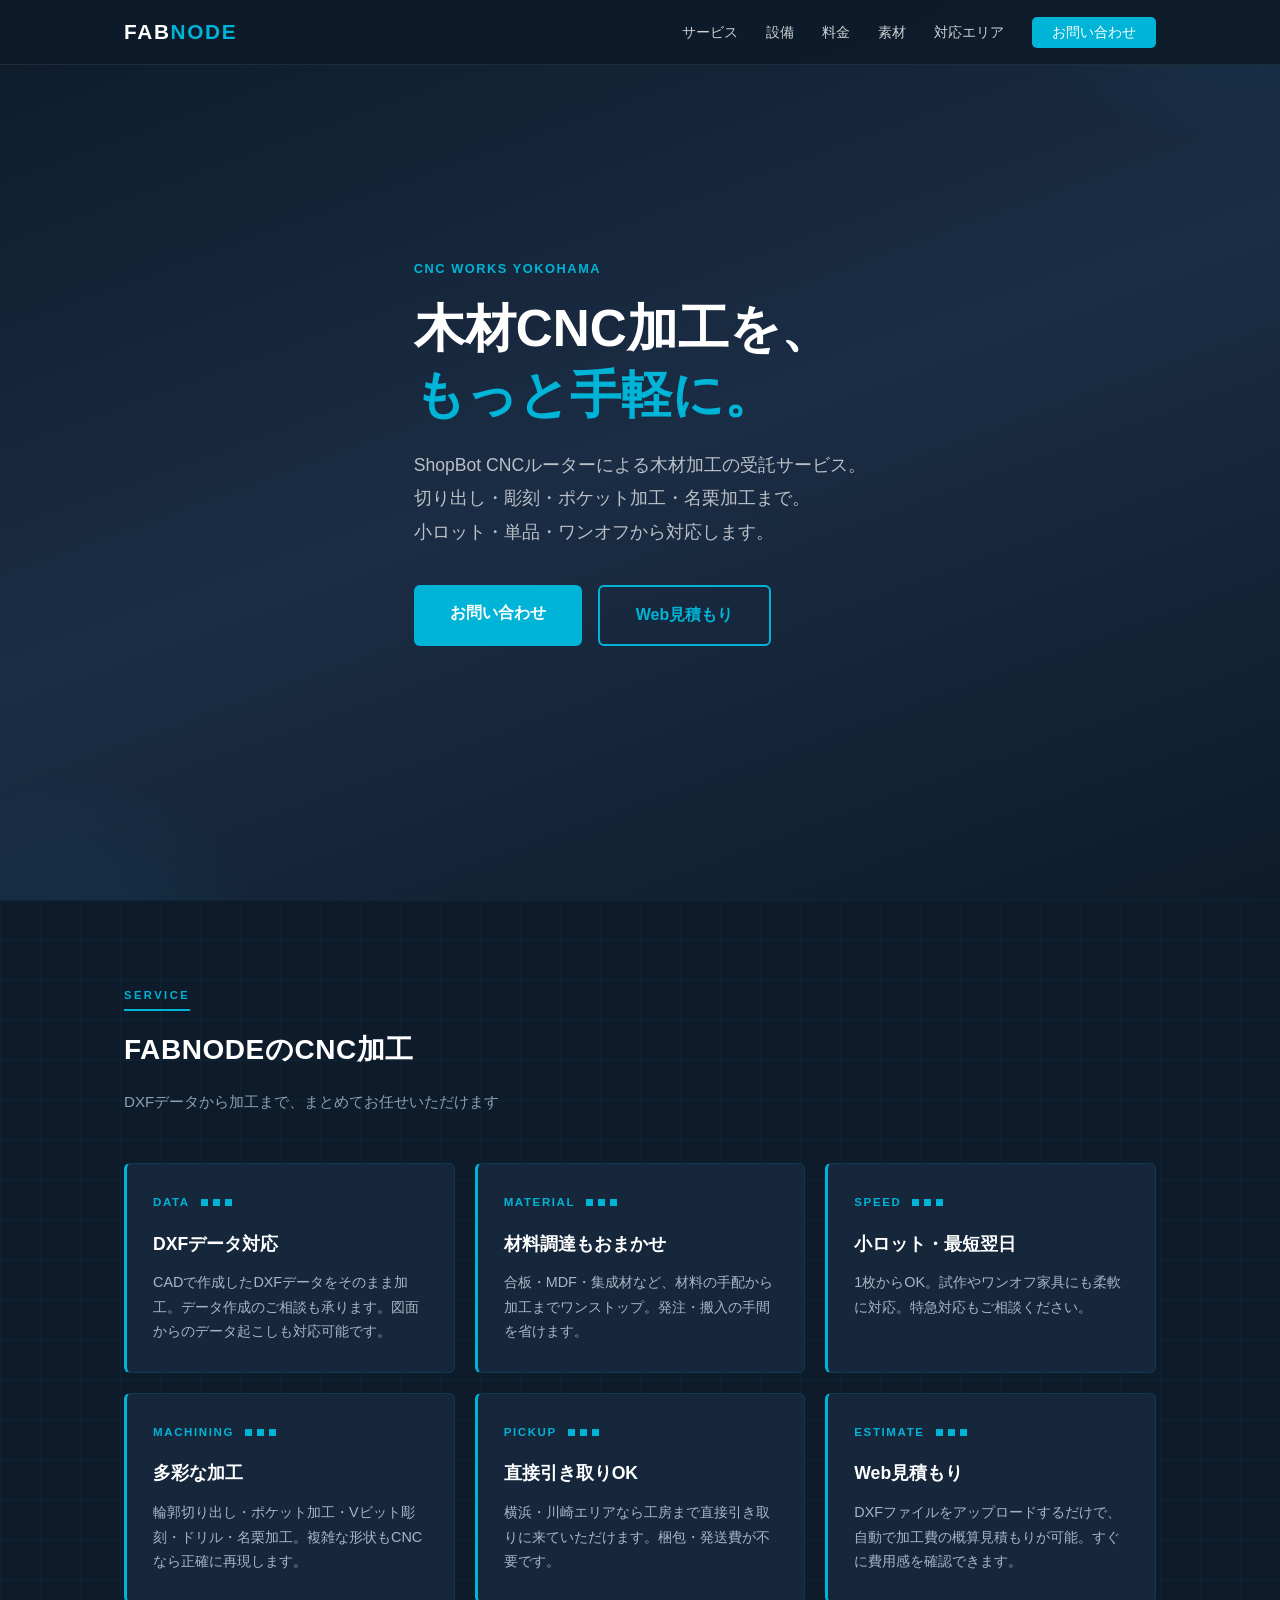
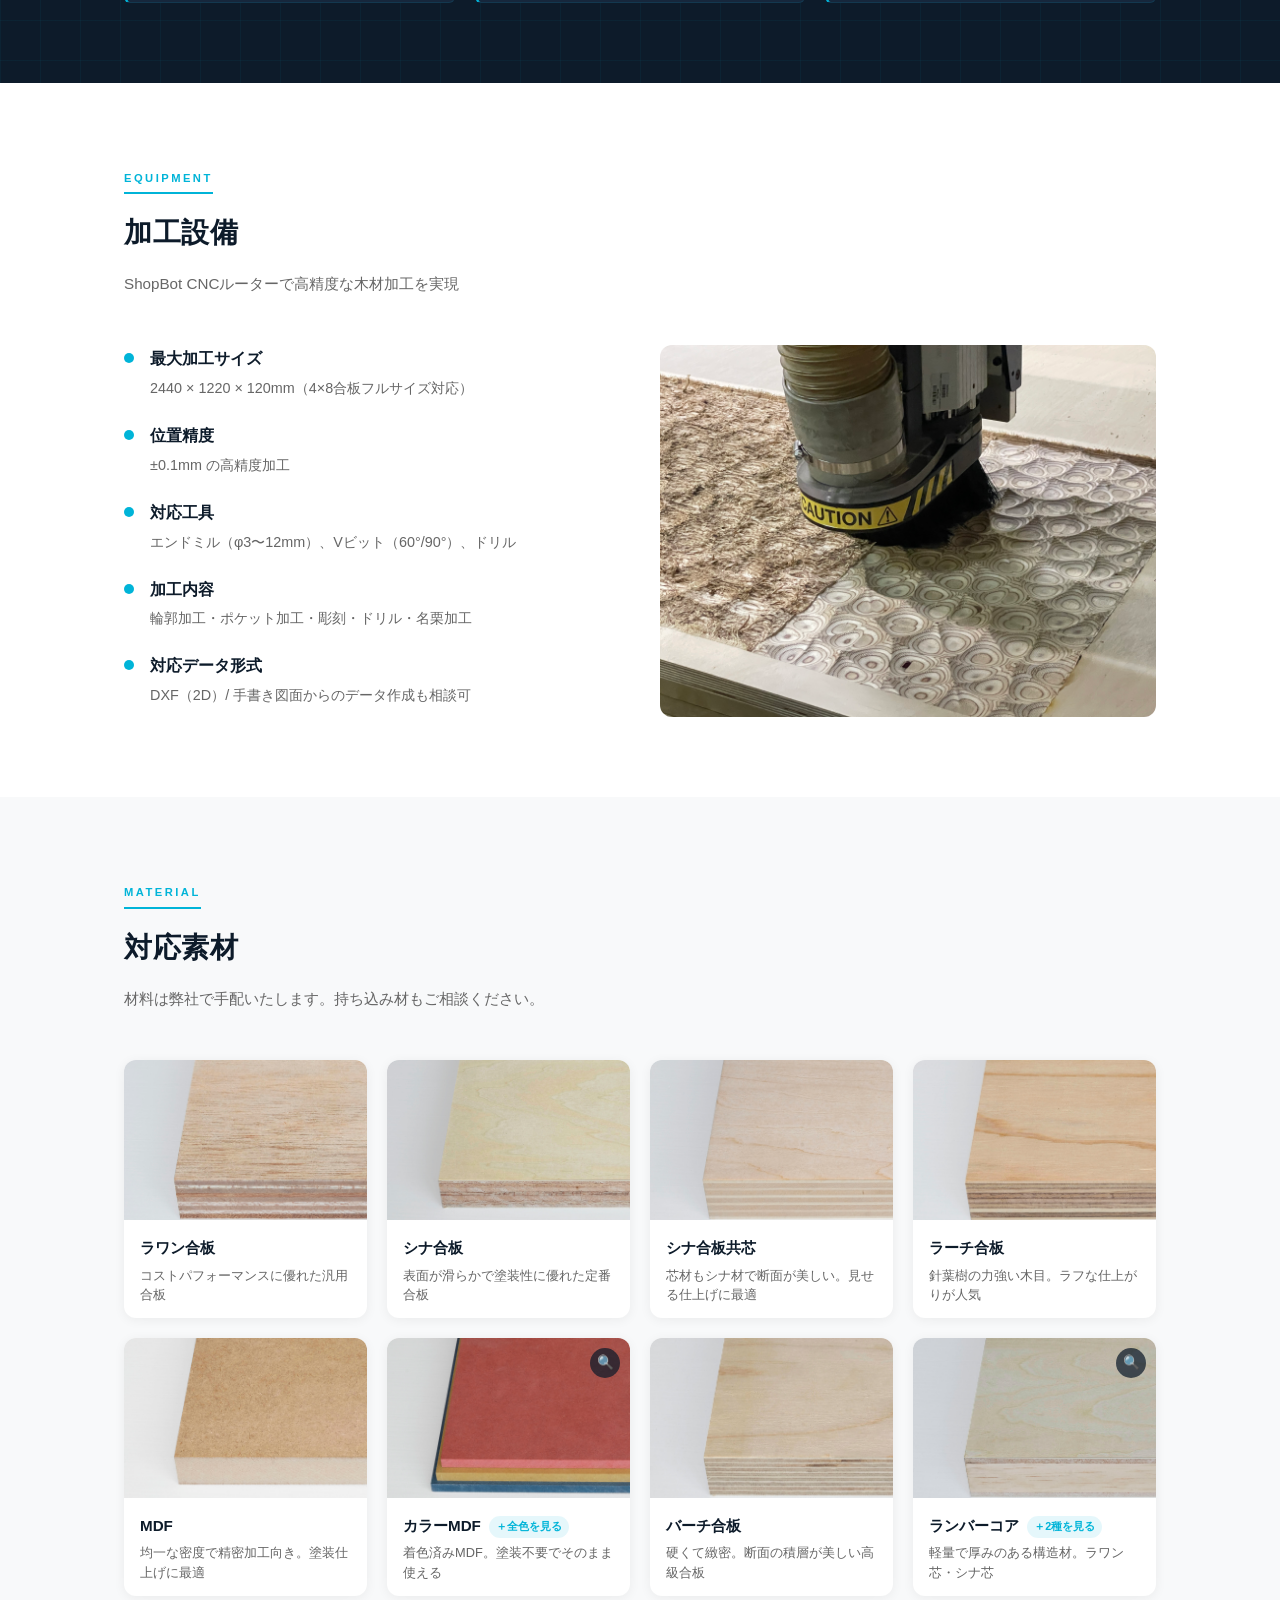
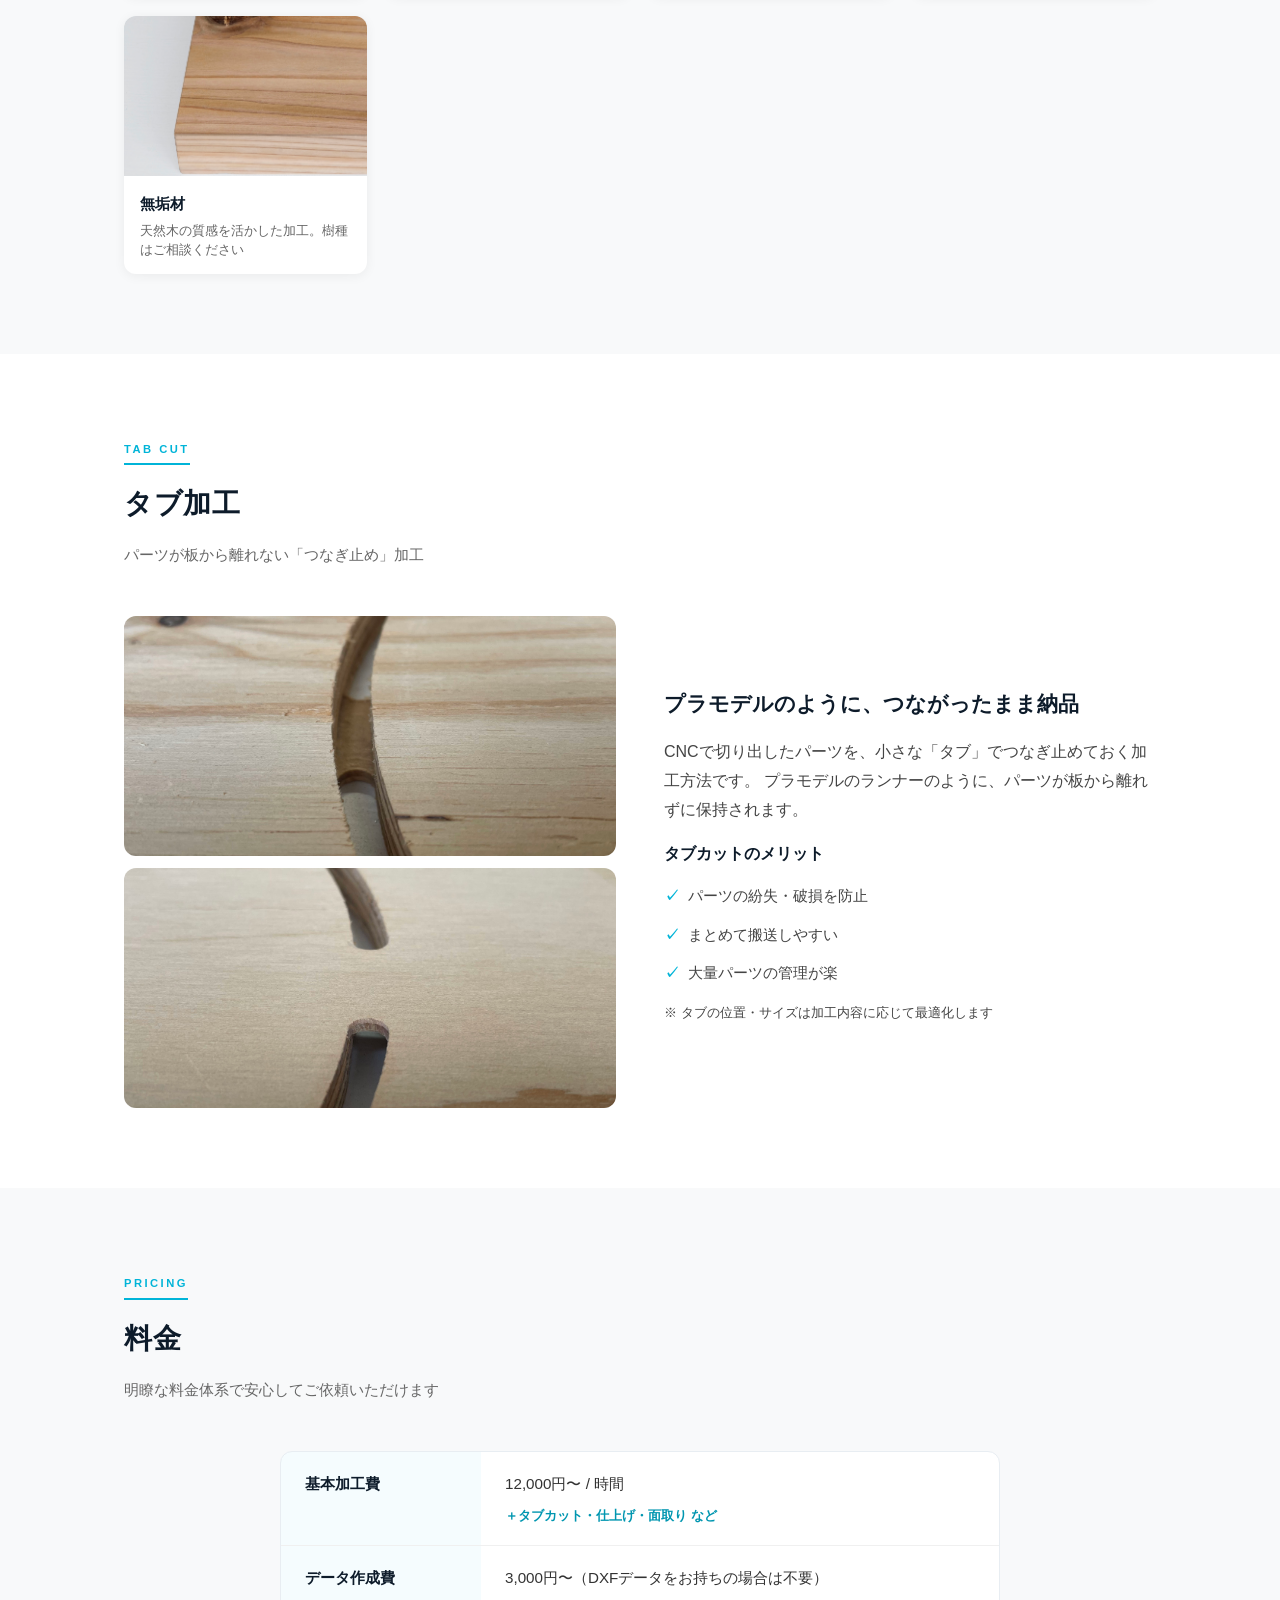
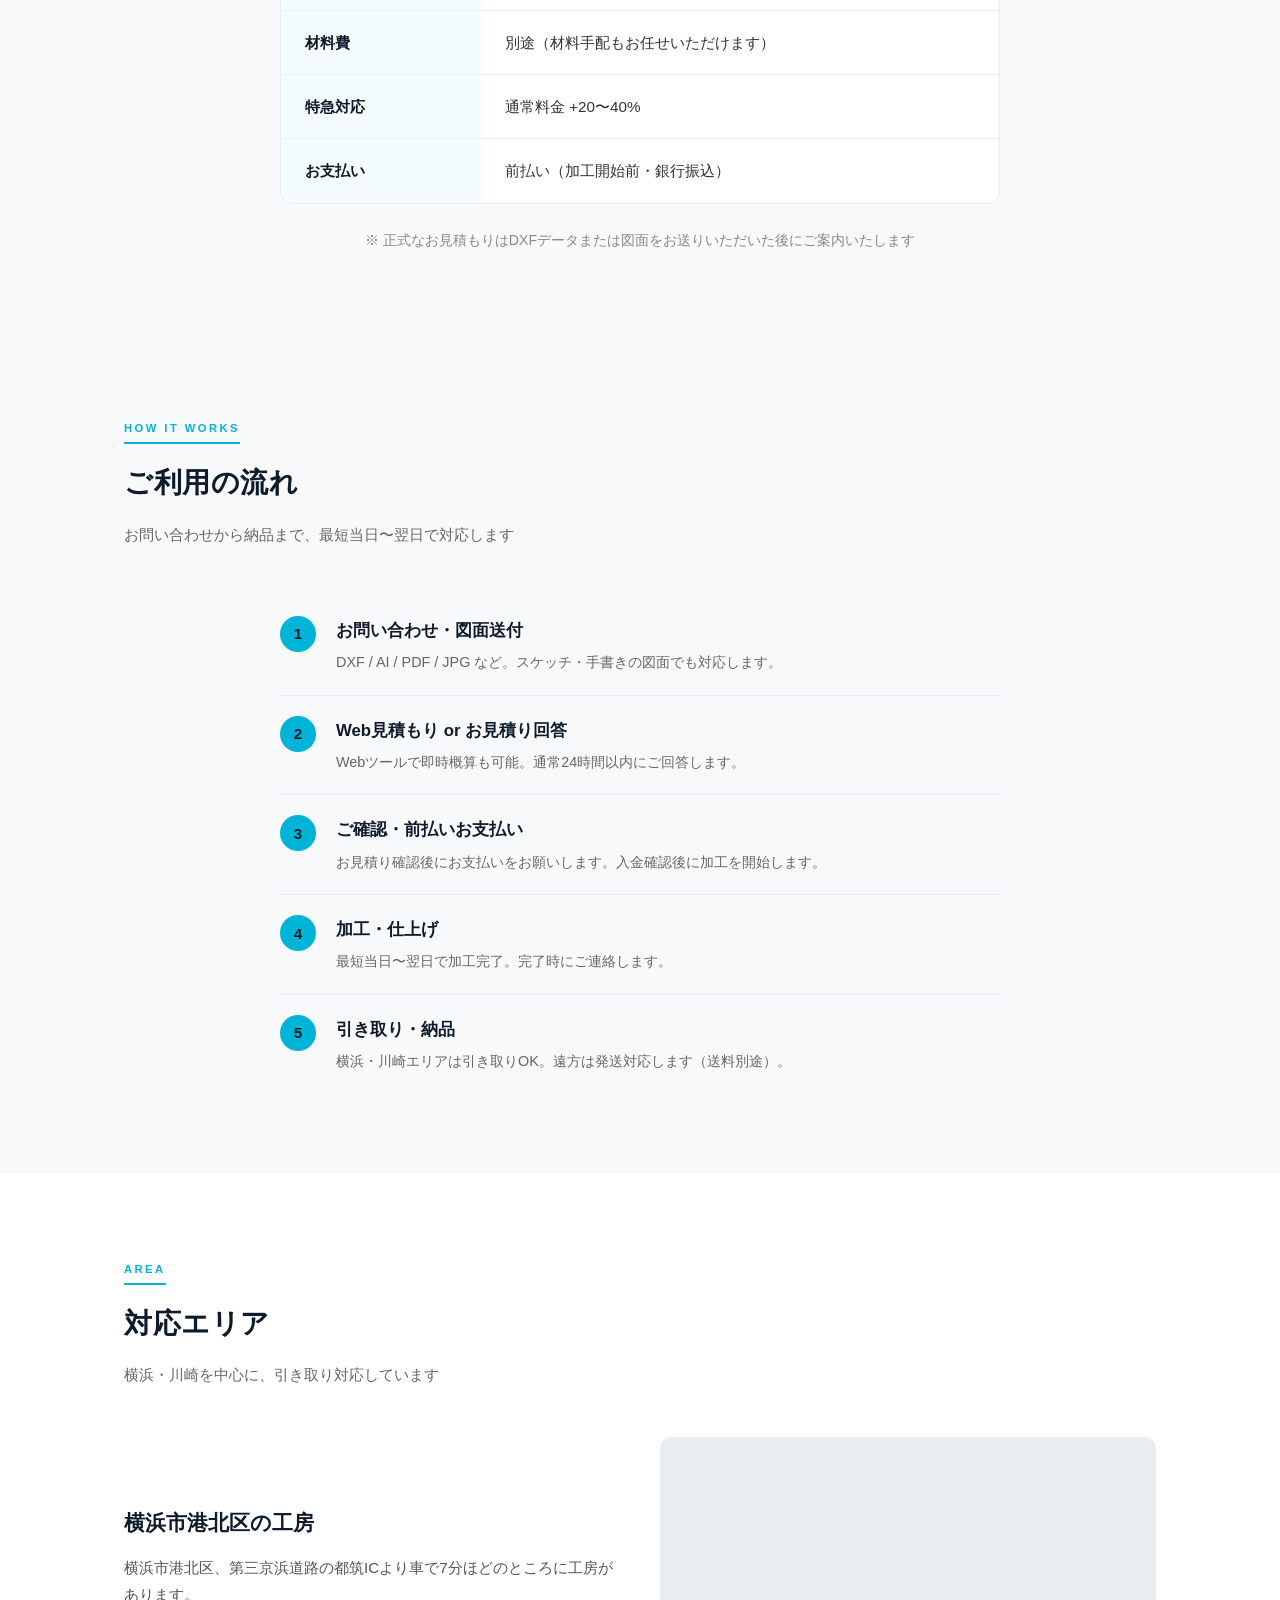
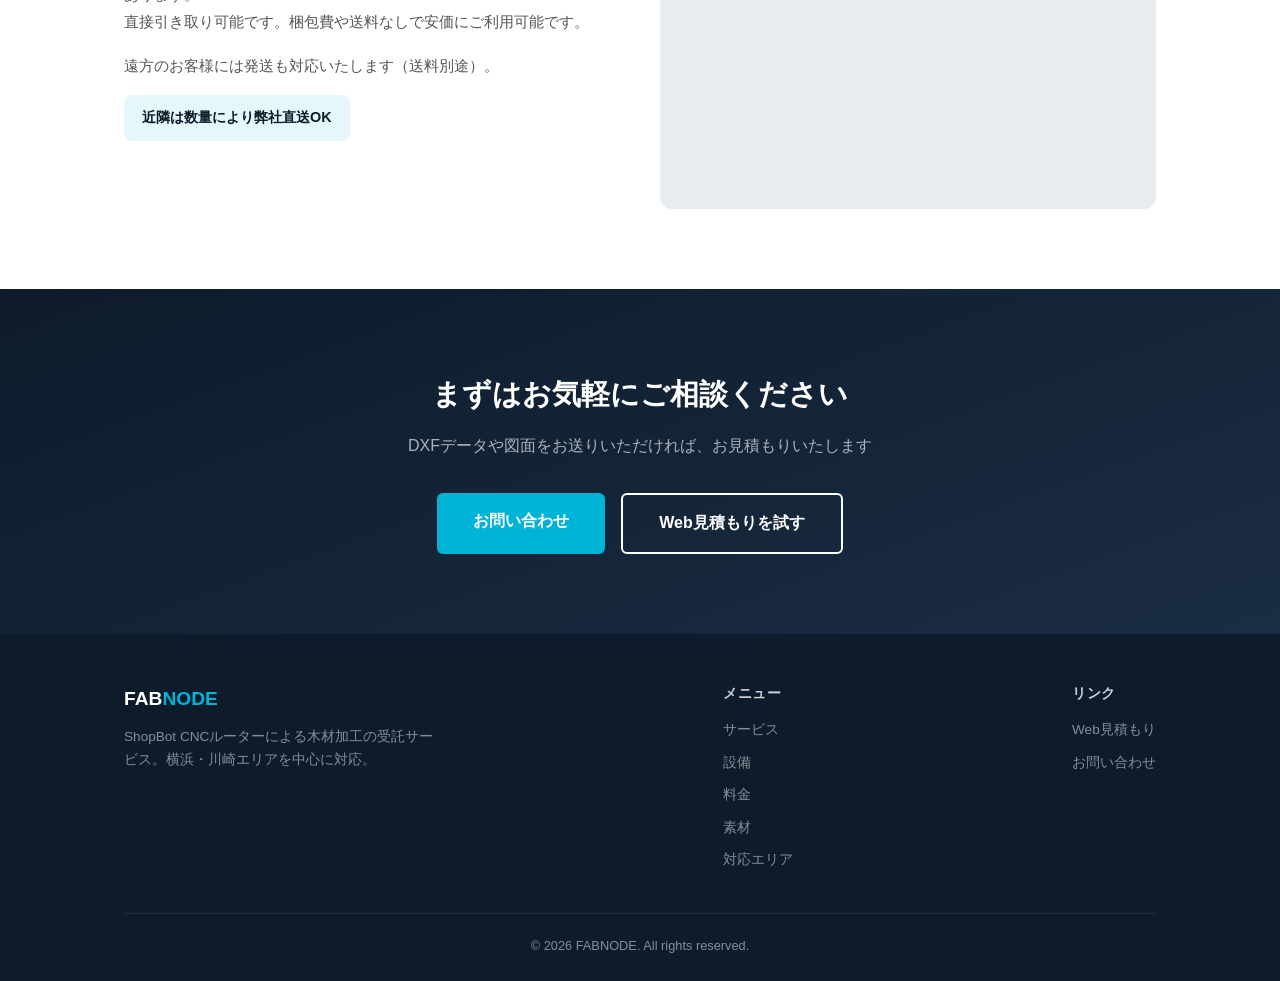
==== index.html @ 201b7169 "タブ加工の見出し変更・対応素材サブタイトル変更" ====
<!DOCTYPE html>
<html lang="ja">
<head>
  <meta charset="UTF-8">
  <meta name="viewport" content="width=device-width, initial-scale=1.0">
  <title>FABNODE — CNC加工受託サービス | 横浜</title>
  <meta name="description" content="横浜・川崎エリアのCNCルーター加工受託サービス。ShopBotによる木材の切り出し・彫刻・ポケット加工。小ロット・単品から対応。">
  <link rel="stylesheet" href="css/style.css">
  <link rel="icon" href="data:image/svg+xml,<svg xmlns='http://www.w3.org/2000/svg' viewBox='0 0 100 100'><text y='.9em' font-size='90'>⚙</text></svg>">
</head>
<body>

  <!-- Header -->
  <header class="header">
    <div class="container">
      <a href="/" class="logo">FAB<span>NODE</span></a>
      <nav>
        <ul class="nav-links" id="navLinks">
          <li><a href="#service">サービス</a></li>
          <li><a href="#equipment">設備</a></li>
          <li><a href="#pricing">料金</a></li>
          <li><a href="#materials">素材</a></li>
          <li><a href="#area">対応エリア</a></li>
          <li><a href="contact.html" class="nav-cta">お問い合わせ</a></li>
        </ul>
      </nav>
      <button class="nav-toggle" id="navToggle" aria-label="メニュー">
        <span></span><span></span><span></span>
      </button>
    </div>
  </header>

  <!-- Hero -->
  <section class="hero">
    <div class="container">
      <div class="hero-content">
        <span class="hero-label">CNC Works Yokohama</span>
        <h1>木材CNC加工を、<br><em>もっと手軽に。</em></h1>
        <p>
          ShopBot CNCルーターによる木材加工の受託サービス。<br>
          切り出し・彫刻・ポケット加工・名栗加工まで。<br>
          小ロット・単品・ワンオフから対応します。
        </p>
        <div class="hero-buttons">
          <a href="contact.html" class="btn btn-primary">お問い合わせ</a>
          <a href="estimate.html" class="btn btn-outline">Web見積もり</a>
        </div>
      </div>
    </div>
  </section>

  <!-- Service / Features -->
  <section class="section features" id="service">
    <div class="container">
      <span class="section-eyebrow">SERVICE</span>
      <h2 class="section-title">FABNODEのCNC加工</h2>
      <p class="section-subtitle">DXFデータから加工まで、まとめてお任せいただけます</p>
      <div class="feature-grid">
        <div class="feature-card">
          <span class="feature-tag">DATA<i></i><i></i><i></i></span>
          <h3>DXFデータ対応</h3>
          <p>CADで作成したDXFデータをそのまま加工。データ作成のご相談も承ります。図面からのデータ起こしも対応可能です。</p>
        </div>
        <div class="feature-card">
          <span class="feature-tag">MATERIAL<i></i><i></i><i></i></span>
          <h3>材料調達もおまかせ</h3>
          <p>合板・MDF・集成材など、材料の手配から加工までワンストップ。発注・搬入の手間を省けます。</p>
        </div>
        <div class="feature-card">
          <span class="feature-tag">SPEED<i></i><i></i><i></i></span>
          <h3>小ロット・最短翌日</h3>
          <p>1枚からOK。試作やワンオフ家具にも柔軟に対応。特急対応もご相談ください。</p>
        </div>
        <div class="feature-card">
          <span class="feature-tag">MACHINING<i></i><i></i><i></i></span>
          <h3>多彩な加工</h3>
          <p>輪郭切り出し・ポケット加工・Vビット彫刻・ドリル・名栗加工。複雑な形状もCNCなら正確に再現します。</p>
        </div>
        <div class="feature-card">
          <span class="feature-tag">PICKUP<i></i><i></i><i></i></span>
          <h3>直接引き取りOK</h3>
          <p>横浜・川崎エリアなら工房まで直接引き取りに来ていただけます。梱包・発送費が不要です。</p>
        </div>
        <div class="feature-card">
          <span class="feature-tag">ESTIMATE<i></i><i></i><i></i></span>
          <h3>Web見積もり</h3>
          <p>DXFファイルをアップロードするだけで、自動で加工費の概算見積もりが可能。すぐに費用感を確認できます。</p>
        </div>
      </div>
    </div>
  </section>

  <!-- Equipment -->
  <section class="section" id="equipment">
    <div class="container">
      <span class="section-eyebrow">EQUIPMENT</span>
      <h2 class="section-title">加工設備</h2>
      <p class="section-subtitle">ShopBot CNCルーターで高精度な木材加工を実現</p>
      <div class="specs-grid">
        <div class="spec-list">
          <div class="spec-item">
            <div class="spec-dot"></div>
            <div>
              <h4>最大加工サイズ</h4>
              <p>2440 × 1220 × 120mm（4×8合板フルサイズ対応）</p>
            </div>
          </div>
          <div class="spec-item">
            <div class="spec-dot"></div>
            <div>
              <h4>位置精度</h4>
              <p>±0.1mm の高精度加工</p>
            </div>
          </div>
          <div class="spec-item">
            <div class="spec-dot"></div>
            <div>
              <h4>対応工具</h4>
              <p>エンドミル（φ3〜12mm）、Vビット（60°/90°）、ドリル</p>
            </div>
          </div>
          <div class="spec-item">
            <div class="spec-dot"></div>
            <div>
              <h4>加工内容</h4>
              <p>輪郭加工・ポケット加工・彫刻・ドリル・名栗加工</p>
            </div>
          </div>
          <div class="spec-item">
            <div class="spec-dot"></div>
            <div>
              <h4>対応データ形式</h4>
              <p>DXF（2D）/ 手書き図面からのデータ作成も相談可</p>
            </div>
          </div>
        </div>
        <div class="spec-image">
          <img src="images/machining-3d.jpg" alt="ShopBot CNCルーターによる3D加工の様子" loading="lazy">
        </div>
      </div>
    </div>
  </section>

  <!-- Materials -->
  <section class="section materials-section" id="materials" style="background: #f8f9fa;">
    <div class="container">
      <span class="section-eyebrow">MATERIAL</span>
      <h2 class="section-title">対応素材</h2>
      <p class="section-subtitle">材料は弊社で手配いたします。持ち込み材もご相談ください。</p>
      <div class="material-grid">
        <div class="material-card">
          <img src="images/ラワンベニヤ.jpg" alt="ラワン合板" loading="lazy">
          <div class="material-info">
            <h4>ラワン合板</h4>
            <p>コストパフォーマンスに優れた汎用合板</p>
          </div>
        </div>
        <div class="material-card">
          <img src="images/シナベニヤ.jpg" alt="シナ合板" loading="lazy">
          <div class="material-info">
            <h4>シナ合板</h4>
            <p>表面が滑らかで塗装性に優れた定番合板</p>
          </div>
        </div>
        <div class="material-card">
          <img src="images/シナ共芯.jpg" alt="シナ合板共芯" loading="lazy">
          <div class="material-info">
            <h4>シナ合板共芯</h4>
            <p>芯材もシナ材で断面が美しい。見せる仕上げに最適</p>
          </div>
        </div>
        <div class="material-card">
          <img src="images/ラーチベニヤ.jpg" alt="ラーチ合板" loading="lazy">
          <div class="material-info">
            <h4>ラーチ合板</h4>
            <p>針葉樹の力強い木目。ラフな仕上がりが人気</p>
          </div>
        </div>
        <div class="material-card">
          <img src="images/MDF.jpg" alt="MDF" loading="lazy">
          <div class="material-info">
            <h4>MDF</h4>
            <p>均一な密度で精密加工向き。塗装仕上げに最適</p>
          </div>
        </div>
        <div class="material-card material-card--popup"
             data-popup-title="カラーMDF"
             data-popup-desc="着色済みMDF。塗装不要でそのまま使える。全9色からお選びいただけます。"
             data-popup-images="images/colormdf_swatch.png|カラーMDF 全9色"
             data-popup-colors="レッド|#e0564f,オレンジ|#e28a3d,ブラウン|#a9713f,イエロー|#e6b93a,グリーン|#6bb08c,ブルー|#3b7ea8,ライトグレー|#d0cdc5,グレー|#7f838c,ブラック|#3a3a3e">
          <img src="images/カラーMDF.jpg" alt="カラーMDF" loading="lazy">
          <div class="material-info">
            <h4>カラーMDF <span class="material-more">＋全色を見る</span></h4>
            <p>着色済みMDF。塗装不要でそのまま使える</p>
          </div>
        </div>
        <div class="material-card">
          <img src="images/バーチ.jpg" alt="バーチ合板" loading="lazy">
          <div class="material-info">
            <h4>バーチ合板</h4>
            <p>硬くて緻密。断面の積層が美しい高級合板</p>
          </div>
        </div>
        <div class="material-card material-card--popup"
             data-popup-title="ランバーコア"
             data-popup-desc="厚みのある軽量な構造材。棚板・天板・什器の芯材に。ラワン芯・シナ芯からお選びいただけます。"
             data-popup-images="images/ラワンランバー.jpg|ラワンランバーコア,images/シナランバー.jpg|シナランバーコア">
          <img src="images/シナランバー.jpg" alt="ランバーコア" loading="lazy">
          <div class="material-info">
            <h4>ランバーコア <span class="material-more">＋2種を見る</span></h4>
            <p>軽量で厚みのある構造材。ラワン芯・シナ芯</p>
          </div>
        </div>
        <div class="material-card">
          <img src="images/無垢.jpg" alt="無垢材" loading="lazy">
          <div class="material-info">
            <h4>無垢材</h4>
            <p>天然木の質感を活かした加工。樹種はご相談ください</p>
          </div>
        </div>
      </div>

      <!-- Material Popup Modal -->
      <div class="material-modal" id="materialModal" aria-hidden="true">
        <div class="material-modal__backdrop" data-modal-close></div>
        <div class="material-modal__box" role="dialog" aria-modal="true">
          <button class="material-modal__close" data-modal-close aria-label="閉じる">×</button>
          <h3 class="material-modal__title" id="modalTitle"></h3>
          <p class="material-modal__desc" id="modalDesc"></p>
          <div class="material-modal__images" id="modalImages"></div>
          <div class="material-modal__colors" id="modalColors"></div>
        </div>
      </div>
    </div>
  </section>

  <!-- Tab Cut -->
  <section class="section tabcut-section" id="tabcut">
    <div class="container">
      <span class="section-eyebrow">TAB CUT</span>
      <h2 class="section-title">タブ加工</h2>
      <p class="section-subtitle">パーツが板から離れない「つなぎ止め」加工</p>
      <div class="tabcut-content">
        <div class="tabcut-image">
          <img src="images/tabcut.jpg" alt="タブカット加工（パーツを板につなぎ止める加工）" loading="lazy">
          <img src="images/tabcut2.jpg" alt="タブカット加工の切り込み拡大" loading="lazy">
        </div>
        <div class="tabcut-text">
          <h3>プラモデルのように、つながったまま納品</h3>
          <p>
            CNCで切り出したパーツを、小さな「タブ」でつなぎ止めておく加工方法です。
            プラモデルのランナーのように、パーツが板から離れずに保持されます。
          </p>
          <h4>タブカットのメリット</h4>
          <ul class="tabcut-benefits">
            <li>パーツの紛失・破損を防止</li>
            <li>まとめて搬送しやすい</li>
            <li>大量パーツの管理が楽</li>
          </ul>
          <p class="tabcut-note">※ タブの位置・サイズは加工内容に応じて最適化します</p>
        </div>
      </div>
    </div>
  </section>

  <!-- Pricing -->
  <section class="section pricing" id="pricing">
    <div class="container">
      <span class="section-eyebrow">PRICING</span>
      <h2 class="section-title">料金</h2>
      <p class="section-subtitle">明瞭な料金体系で安心してご依頼いただけます</p>
      <div class="pricing-table">
        <div class="pricing-row">
          <div class="pricing-label">基本加工費</div>
          <div class="pricing-value">12,000円〜 / 時間<span class="pricing-sub">＋タブカット・仕上げ・面取り など</span></div>
        </div>
        <div class="pricing-row">
          <div class="pricing-label">データ作成費</div>
          <div class="pricing-value">3,000円〜（DXFデータをお持ちの場合は不要）</div>
        </div>
        <div class="pricing-row">
          <div class="pricing-label">材料費</div>
          <div class="pricing-value">別途（材料手配もお任せいただけます）</div>
        </div>
        <div class="pricing-row">
          <div class="pricing-label">特急対応</div>
          <div class="pricing-value">通常料金 +20〜40%</div>
        </div>
        <div class="pricing-row">
          <div class="pricing-label">お支払い</div>
          <div class="pricing-value">前払い（加工開始前・銀行振込）</div>
        </div>
      </div>
      <p class="pricing-note">※ 正式なお見積もりはDXFデータまたは図面をお送りいただいた後にご案内いたします</p>
    </div>
  </section>

  <!-- Flow / How it works -->
  <section class="section flow" id="flow">
    <div class="container">
      <span class="section-eyebrow">HOW IT WORKS</span>
      <h2 class="section-title">ご利用の流れ</h2>
      <p class="section-subtitle">お問い合わせから納品まで、最短当日〜翌日で対応します</p>
      <div class="flow-steps">
        <div class="flow-step">
          <div class="flow-num">1</div>
          <div class="flow-body">
            <h3>お問い合わせ・図面送付</h3>
            <p>DXF / AI / PDF / JPG など。スケッチ・手書きの図面でも対応します。</p>
          </div>
        </div>
        <div class="flow-step">
          <div class="flow-num">2</div>
          <div class="flow-body">
            <h3>Web見積もり or お見積り回答</h3>
            <p>Webツールで即時概算も可能。通常24時間以内にご回答します。</p>
          </div>
        </div>
        <div class="flow-step">
          <div class="flow-num">3</div>
          <div class="flow-body">
            <h3>ご確認・前払いお支払い</h3>
            <p>お見積り確認後にお支払いをお願いします。入金確認後に加工を開始します。</p>
          </div>
        </div>
        <div class="flow-step">
          <div class="flow-num">4</div>
          <div class="flow-body">
            <h3>加工・仕上げ</h3>
            <p>最短当日〜翌日で加工完了。完了時にご連絡します。</p>
          </div>
        </div>
        <div class="flow-step">
          <div class="flow-num">5</div>
          <div class="flow-body">
            <h3>引き取り・納品</h3>
            <p>横浜・川崎エリアは引き取りOK。遠方は発送対応します（送料別途）。</p>
          </div>
        </div>
      </div>
    </div>
  </section>

  <!-- Area -->
  <section class="section" id="area">
    <div class="container">
      <span class="section-eyebrow">AREA</span>
      <h2 class="section-title">対応エリア</h2>
      <p class="section-subtitle">横浜・川崎を中心に、引き取り対応しています</p>
      <div class="area-content">
        <div class="area-text">
          <h3>横浜市港北区の工房</h3>
          <p>
            横浜市港北区、第三京浜道路の都筑ICより車で7分ほどのところに工房があります。<br>
            直接引き取り可能です。梱包費や送料なしで安価にご利用可能です。
          </p>
          <p>遠方のお客様には発送も対応いたします（送料別途）。</p>
          <div class="area-badge">
            近隣は数量により弊社直送OK
          </div>
        </div>
        <div class="area-map">
          <iframe
            src="https://maps.google.com/maps?q=%E9%83%BD%E7%AD%91IC&t=&z=12&ie=UTF8&iwloc=&output=embed"
            width="100%" height="100%" style="border:0;" allowfullscreen=""
            loading="lazy" referrerpolicy="no-referrer-when-downgrade"
            title="都筑IC周辺 対応エリア地図"></iframe>
        </div>
      </div>
    </div>
  </section>

  <!-- CTA -->
  <section class="cta-section">
    <div class="container">
      <h2>まずはお気軽にご相談ください</h2>
      <p>DXFデータや図面をお送りいただければ、お見積もりいたします</p>
      <div class="cta-buttons">
        <a href="contact.html" class="btn btn-primary">お問い合わせ</a>
        <a href="estimate.html" class="btn btn-outline" style="border-color:#fff; color:#fff;">Web見積もりを試す</a>
      </div>
    </div>
  </section>

  <!-- Footer -->
  <footer class="footer">
    <div class="container">
      <div class="footer-content">
        <div>
          <div class="footer-brand">FAB<span>NODE</span></div>
          <p class="footer-desc">ShopBot CNCルーターによる木材加工の受託サービス。横浜・川崎エリアを中心に対応。</p>
        </div>
        <div class="footer-links">
          <h4>メニュー</h4>
          <a href="#service">サービス</a>
          <a href="#equipment">設備</a>
          <a href="#pricing">料金</a>
          <a href="#materials">素材</a>
          <a href="#area">対応エリア</a>
        </div>
        <div class="footer-links">
          <h4>リンク</h4>
          <a href="estimate.html">Web見積もり</a>
          <a href="contact.html">お問い合わせ</a>
        </div>
      </div>
      <div class="footer-bottom">
        &copy; 2026 FABNODE. All rights reserved.
      </div>
    </div>
  </footer>

  <script>
    // Mobile nav toggle
    const toggle = document.getElementById('navToggle');
    const links = document.getElementById('navLinks');
    toggle.addEventListener('click', () => {
      links.classList.toggle('active');
    });

    // Close nav on link click
    links.querySelectorAll('a').forEach(a => {
      a.addEventListener('click', () => {
        links.classList.remove('active');
      });
    });

    // Header scroll effect
    window.addEventListener('scroll', () => {
      const header = document.querySelector('.header');
      header.style.boxShadow = window.scrollY > 10
        ? '0 2px 20px rgba(0,0,0,0.15)'
        : 'none';
    });

    // Material popup modal (カラーMDF / ランバーコア)
    const modal = document.getElementById('materialModal');
    const modalTitle = document.getElementById('modalTitle');
    const modalDesc = document.getElementById('modalDesc');
    const modalImages = document.getElementById('modalImages');

    const modalColors = document.getElementById('modalColors');

    function openMaterialModal(card) {
      modalTitle.textContent = card.dataset.popupTitle || '';
      modalDesc.textContent = card.dataset.popupDesc || '';
      modalImages.innerHTML = '';
      (card.dataset.popupImages || '').split(',').forEach(entry => {
        const [src, caption] = entry.split('|');
        if (!src) return;
        const fig = document.createElement('figure');
        fig.innerHTML = `<img src="${src}" alt="${caption || ''}" loading="lazy">` +
          (caption ? `<figcaption>${caption}</figcaption>` : '');
        modalImages.appendChild(fig);
      });
      // カラーチップ（data-popup-colors="名前|色コード,...")
      modalColors.innerHTML = '';
      const colors = card.dataset.popupColors || '';
      if (colors) {
        colors.split(',').forEach(entry => {
          const [name, hex] = entry.split('|');
          if (!name) return;
          const chip = document.createElement('span');
          chip.className = 'color-chip';
          chip.innerHTML = `<i style="background:${hex || '#ccc'}"></i>${name}`;
          modalColors.appendChild(chip);
        });
      }
      modal.classList.add('active');
      modal.setAttribute('aria-hidden', 'false');
    }

    function closeMaterialModal() {
      modal.classList.remove('active');
      modal.setAttribute('aria-hidden', 'true');
    }

    document.querySelectorAll('.material-card--popup').forEach(card => {
      card.addEventListener('click', () => openMaterialModal(card));
    });
    modal.querySelectorAll('[data-modal-close]').forEach(el => {
      el.addEventListener('click', closeMaterialModal);
    });
    document.addEventListener('keydown', e => {
      if (e.key === 'Escape') closeMaterialModal();
    });
  </script>

</body>
</html>
---- css/style.css ----
/* ==========================================
   FABNODE — fabnode.jp
   Color: Navy (#0D1B2A) × Cyan (#00B4D8)
   ========================================== */

/* --- Reset & Base --- */
*,
*::before,
*::after {
  margin: 0;
  padding: 0;
  box-sizing: border-box;
}

html {
  scroll-behavior: smooth;
  font-size: 16px;
}

body {
  font-family: "Helvetica Neue", "Noto Sans JP", "Hiragino Kaku Gothic ProN",
    "Yu Gothic", sans-serif;
  color: #1a1a1a;
  background: #fff;
  line-height: 1.8;
  -webkit-font-smoothing: antialiased;
}

a {
  color: inherit;
  text-decoration: none;
}

img {
  max-width: 100%;
  height: auto;
  display: block;
}

ul {
  list-style: none;
}

/* --- Utility --- */
.container {
  max-width: 1080px;
  margin: 0 auto;
  padding: 0 24px;
}

.section {
  padding: 80px 0;
}

.section-title {
  font-size: 1.75rem;
  font-weight: 700;
  color: #0D1B2A;
  margin-bottom: 12px;
  letter-spacing: 0.02em;
}

.section-subtitle {
  font-size: 0.95rem;
  color: #666;
  margin-bottom: 48px;
}

.btn {
  display: inline-block;
  padding: 14px 36px;
  border-radius: 6px;
  font-size: 1rem;
  font-weight: 600;
  transition: all 0.25s ease;
  cursor: pointer;
  border: none;
}

.btn-primary {
  background: #00B4D8;
  color: #fff;
}

.btn-primary:hover {
  background: #0096b7;
  transform: translateY(-2px);
  box-shadow: 0 4px 16px rgba(0, 180, 216, 0.35);
}

.btn-outline {
  background: transparent;
  color: #00B4D8;
  border: 2px solid #00B4D8;
}

.btn-outline:hover {
  background: #00B4D8;
  color: #fff;
}

/* --- Header / Nav --- */
.header {
  position: fixed;
  top: 0;
  left: 0;
  right: 0;
  z-index: 100;
  background: rgba(13, 27, 42, 0.95);
  backdrop-filter: blur(8px);
  -webkit-backdrop-filter: blur(8px);
  border-bottom: 1px solid rgba(255, 255, 255, 0.08);
}

.header .container {
  display: flex;
  align-items: center;
  justify-content: space-between;
  height: 64px;
}

.logo {
  font-size: 1.3rem;
  font-weight: 700;
  color: #fff;
  letter-spacing: 0.08em;
}

.logo span {
  color: #00B4D8;
}

.nav-links {
  display: flex;
  gap: 28px;
  align-items: center;
}

.nav-links a {
  color: rgba(255, 255, 255, 0.8);
  font-size: 0.9rem;
  font-weight: 500;
  transition: color 0.2s;
}

.nav-links a:hover {
  color: #00B4D8;
}

.nav-cta {
  background: #00B4D8;
  color: #fff !important;
  padding: 8px 20px;
  border-radius: 5px;
  font-size: 0.85rem !important;
}

.nav-cta:hover {
  background: #0096b7;
}

/* Mobile nav toggle */
.nav-toggle {
  display: none;
  flex-direction: column;
  gap: 5px;
  cursor: pointer;
  background: none;
  border: none;
  padding: 4px;
}

.nav-toggle span {
  display: block;
  width: 24px;
  height: 2px;
  background: #fff;
  border-radius: 1px;
  transition: 0.3s;
}

/* --- Hero --- */
.hero {
  position: relative;
  min-height: 100vh;
  display: flex;
  align-items: center;
  background: linear-gradient(160deg, #0D1B2A 0%, #1B2D45 50%, #0D1B2A 100%);
  overflow: hidden;
}

.hero::before {
  content: "";
  position: absolute;
  top: -50%;
  right: -20%;
  width: 600px;
  height: 600px;
  background: radial-gradient(circle, rgba(0, 180, 216, 0.12) 0%, transparent 70%);
  border-radius: 50%;
}

.hero::after {
  content: "";
  position: absolute;
  bottom: -30%;
  left: -10%;
  width: 400px;
  height: 400px;
  background: radial-gradient(circle, rgba(0, 180, 216, 0.08) 0%, transparent 70%);
  border-radius: 50%;
}

.hero .container {
  position: relative;
  z-index: 1;
}

.hero-content {
  max-width: 640px;
}

.hero-label {
  display: inline-block;
  font-size: 0.8rem;
  font-weight: 600;
  color: #00B4D8;
  letter-spacing: 0.12em;
  margin-bottom: 16px;
  text-transform: uppercase;
}

.hero h1 {
  font-size: clamp(2rem, 5vw, 3.2rem);
  font-weight: 800;
  color: #fff;
  line-height: 1.3;
  margin-bottom: 20px;
}

.hero h1 em {
  font-style: normal;
  color: #00B4D8;
}

.hero p {
  font-size: 1.1rem;
  color: rgba(255, 255, 255, 0.7);
  line-height: 1.9;
  margin-bottom: 36px;
}

.hero-buttons {
  display: flex;
  gap: 16px;
  flex-wrap: wrap;
}

/* --- Features / Service（営業資料トーン：濃紺×シアン） --- */
.features {
  background: #0D1B2A;
  background-image:
    linear-gradient(rgba(0, 180, 216, 0.05) 1px, transparent 1px),
    linear-gradient(90deg, rgba(0, 180, 216, 0.05) 1px, transparent 1px);
  background-size: 40px 40px;
}

/* セクション見出しの英字ラベル */
.section-eyebrow {
  display: inline-block;
  font-size: 0.7rem;
  font-weight: 700;
  letter-spacing: 0.22em;
  color: #00B4D8;
  border-bottom: 2px solid #00B4D8;
  padding-bottom: 4px;
  margin-bottom: 14px;
}

/* features 内は濃紺背景に合わせて見出しを白系に */
.features .section-title {
  color: #fff;
}

.features .section-subtitle {
  color: #8ca0b5;
}

.feature-grid {
  display: grid;
  grid-template-columns: repeat(3, 1fr);
  gap: 20px;
}

.feature-card {
  background: #16273c;
  padding: 28px 26px;
  border-radius: 6px;
  border: 1px solid rgba(0, 180, 216, 0.12);
  border-left: 3px solid #00B4D8;
  transition: transform 0.25s, border-color 0.25s;
}

.feature-card:hover {
  transform: translateY(-3px);
  border-color: rgba(0, 180, 216, 0.5);
  border-left-color: #00B4D8;
}

/* 英字タグ＋シアンの四角マーク */
.feature-tag {
  display: flex;
  align-items: center;
  gap: 5px;
  font-size: 0.72rem;
  font-weight: 700;
  letter-spacing: 0.14em;
  color: #00B4D8;
  margin-bottom: 16px;
}

.feature-tag i {
  width: 7px;
  height: 7px;
  background: #00B4D8;
  display: inline-block;
}

.feature-tag i:first-of-type {
  margin-left: 6px;
}

.feature-card h3 {
  font-size: 1.1rem;
  font-weight: 700;
  color: #fff;
  margin-bottom: 10px;
}

.feature-card p {
  font-size: 0.9rem;
  color: #a8b5c5;
  line-height: 1.7;
}

/* --- Equipment / Specs --- */
.specs-grid {
  display: grid;
  grid-template-columns: 1fr 1fr;
  gap: 40px;
  align-items: start;
}

.spec-list {
  display: flex;
  flex-direction: column;
  gap: 20px;
}

.spec-item {
  display: flex;
  gap: 16px;
  align-items: flex-start;
}

.spec-dot {
  width: 10px;
  height: 10px;
  background: #00B4D8;
  border-radius: 50%;
  margin-top: 8px;
  flex-shrink: 0;
}

.spec-item h4 {
  font-size: 1rem;
  font-weight: 600;
  color: #0D1B2A;
  margin-bottom: 2px;
}

.spec-item p {
  font-size: 0.9rem;
  color: #666;
}

.spec-image {
  background: #e8edf2;
  border-radius: 12px;
  aspect-ratio: 4 / 3;
  display: flex;
  align-items: center;
  justify-content: center;
  color: #999;
  font-size: 0.9rem;
  overflow: hidden;
}

.spec-image img {
  width: 100%;
  height: 100%;
  object-fit: cover;
}

/* --- Pricing --- */
.pricing {
  background: #f8f9fa;
}

.pricing-table {
  max-width: 720px;
  margin: 0 auto;
  background: #fff;
  border-radius: 12px;
  overflow: hidden;
  border: 1px solid #e8edf2;
}

.pricing-row {
  display: flex;
  border-bottom: 1px solid #f0f0f0;
}

.pricing-row:last-child {
  border-bottom: none;
}

.pricing-label {
  flex: 0 0 200px;
  padding: 18px 24px;
  font-weight: 600;
  color: #0D1B2A;
  background: rgba(0, 180, 216, 0.04);
  font-size: 0.95rem;
}

.pricing-value {
  flex: 1;
  padding: 18px 24px;
  color: #333;
  font-size: 0.95rem;
}

.pricing-sub {
  display: block;
  margin-top: 6px;
  font-size: 0.82rem;
  font-weight: 600;
  color: #0096b0;
}

.pricing-note {
  text-align: center;
  margin-top: 24px;
  font-size: 0.88rem;
  color: #888;
}

/* --- Flow / How it works --- */
.flow {
  background: #f8f9fa;
}

.flow-steps {
  max-width: 720px;
  margin: 32px auto 0;
}

.flow-step {
  display: flex;
  gap: 20px;
  padding: 20px 0;
  border-bottom: 1px solid #e8edf2;
}

.flow-step:last-child {
  border-bottom: none;
}

.flow-num {
  flex-shrink: 0;
  width: 36px;
  height: 36px;
  border-radius: 50%;
  background: #00B4D8;
  color: #0D1B2A;
  font-weight: 700;
  font-size: 0.95rem;
  display: flex;
  align-items: center;
  justify-content: center;
}

.flow-body h3 {
  font-size: 1.05rem;
  font-weight: 700;
  color: #0D1B2A;
  margin-bottom: 4px;
}

.flow-body p {
  font-size: 0.9rem;
  color: #666;
  line-height: 1.7;
}

/* --- Materials --- */
/* --- Material Grid --- */
.material-grid {
  display: grid;
  grid-template-columns: repeat(auto-fill, minmax(200px, 1fr));
  gap: 20px;
  margin-top: 32px;
}

.material-card {
  background: #fff;
  border-radius: 12px;
  overflow: hidden;
  box-shadow: 0 2px 12px rgba(0, 0, 0, 0.06);
  transition: transform 0.2s, box-shadow 0.2s;
}

.material-card:hover {
  transform: translateY(-4px);
  box-shadow: 0 8px 24px rgba(0, 0, 0, 0.1);
}

.material-card img {
  width: 100%;
  height: 160px;
  object-fit: cover;
}

.material-info {
  padding: 14px 16px;
}

.material-info h4 {
  font-size: 0.95rem;
  font-weight: 700;
  color: #0D1B2A;
  margin-bottom: 4px;
}

.material-info p {
  font-size: 0.8rem;
  color: #666;
  line-height: 1.5;
}

/* --- Material popup cards --- */
.material-card--popup {
  cursor: pointer;
  position: relative;
}

.material-card--popup::after {
  content: "🔍";
  position: absolute;
  top: 10px;
  right: 10px;
  width: 30px;
  height: 30px;
  border-radius: 50%;
  background: rgba(13, 27, 42, 0.72);
  color: #fff;
  font-size: 0.85rem;
  display: flex;
  align-items: center;
  justify-content: center;
}

.material-more {
  display: inline-block;
  font-size: 0.68rem;
  font-weight: 600;
  color: #00B4D8;
  background: rgba(0, 180, 216, 0.1);
  padding: 1px 7px;
  border-radius: 999px;
  margin-left: 4px;
  vertical-align: middle;
}

/* --- Material modal --- */
.material-modal {
  position: fixed;
  inset: 0;
  z-index: 1000;
  display: none;
  align-items: center;
  justify-content: center;
  padding: 24px;
}

.material-modal.active {
  display: flex;
}

.material-modal__backdrop {
  position: absolute;
  inset: 0;
  background: rgba(13, 27, 42, 0.6);
  backdrop-filter: blur(2px);
}

.material-modal__box {
  position: relative;
  background: #fff;
  border-radius: 16px;
  max-width: 640px;
  width: 100%;
  max-height: 85vh;
  overflow-y: auto;
  padding: 28px;
  box-shadow: 0 20px 60px rgba(0, 0, 0, 0.3);
}

.material-modal__close {
  position: absolute;
  top: 12px;
  right: 16px;
  background: none;
  border: none;
  font-size: 1.8rem;
  line-height: 1;
  color: #888;
  cursor: pointer;
}

.material-modal__title {
  font-size: 1.3rem;
  font-weight: 700;
  color: #0D1B2A;
  margin-bottom: 8px;
}

.material-modal__desc {
  font-size: 0.9rem;
  color: #555;
  margin-bottom: 20px;
}

.material-modal__images {
  display: grid;
  grid-template-columns: 1fr 1fr;
  gap: 16px;
}

.material-modal__images figure {
  margin: 0;
}

.material-modal__images img {
  width: 100%;
  height: 200px;
  object-fit: cover;
  border-radius: 10px;
}

.material-modal__images figcaption {
  font-size: 0.8rem;
  color: #666;
  text-align: center;
  margin-top: 6px;
}

/* --- Color chips (カラーMDF 全9色) --- */
.material-modal__colors {
  display: flex;
  flex-wrap: wrap;
  gap: 10px 14px;
  margin-top: 20px;
}

.material-modal__colors:empty {
  display: none;
}

.color-chip {
  display: inline-flex;
  align-items: center;
  gap: 8px;
  font-size: 0.85rem;
  color: #333;
  font-weight: 600;
}

.color-chip i {
  width: 18px;
  height: 18px;
  border-radius: 5px;
  border: 1px solid rgba(0, 0, 0, 0.15);
  flex-shrink: 0;
}

@media (max-width: 600px) {
  .material-modal__images {
    grid-template-columns: 1fr;
  }
  .material-modal__images img {
    height: 220px;
  }
}

/* --- Area map iframe --- */
.area-map iframe {
  width: 100%;
  height: 100%;
  min-height: 300px;
  border: 0;
}

/* --- Tab Cut Section --- */
.tabcut-content {
  display: grid;
  grid-template-columns: 1fr 1fr;
  gap: 48px;
  align-items: center;
  margin-top: 40px;
}

.tabcut-image img,
.tabcut-placeholder {
  width: 100%;
  border-radius: 12px;
  overflow: hidden;
}

.tabcut-image {
  display: flex;
  flex-direction: column;
  gap: 12px;
}

.tabcut-image img {
  height: 240px;
  object-fit: cover;
  display: block;
}

.tabcut-placeholder {
  background: #e9ecef;
  height: 320px;
  display: flex;
  align-items: center;
  justify-content: center;
  font-size: 0.9rem;
  color: #888;
}

.tabcut-text h3 {
  font-size: 1.3rem;
  font-weight: 700;
  color: #0D1B2A;
  margin-bottom: 16px;
}

.tabcut-text p {
  color: #444;
  margin-bottom: 16px;
}

.tabcut-text h4 {
  font-size: 1rem;
  font-weight: 600;
  color: #0D1B2A;
  margin-bottom: 8px;
}

.tabcut-benefits {
  list-style: none;
  padding: 0;
}

.tabcut-benefits li {
  padding: 6px 0;
  padding-left: 24px;
  position: relative;
  color: #444;
  font-size: 0.92rem;
}

.tabcut-benefits li::before {
  content: "✓";
  position: absolute;
  left: 0;
  color: #00B4D8;
  font-weight: 700;
}

.tabcut-note {
  font-size: 0.82rem;
  color: #888;
  margin-top: 8px;
}

/* --- Spec Image Placeholder --- */
.spec-image-placeholder {
  background: #e9ecef;
  height: 320px;
  border-radius: 12px;
  display: flex;
  align-items: center;
  justify-content: center;
  text-align: center;
  color: #888;
  font-size: 0.9rem;
}

/* --- Area --- */
.area-content {
  display: grid;
  grid-template-columns: 1fr 1fr;
  gap: 40px;
  align-items: center;
}

.area-text h3 {
  font-size: 1.3rem;
  font-weight: 700;
  color: #0D1B2A;
  margin-bottom: 12px;
}

.area-text p {
  font-size: 0.95rem;
  color: #555;
  margin-bottom: 16px;
}

.area-badge {
  display: inline-flex;
  align-items: center;
  gap: 8px;
  background: #e6f7fb;
  color: #0D1B2A;
  padding: 10px 18px;
  border-radius: 8px;
  font-size: 0.9rem;
  font-weight: 600;
}

.area-map {
  background: #e8edf2;
  border-radius: 12px;
  aspect-ratio: 4 / 3;
  display: flex;
  align-items: center;
  justify-content: center;
  color: #999;
  font-size: 0.9rem;
  overflow: hidden;
}

/* --- Naguri (Service detail page) --- */
.page-hero {
  padding: 120px 0 60px;
  background: linear-gradient(160deg, #0D1B2A 0%, #1B2D45 100%);
  text-align: center;
}

.page-hero h1 {
  font-size: 2.2rem;
  color: #fff;
  font-weight: 700;
  margin-bottom: 12px;
}

.page-hero p {
  color: rgba(255, 255, 255, 0.65);
  font-size: 1rem;
}

.content-section {
  padding: 60px 0;
}

.content-section h2 {
  font-size: 1.5rem;
  font-weight: 700;
  color: #0D1B2A;
  margin-bottom: 16px;
}

.content-section p {
  font-size: 0.95rem;
  color: #444;
  line-height: 1.9;
  margin-bottom: 16px;
}

.content-grid {
  display: grid;
  grid-template-columns: 1fr 1fr;
  gap: 32px;
  margin-top: 24px;
}

.content-image {
  background: #e8edf2;
  border-radius: 10px;
  aspect-ratio: 16 / 10;
  display: flex;
  align-items: center;
  justify-content: center;
  color: #999;
  font-size: 0.9rem;
  overflow: hidden;
}

.content-image img {
  width: 100%;
  height: 100%;
  object-fit: cover;
}

/* --- CTA Section --- */
.cta-section {
  background: linear-gradient(160deg, #0D1B2A 0%, #1B2D45 100%);
  text-align: center;
  padding: 80px 0;
}

.cta-section h2 {
  font-size: 1.8rem;
  color: #fff;
  font-weight: 700;
  margin-bottom: 12px;
}

.cta-section p {
  color: rgba(255, 255, 255, 0.65);
  margin-bottom: 32px;
  font-size: 1rem;
}

.cta-buttons {
  display: flex;
  gap: 16px;
  justify-content: center;
  flex-wrap: wrap;
}

/* --- Contact Section --- */
.contact {
  background: #f8f9fa;
}

.contact-grid {
  display: grid;
  grid-template-columns: 1fr 1fr;
  gap: 48px;
}

.contact-info h3 {
  font-size: 1.2rem;
  font-weight: 700;
  color: #0D1B2A;
  margin-bottom: 16px;
}

.contact-item {
  display: flex;
  gap: 12px;
  margin-bottom: 20px;
  align-items: flex-start;
}

.contact-item-icon {
  width: 36px;
  height: 36px;
  background: rgba(0, 180, 216, 0.1);
  border-radius: 8px;
  display: flex;
  align-items: center;
  justify-content: center;
  flex-shrink: 0;
  font-size: 1rem;
}

.contact-item-text {
  font-size: 0.92rem;
  color: #444;
}

.contact-item-text strong {
  display: block;
  color: #0D1B2A;
  margin-bottom: 2px;
}

.contact-form {
  background: #fff;
  padding: 32px;
  border-radius: 12px;
  border: 1px solid #e8edf2;
}

.form-group {
  margin-bottom: 20px;
}

.form-group label {
  display: block;
  font-size: 0.88rem;
  font-weight: 600;
  color: #0D1B2A;
  margin-bottom: 6px;
}

.form-group input,
.form-group textarea,
.form-group select {
  width: 100%;
  padding: 12px 14px;
  border: 1px solid #ddd;
  border-radius: 6px;
  font-size: 0.95rem;
  font-family: inherit;
  transition: border-color 0.2s;
  background: #fff;
}

.form-group input:focus,
.form-group textarea:focus,
.form-group select:focus {
  outline: none;
  border-color: #00B4D8;
  box-shadow: 0 0 0 3px rgba(0, 180, 216, 0.1);
}

.form-group textarea {
  min-height: 120px;
  resize: vertical;
}

/* --- Footer --- */
.footer {
  background: #0D1B2A;
  color: rgba(255, 255, 255, 0.5);
  padding: 48px 0 24px;
}

.footer-content {
  display: flex;
  justify-content: space-between;
  align-items: flex-start;
  margin-bottom: 32px;
}

.footer-brand {
  font-size: 1.2rem;
  font-weight: 700;
  color: #fff;
  margin-bottom: 8px;
}

.footer-brand span {
  color: #00B4D8;
}

.footer-desc {
  font-size: 0.85rem;
  max-width: 320px;
  line-height: 1.7;
}

.footer-links h4 {
  color: rgba(255, 255, 255, 0.8);
  font-size: 0.85rem;
  font-weight: 600;
  margin-bottom: 12px;
  letter-spacing: 0.05em;
}

.footer-links a {
  display: block;
  font-size: 0.85rem;
  margin-bottom: 8px;
  transition: color 0.2s;
}

.footer-links a:hover {
  color: #00B4D8;
}

.footer-bottom {
  border-top: 1px solid rgba(255, 255, 255, 0.08);
  padding-top: 20px;
  text-align: center;
  font-size: 0.8rem;
}

/* --- Responsive --- */
@media (max-width: 768px) {
  .nav-links {
    display: none;
    position: absolute;
    top: 64px;
    left: 0;
    right: 0;
    background: rgba(13, 27, 42, 0.98);
    flex-direction: column;
    padding: 24px;
    gap: 16px;
  }

  .nav-links.active {
    display: flex;
  }

  .nav-toggle {
    display: flex;
  }

  .hero h1 {
    font-size: 1.8rem;
  }

  .feature-grid {
    grid-template-columns: 1fr;
  }

  .specs-grid,
  .area-content,
  .contact-grid,
  .content-grid,
  .tabcut-content {
    grid-template-columns: 1fr;
  }

  .material-grid {
    grid-template-columns: repeat(2, 1fr);
    gap: 12px;
  }

  .material-card img {
    height: 120px;
  }

  .pricing-row {
    flex-direction: column;
  }

  .pricing-label {
    flex: none;
  }

  .footer-content {
    flex-direction: column;
    gap: 32px;
  }

  .section {
    padding: 56px 0;
  }

  .section-title {
    font-size: 1.4rem;
  }
}

@media (max-width: 480px) {
  .hero-buttons {
    flex-direction: column;
  }

  .btn {
    text-align: center;
    width: 100%;
  }

  .cta-buttons {
    flex-direction: column;
    align-items: center;
  }
}

/* --- Coming Soon page --- */
.coming-soon {
  min-height: 70vh;
  display: flex;
  align-items: center;
  justify-content: center;
  text-align: center;
  padding: 140px 0 100px;
  background: linear-gradient(160deg, #0D1B2A 0%, #1B2D45 100%);
}

.coming-soon .container {
  max-width: 680px;
}

.coming-soon__icon {
  font-size: 3.5rem;
  margin-bottom: 16px;
}

.coming-soon__label {
  display: inline-block;
  font-size: 0.8rem;
  font-weight: 700;
  letter-spacing: 0.15em;
  text-transform: uppercase;
  color: #00B4D8;
  background: rgba(0, 180, 216, 0.12);
  padding: 6px 16px;
  border-radius: 999px;
  margin-bottom: 20px;
}

.coming-soon h1 {
  font-size: 1.9rem;
  font-weight: 700;
  color: #fff;
  margin-bottom: 20px;
  line-height: 1.5;
}

.coming-soon p {
  color: rgba(255, 255, 255, 0.75);
  font-size: 1rem;
  margin-bottom: 16px;
}

.coming-soon__sub {
  font-size: 0.9rem !important;
  color: rgba(255, 255, 255, 0.55) !important;
  margin-bottom: 32px !important;
}

.coming-soon .cta-buttons {
  display: flex;
  gap: 16px;
  justify-content: center;
  flex-wrap: wrap;
}

.coming-soon .btn-outline {
  border-color: rgba(255, 255, 255, 0.5);
  color: #fff;
}

@media (max-width: 600px) {
  .coming-soon h1 {
    font-size: 1.4rem;
  }
}
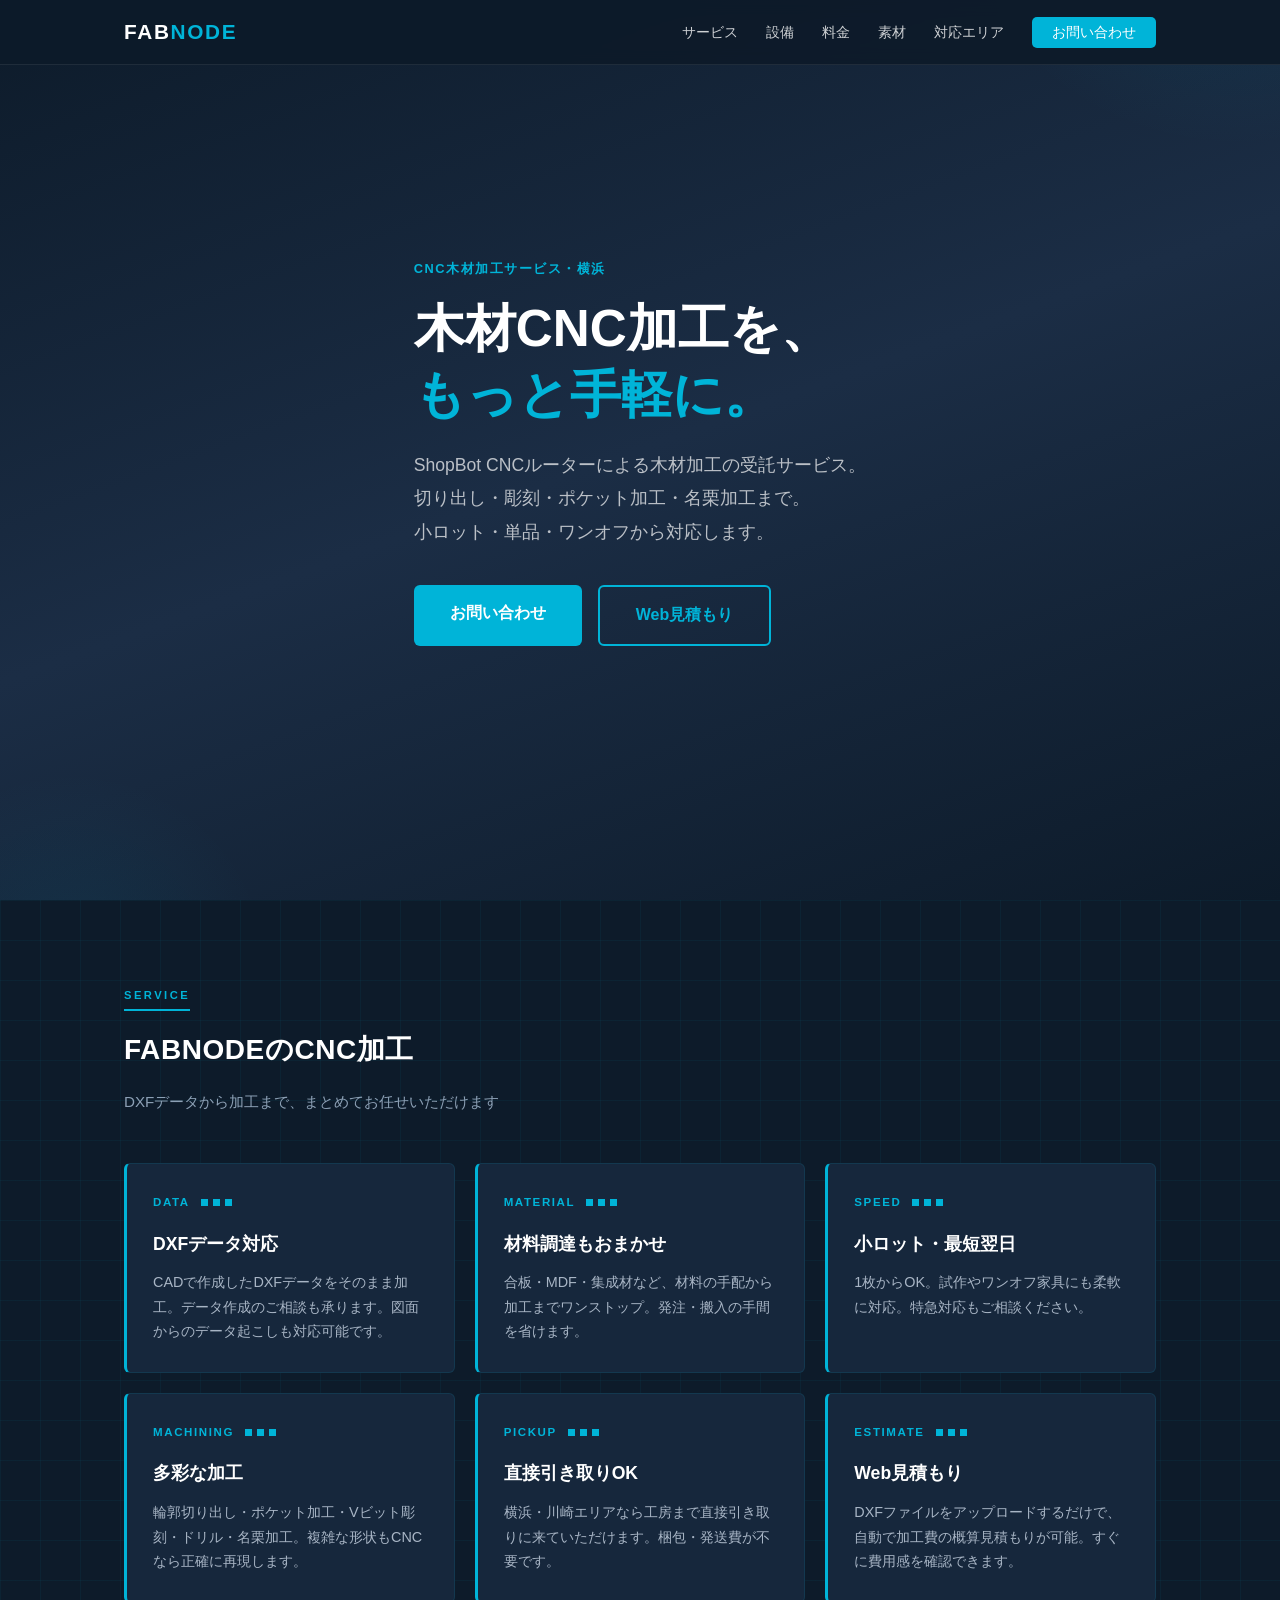
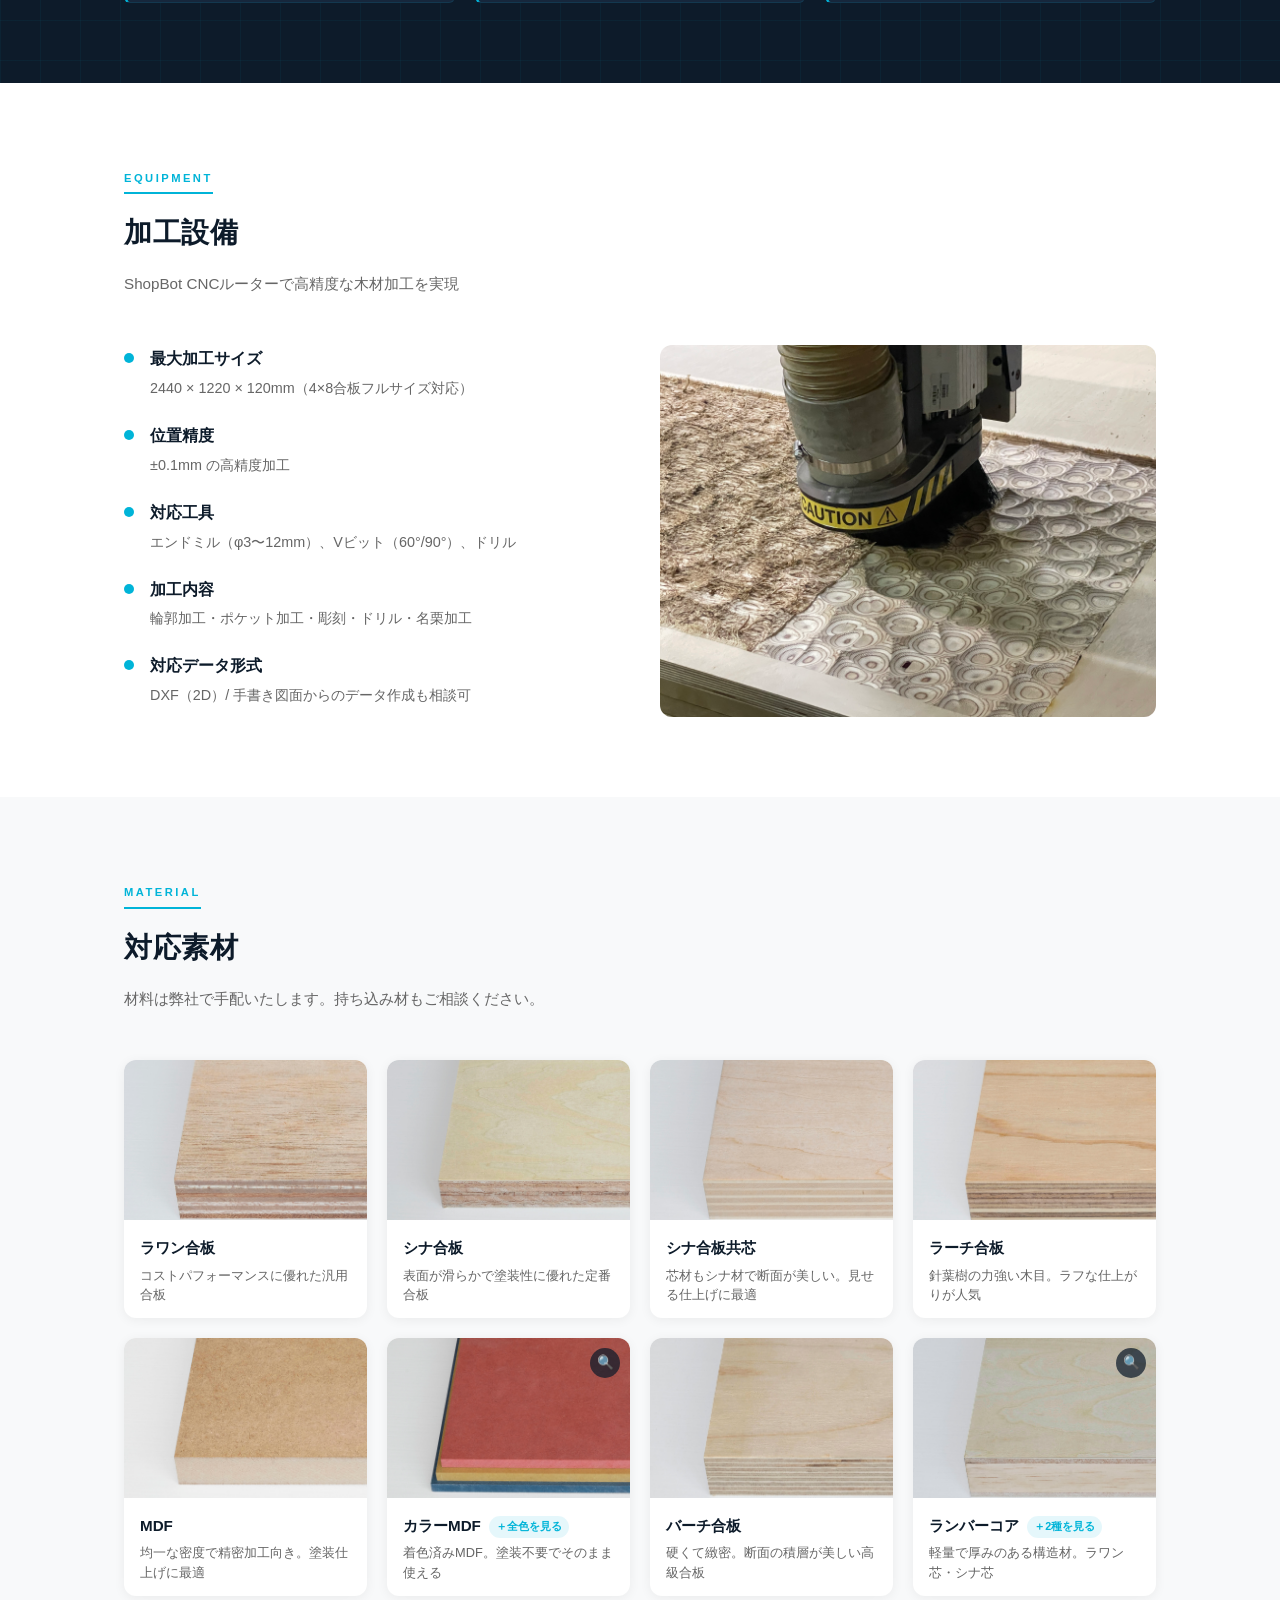
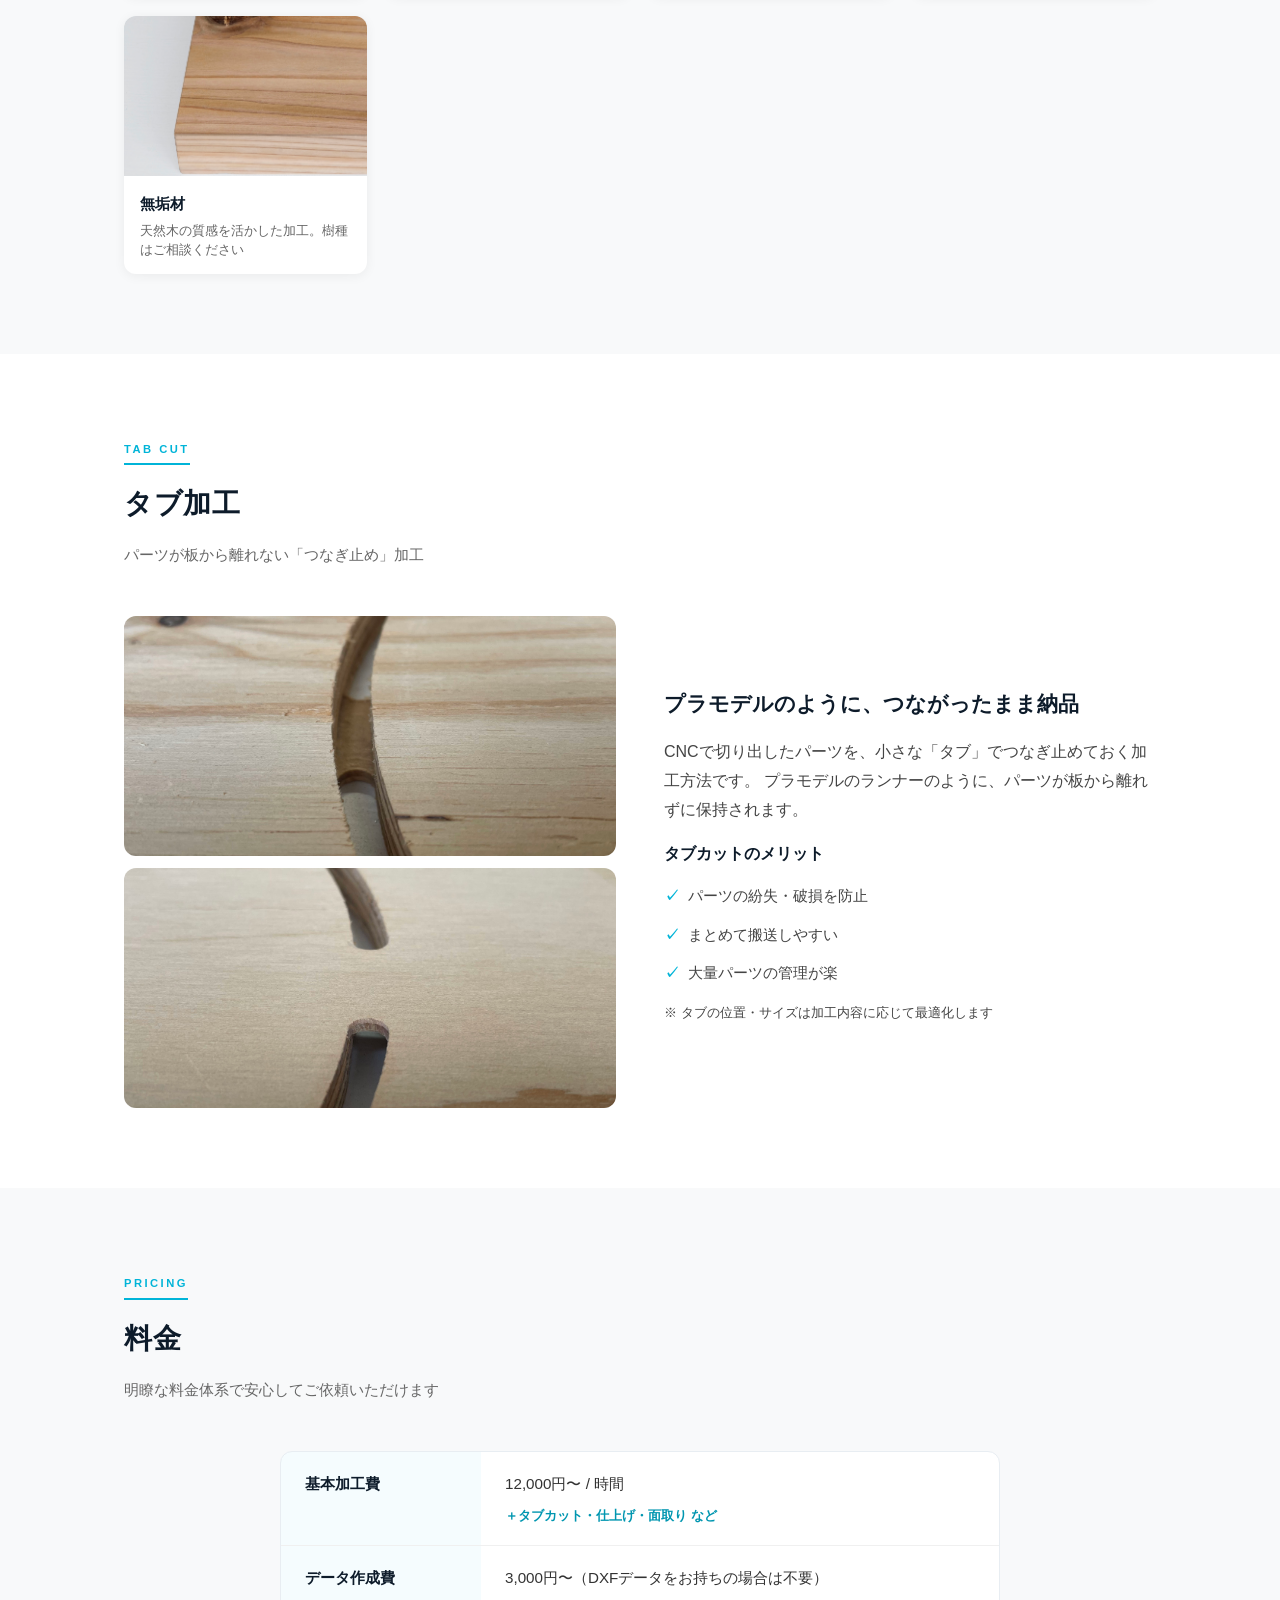
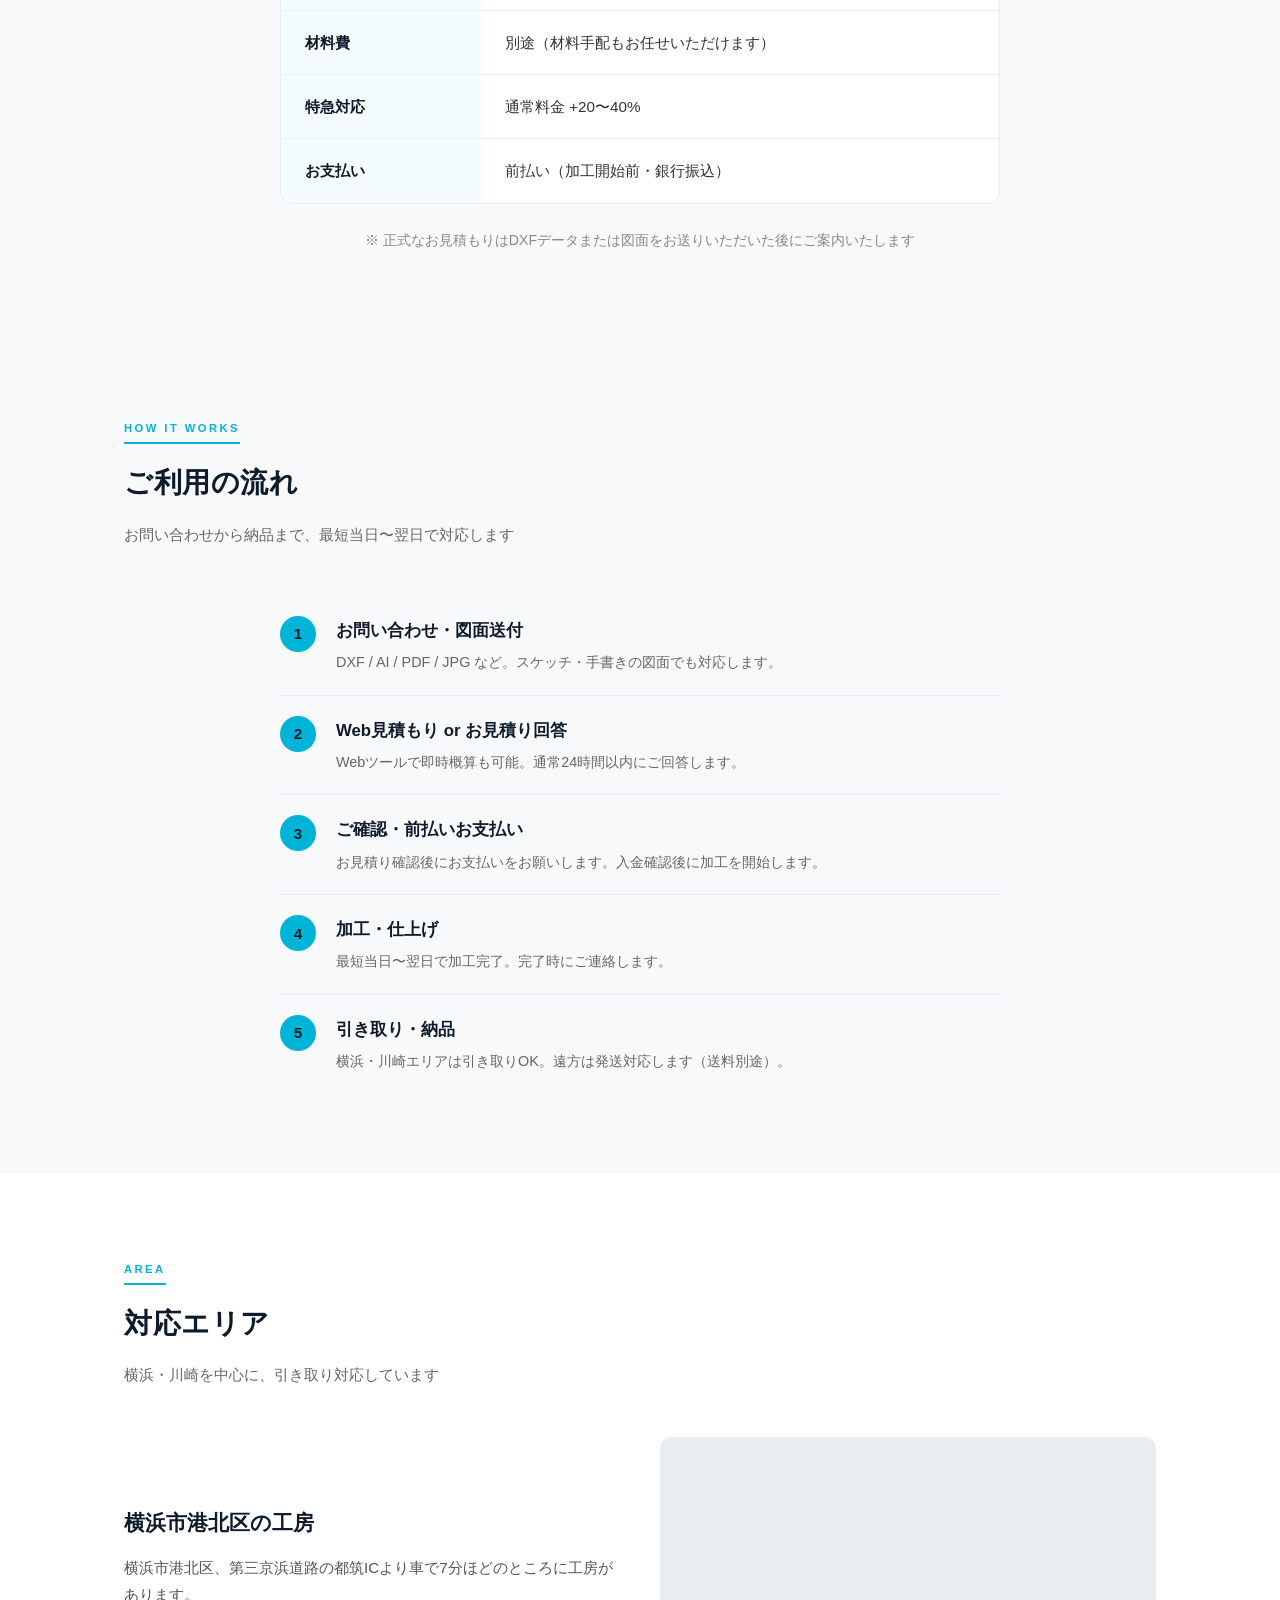
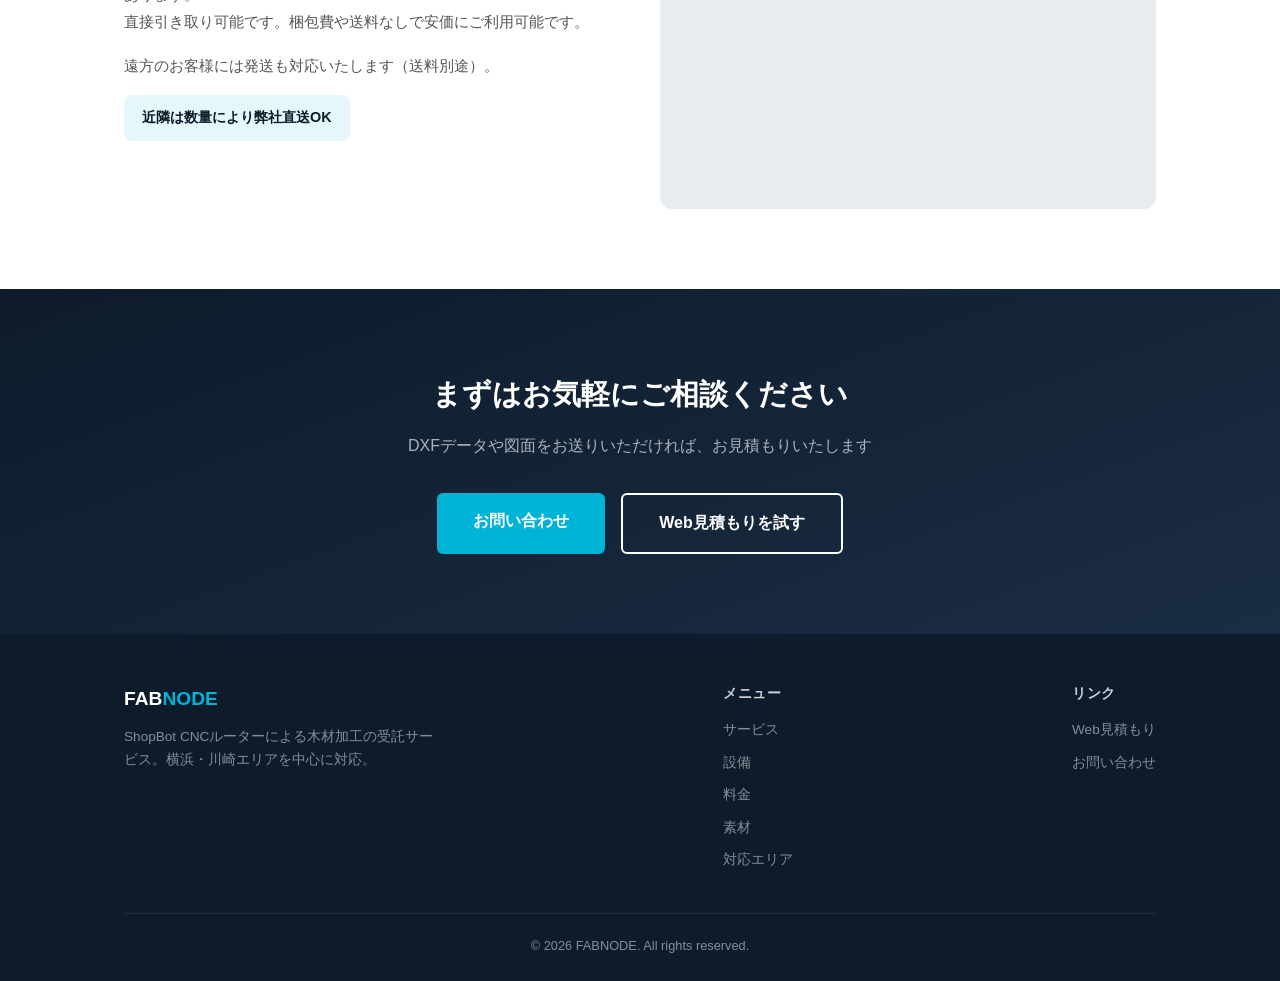
==== commit e3ef662c: "旧ブランド「CNC Works Yokohama」表記を削除しFABNODEに統一" ====
--- a/index.html
+++ b/index.html
@@ -7,6 +7,14 @@
   <meta name="description" content="横浜・川崎エリアのCNCルーター加工受託サービス。ShopBotによる木材の切り出し・彫刻・ポケット加工。小ロット・単品から対応。">
   <link rel="stylesheet" href="css/style.css">
   <link rel="icon" href="data:image/svg+xml,<svg xmlns='http://www.w3.org/2000/svg' viewBox='0 0 100 100'><text y='.9em' font-size='90'>⚙</text></svg>">
+  <!-- Google Analytics (GA4) -->
+  <script async src="https://www.googletagmanager.com/gtag/js?id=G-3MPX3DD8X1"></script>
+  <script>
+    window.dataLayer = window.dataLayer || [];
+    function gtag(){dataLayer.push(arguments);}
+    gtag('js', new Date());
+    gtag('config', 'G-3MPX3DD8X1');
+  </script>
 </head>
 <body>
 
@@ -34,7 +42,7 @@
   <section class="hero">
     <div class="container">
       <div class="hero-content">
-        <span class="hero-label">CNC Works Yokohama</span>
+        <span class="hero-label">CNC木材加工サービス・横浜</span>
         <h1>木材CNC加工を、<br><em>もっと手軽に。</em></h1>
         <p>
           ShopBot CNCルーターによる木材加工の受託サービス。<br>
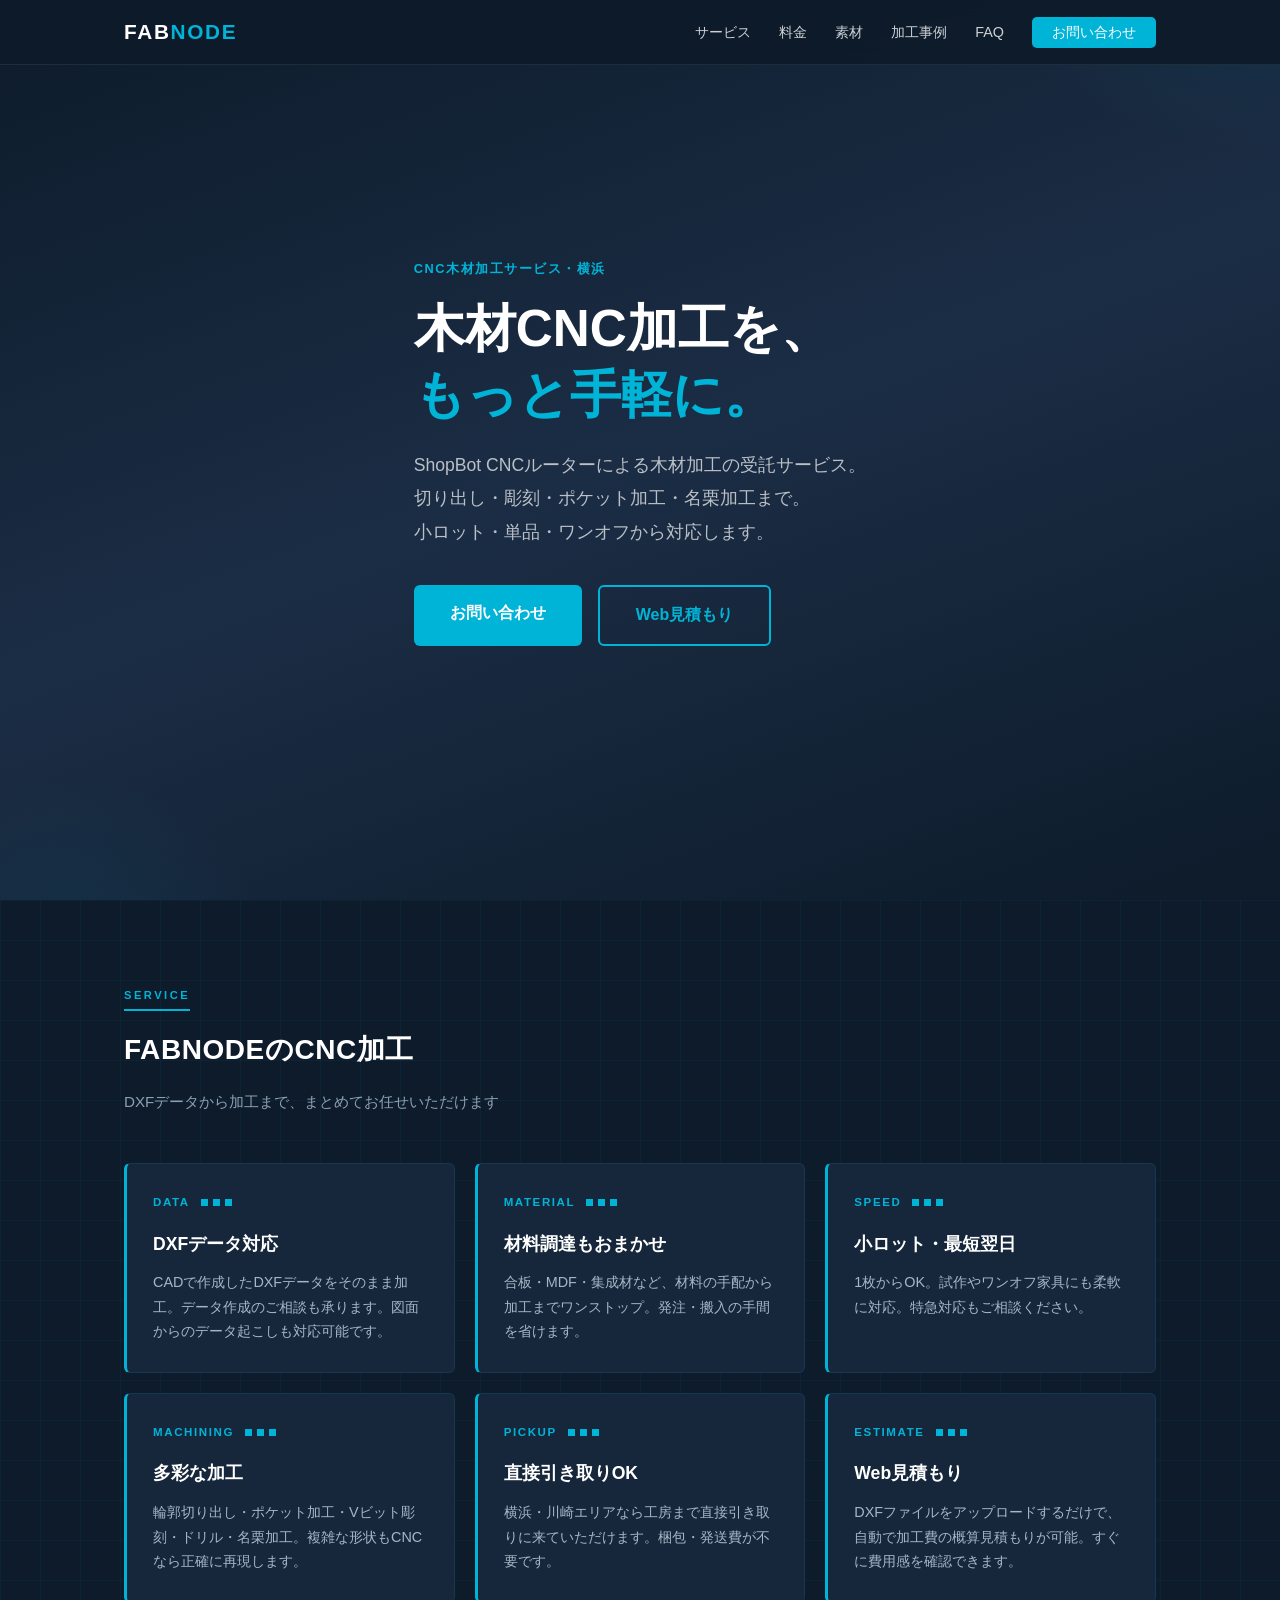
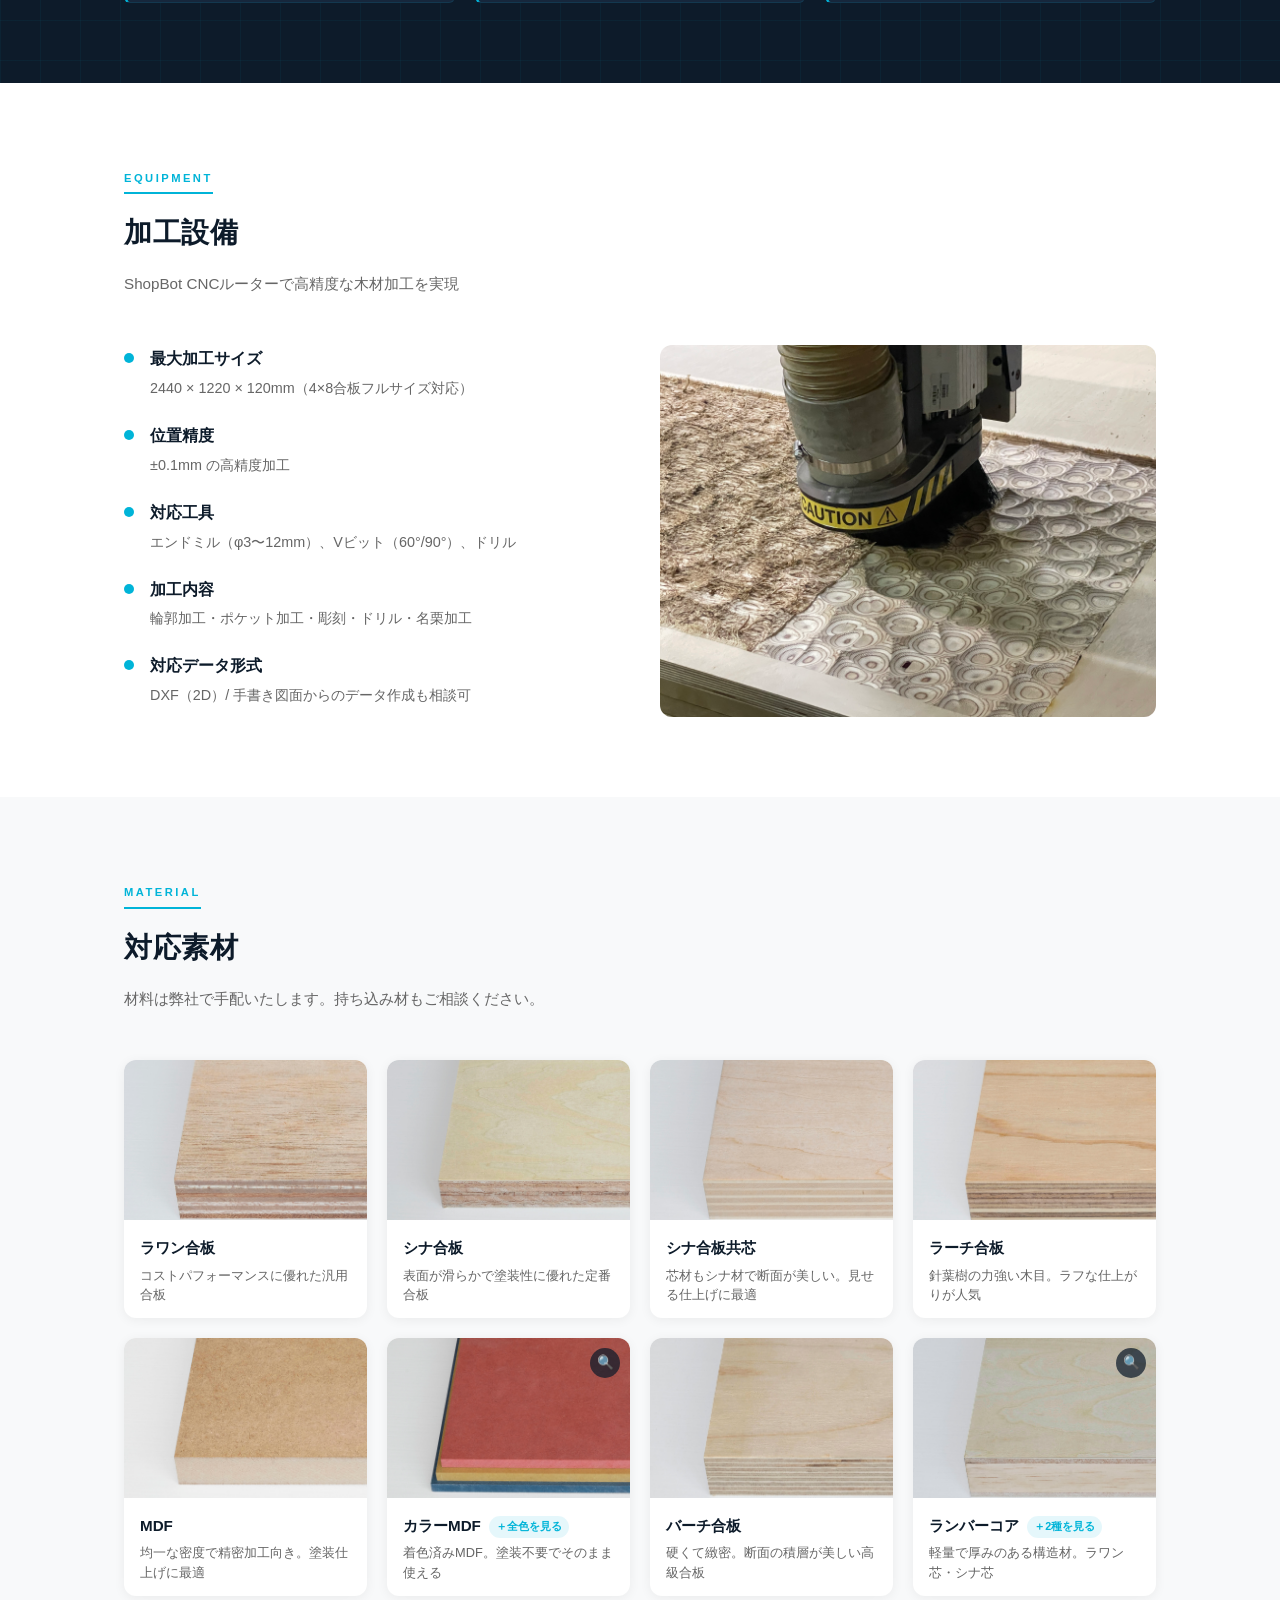
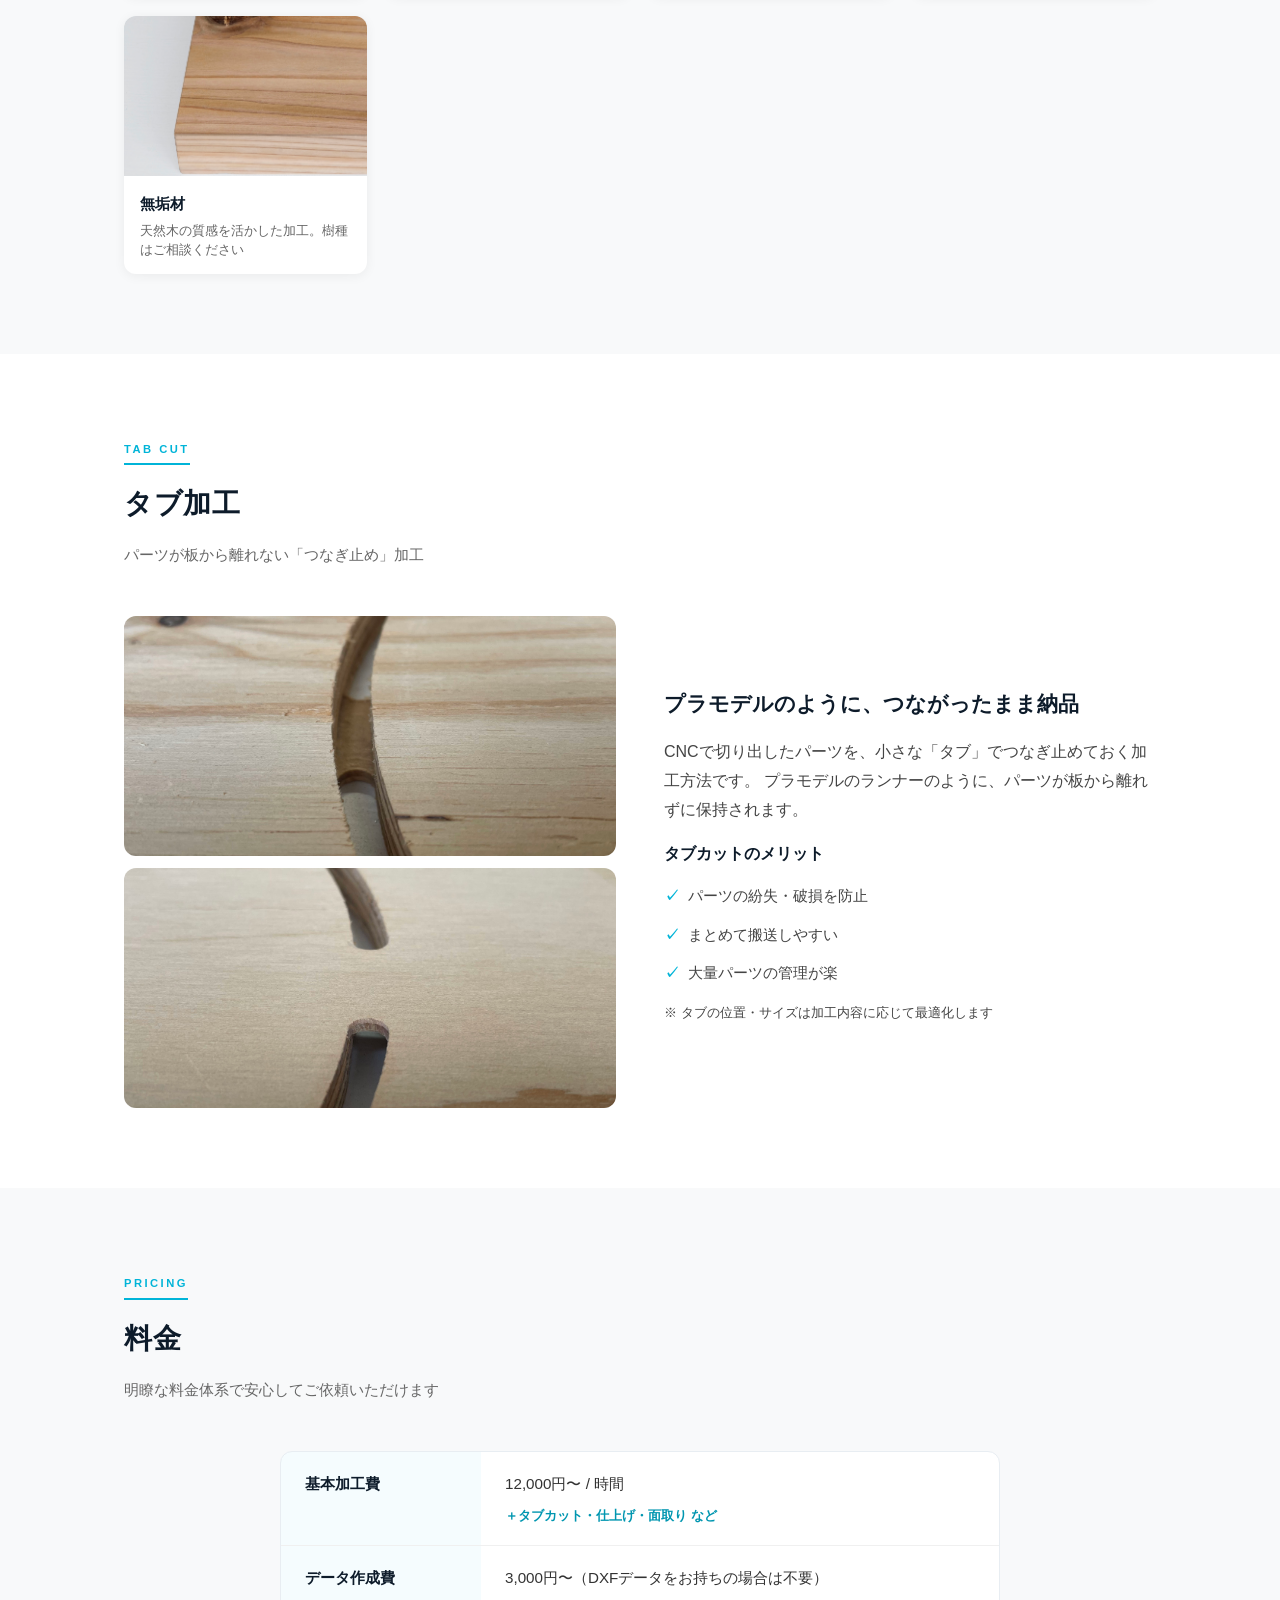
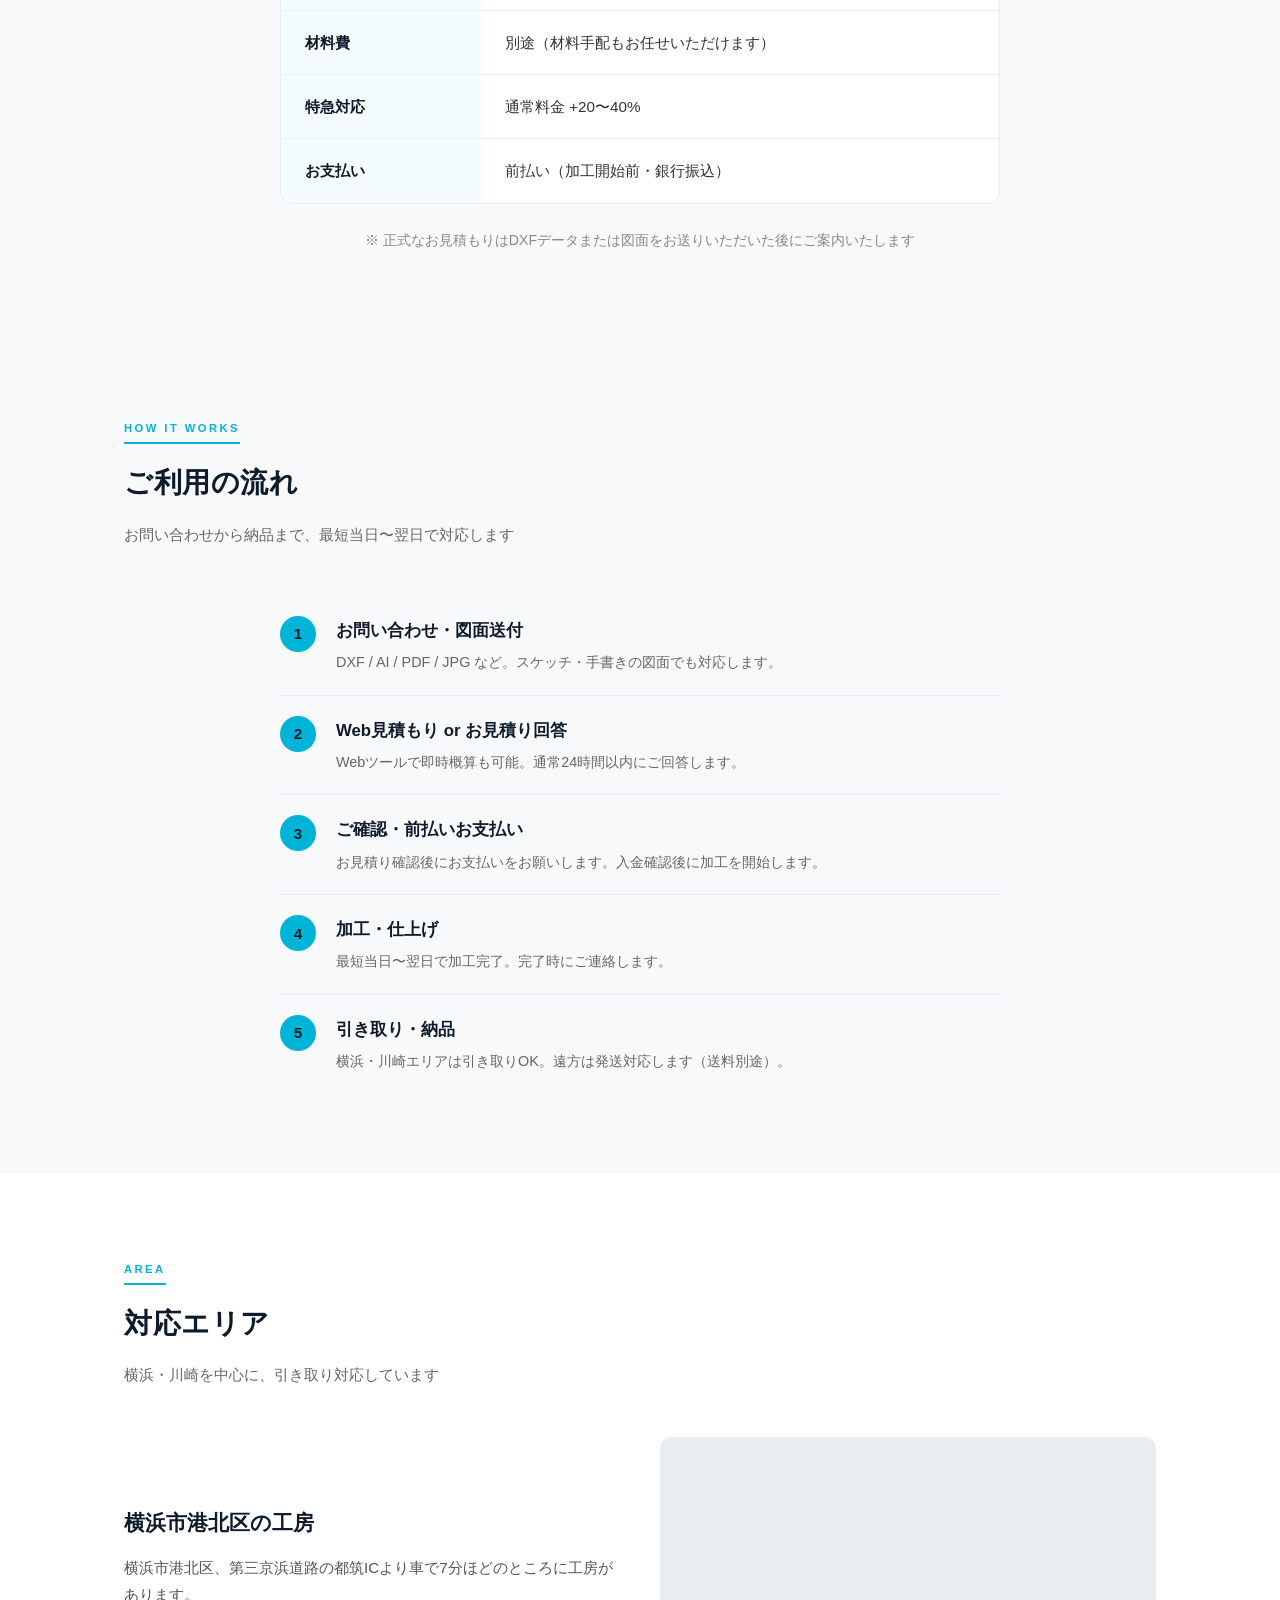
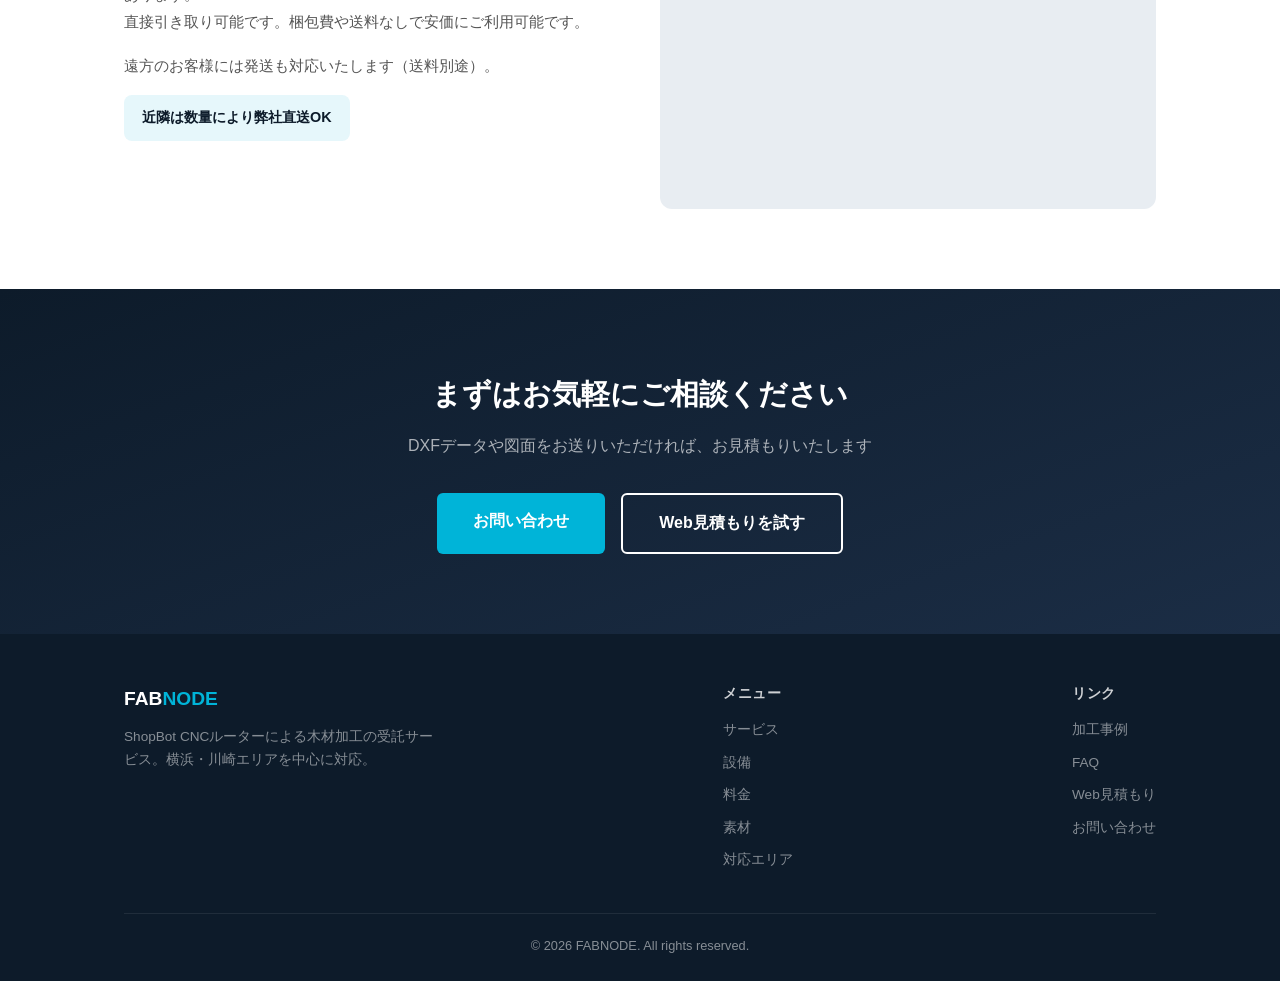
==== commit 1404b9b2: "FAQ・加工事例ページ新設／contact定型文改修／全ページにFAQ・加工事例ナビ追加／ブランドをFABNODEに統一 - faq.html 新設（14問Q&A＋schema.org FAQPage" ====
--- a/index.html
+++ b/index.html
@@ -25,10 +25,10 @@
       <nav>
         <ul class="nav-links" id="navLinks">
           <li><a href="#service">サービス</a></li>
-          <li><a href="#equipment">設備</a></li>
           <li><a href="#pricing">料金</a></li>
           <li><a href="#materials">素材</a></li>
-          <li><a href="#area">対応エリア</a></li>
+          <li><a href="works.html">加工事例</a></li>
+          <li><a href="faq.html">FAQ</a></li>
           <li><a href="contact.html" class="nav-cta">お問い合わせ</a></li>
         </ul>
       </nav>
@@ -408,6 +408,8 @@
         </div>
         <div class="footer-links">
           <h4>リンク</h4>
+          <a href="works.html">加工事例</a>
+          <a href="faq.html">FAQ</a>
           <a href="estimate.html">Web見積もり</a>
           <a href="contact.html">お問い合わせ</a>
         </div>
--- a/css/style.css
+++ b/css/style.css
@@ -1248,3 +1248,145 @@
     font-size: 1.4rem;
   }
 }
+
+/* ============================================
+   FAQ ページ（faq.html）
+   ============================================ */
+.faq-list { max-width: 820px; margin: 0 auto; }
+.faq-item {
+  border: 1px solid #e2e8f0;
+  border-radius: 8px;
+  margin-bottom: 12px;
+  overflow: hidden;
+  background: #fff;
+}
+.faq-q {
+  width: 100%;
+  text-align: left;
+  background: none;
+  border: none;
+  border-left: 3px solid #00B4D8;
+  font-family: inherit;
+  font-size: 1rem;
+  font-weight: 700;
+  color: #0D1B2A;
+  padding: 18px 52px 18px 20px;
+  cursor: pointer;
+  position: relative;
+  line-height: 1.6;
+}
+.faq-q::after {
+  content: "+";
+  position: absolute;
+  right: 20px;
+  top: 50%;
+  transform: translateY(-50%);
+  font-size: 1.4rem;
+  font-weight: 400;
+  color: #00B4D8;
+  transition: transform 0.2s;
+}
+.faq-item.open .faq-q::after { content: "\2212"; }
+.faq-q:hover { background: rgba(0, 180, 216, 0.04); }
+.faq-a {
+  max-height: 0;
+  overflow: hidden;
+  transition: max-height 0.3s ease;
+}
+.faq-item.open .faq-a { max-height: 800px; }
+.faq-a p {
+  padding: 4px 20px 20px;
+  color: #444;
+  font-size: 0.92rem;
+  line-height: 1.9;
+  margin: 0;
+}
+
+/* ============================================
+   加工事例 ページ（works.html）
+   ============================================ */
+.works-grid {
+  display: grid;
+  grid-template-columns: repeat(3, 1fr);
+  gap: 28px;
+  margin-top: 8px;
+}
+.work-card {
+  background: #fff;
+  border: 1px solid #e2e8f0;
+  border-radius: 12px;
+  overflow: hidden;
+  box-shadow: 0 4px 20px rgba(13, 27, 42, 0.06);
+  transition: transform 0.25s, box-shadow 0.25s;
+  display: flex;
+  flex-direction: column;
+}
+.work-card:hover {
+  transform: translateY(-4px);
+  box-shadow: 0 10px 32px rgba(13, 27, 42, 0.12);
+}
+.work-media { padding: 16px; background: #f4f7fa; }
+.work-frame {
+  border-radius: 8px;
+  overflow: hidden;
+  background: #e8edf2;
+  aspect-ratio: 4 / 3;
+  display: flex;
+  align-items: center;
+  justify-content: center;
+  color: #8ca0b5;
+  font-size: 0.85rem;
+  text-align: center;
+  padding: 12px;
+  box-shadow: 0 2px 12px rgba(13, 27, 42, 0.10);
+}
+.work-frame img { width: 100%; height: 100%; object-fit: cover; display: block; }
+.work-body { padding: 20px 22px 24px; display: flex; flex-direction: column; flex: 1; }
+.work-title { font-size: 1.05rem; font-weight: 700; color: #0D1B2A; margin-bottom: 12px; }
+.work-meta { list-style: none; margin: 0 0 14px; padding: 0; }
+.work-meta li {
+  display: flex;
+  gap: 10px;
+  font-size: 0.85rem;
+  color: #444;
+  padding: 5px 0;
+  border-bottom: 1px dashed #e2e8f0;
+}
+.work-meta li b { flex-shrink: 0; width: 68px; color: #00849c; font-weight: 600; }
+.work-note {
+  font-size: 0.85rem;
+  color: #555;
+  line-height: 1.7;
+  background: #f8f9fa;
+  border-left: 3px solid #00B4D8;
+  padding: 10px 12px;
+  border-radius: 0 6px 6px 0;
+  margin-top: auto;
+}
+
+/* 投稿募集セクション */
+.works-submit {
+  background: linear-gradient(160deg, #0D1B2A 0%, #1B2D45 100%);
+  text-align: center;
+  padding: 72px 0;
+}
+.works-submit h2 { font-size: 1.6rem; color: #fff; font-weight: 700; margin-bottom: 12px; }
+.works-submit p { color: rgba(255, 255, 255, 0.7); font-size: 0.98rem; margin-bottom: 10px; }
+.works-submit .coupon {
+  display: inline-block;
+  margin: 8px auto 26px;
+  padding: 8px 18px;
+  border: 1px dashed #00B4D8;
+  border-radius: 6px;
+  color: #00B4D8;
+  font-size: 0.9rem;
+  font-weight: 700;
+  letter-spacing: 0.04em;
+}
+
+@media (max-width: 768px) {
+  .works-grid { grid-template-columns: 1fr; }
+}
+@media (max-width: 1024px) and (min-width: 769px) {
+  .works-grid { grid-template-columns: repeat(2, 1fr); }
+}
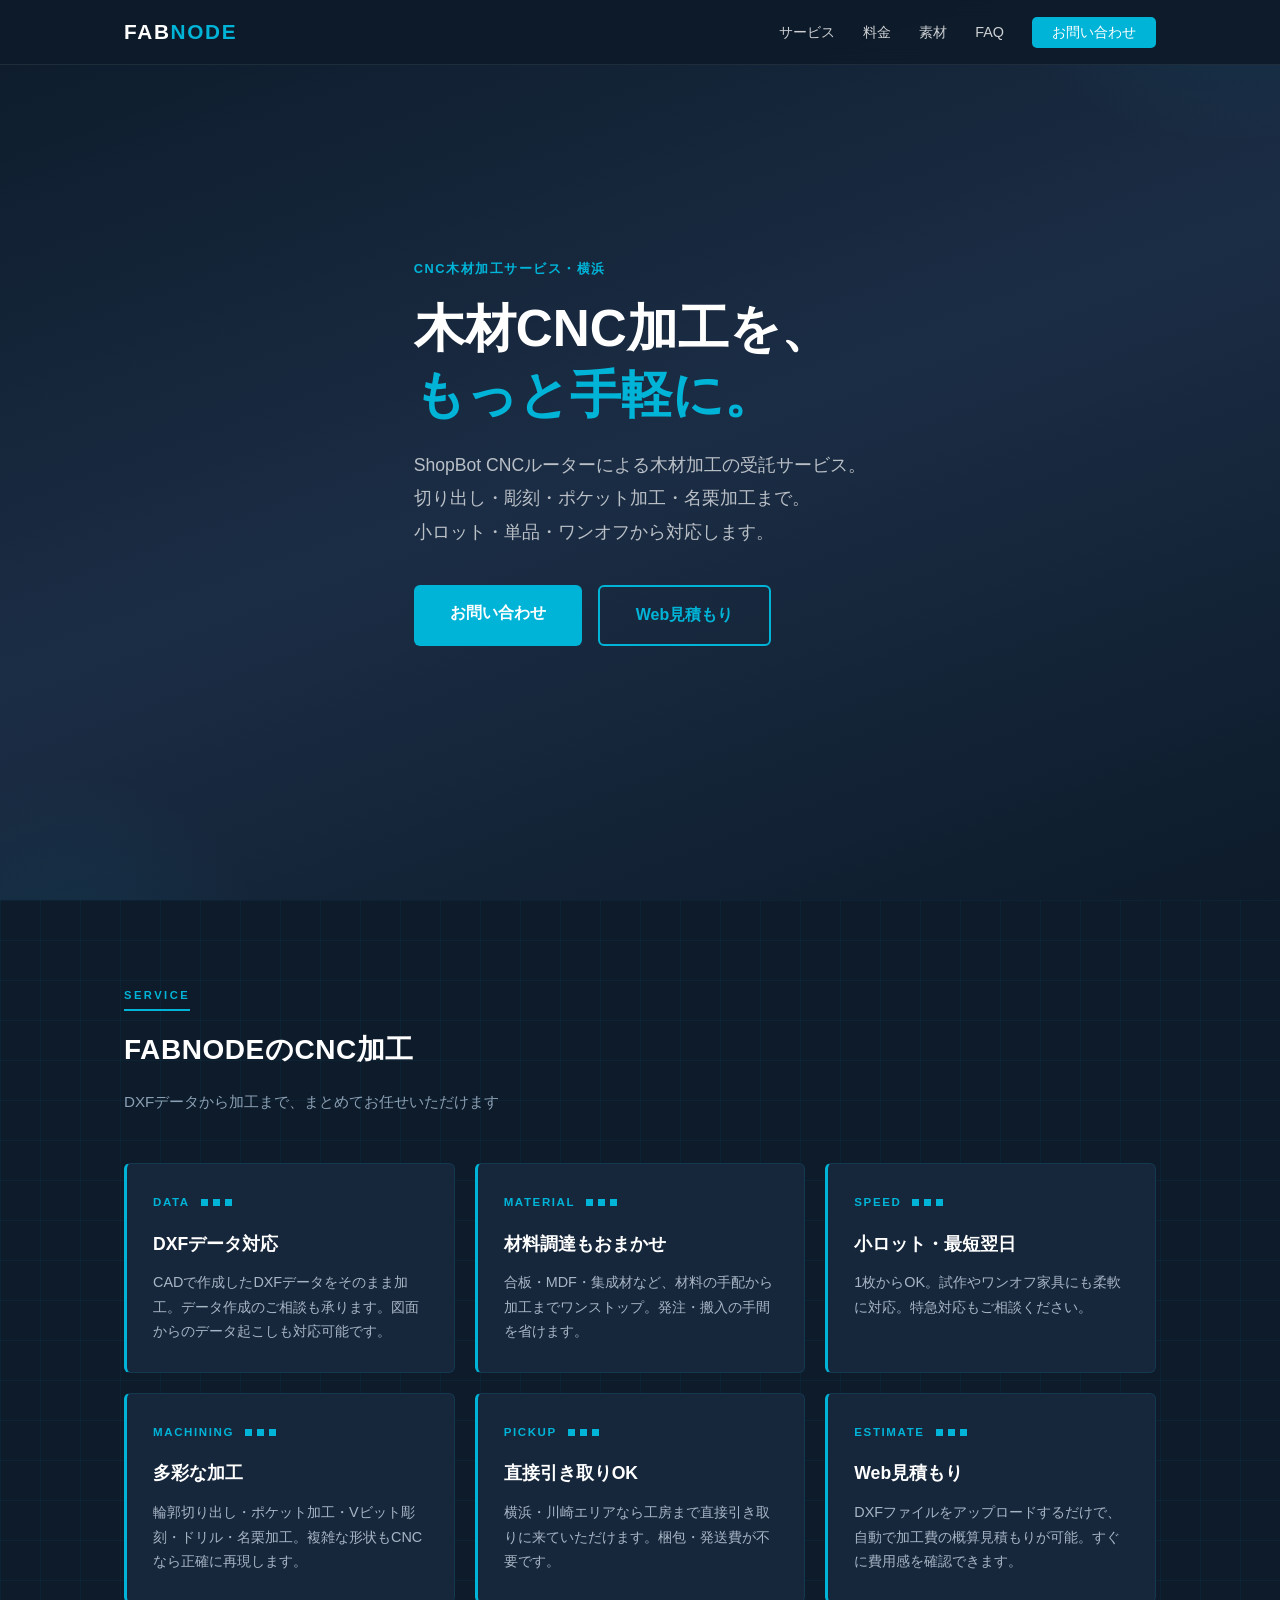
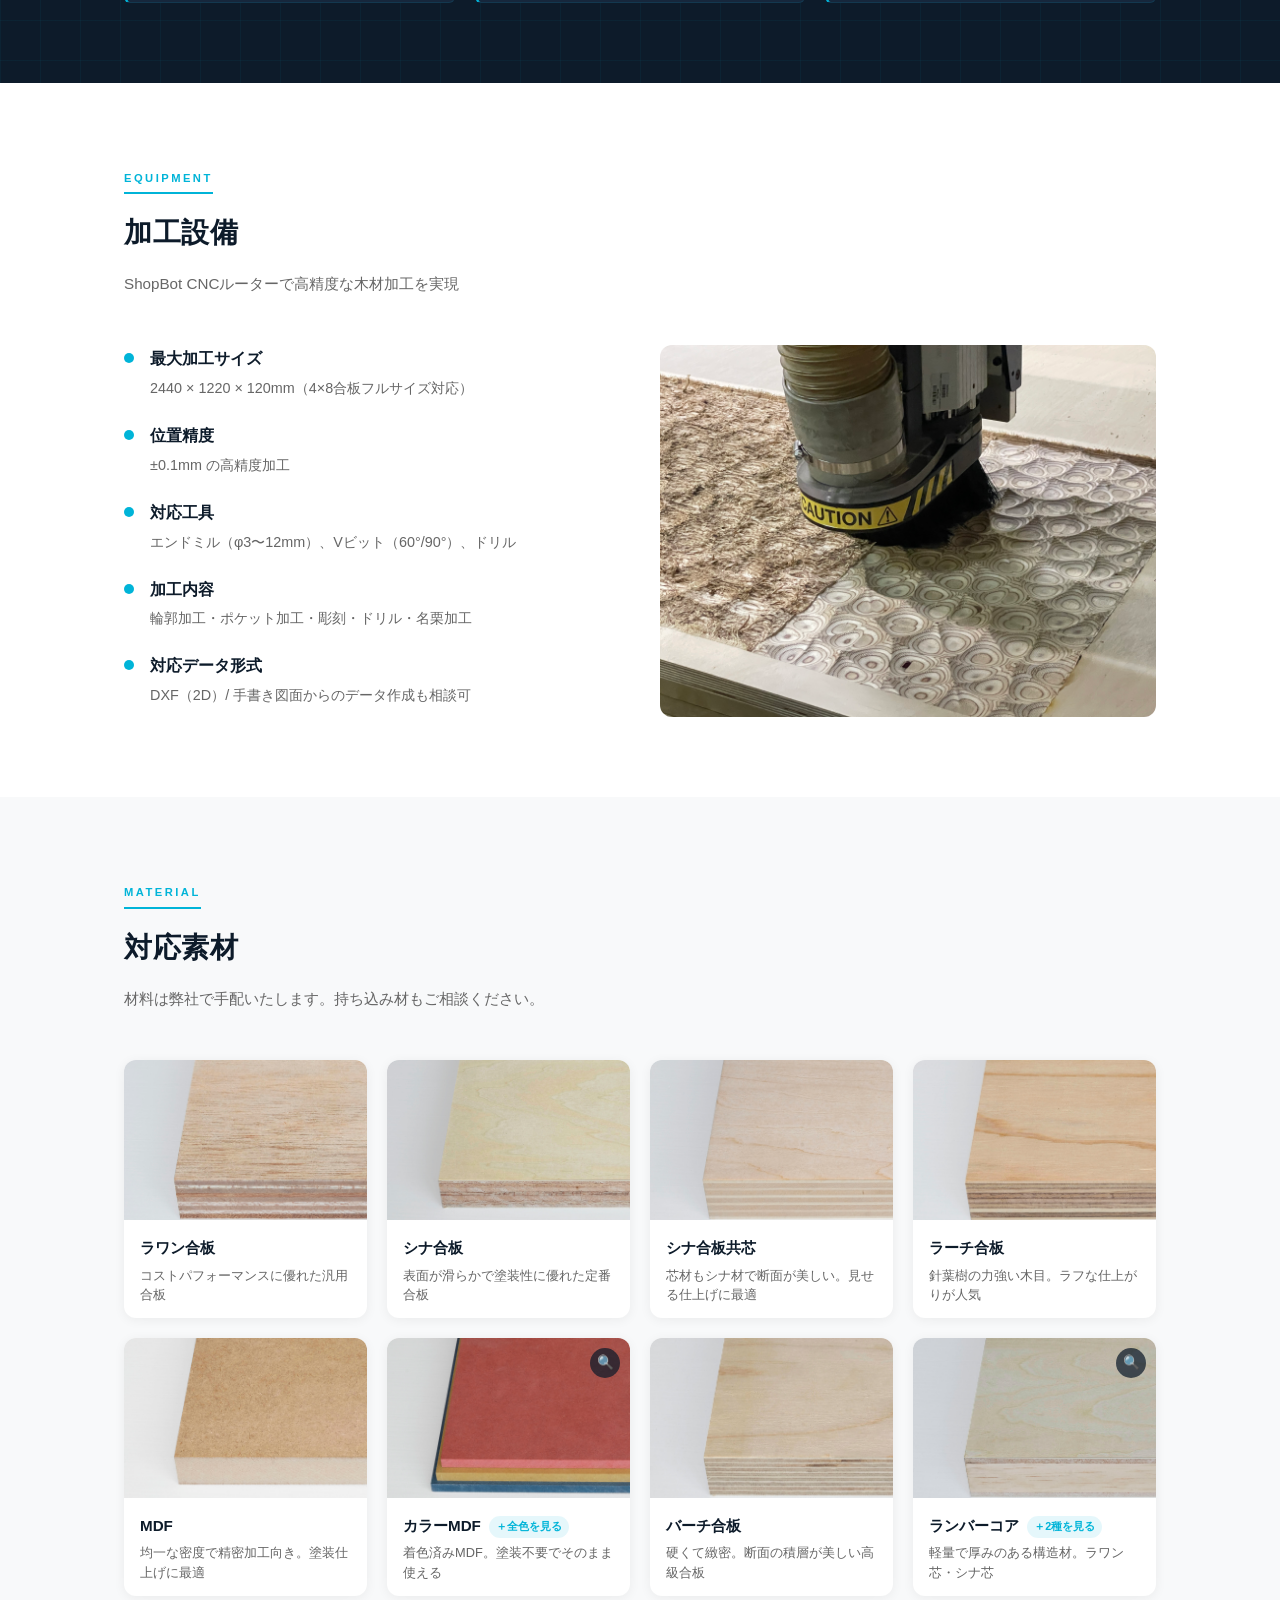
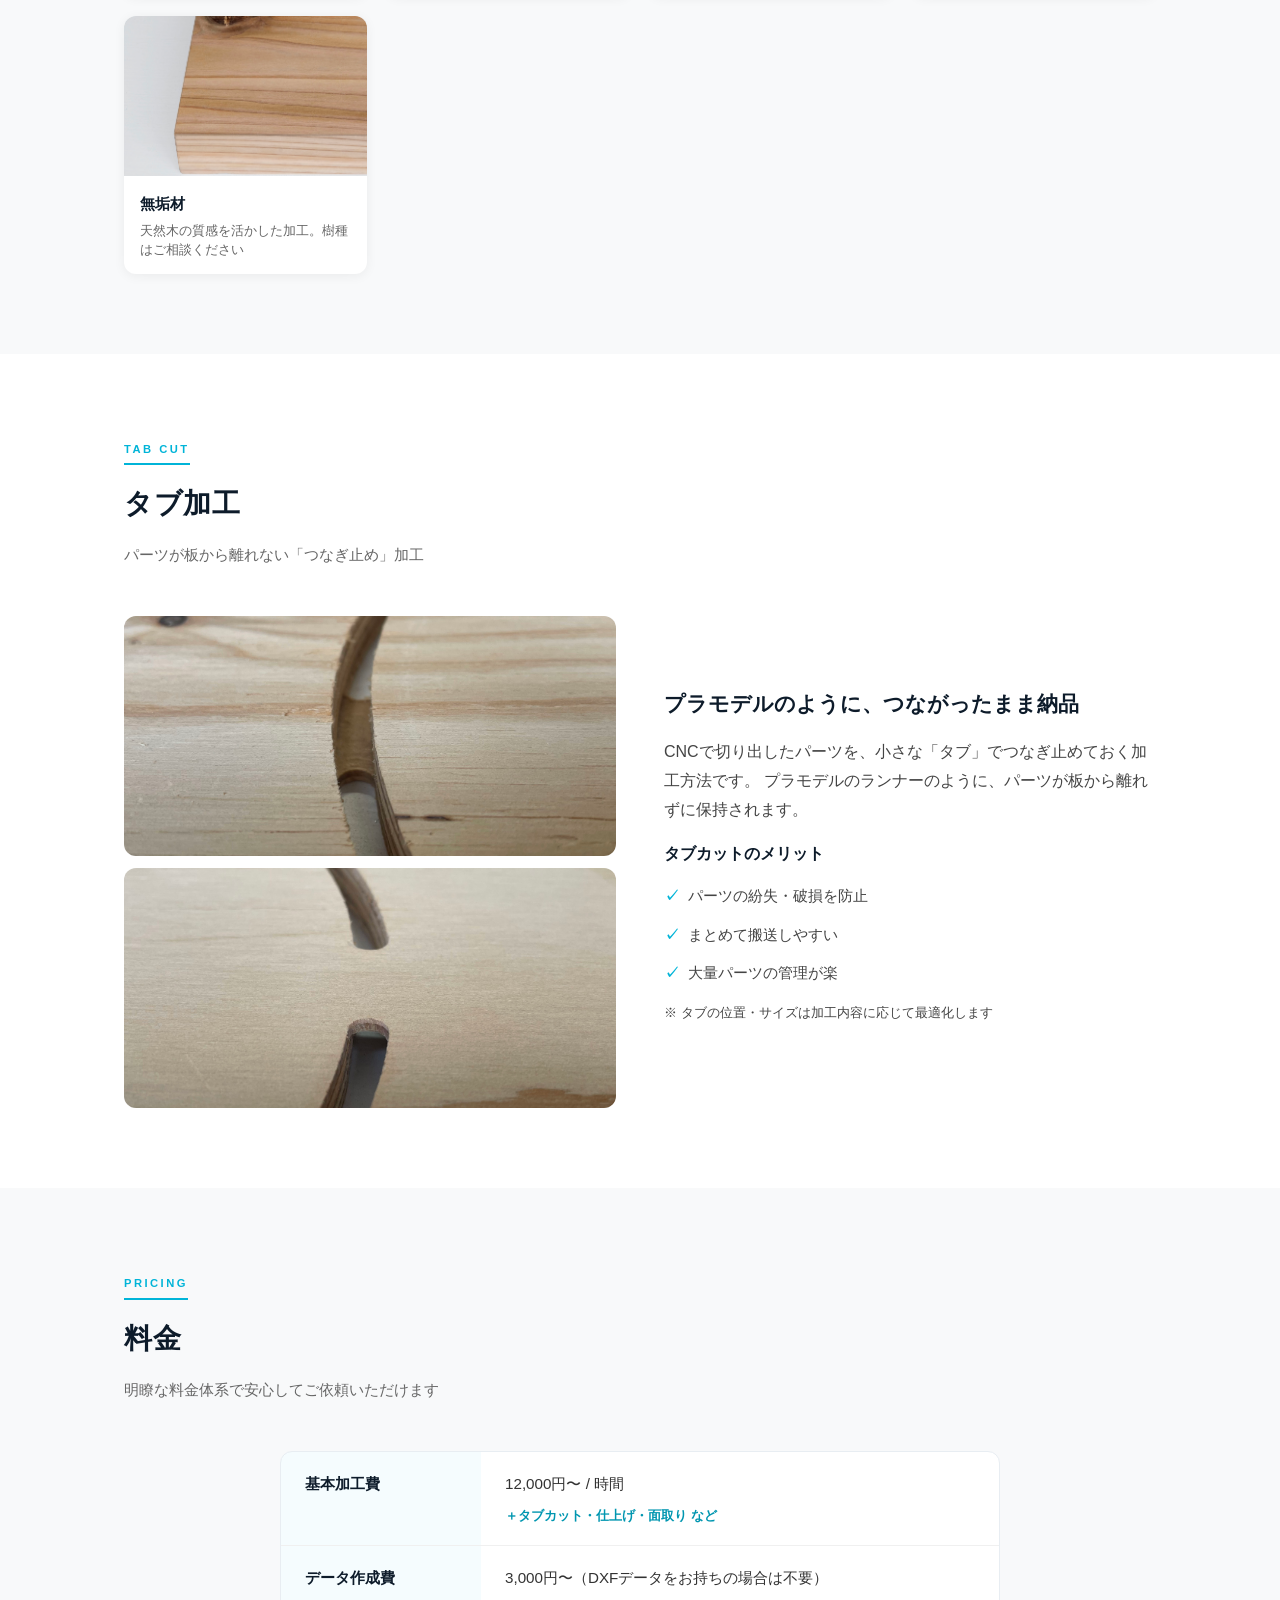
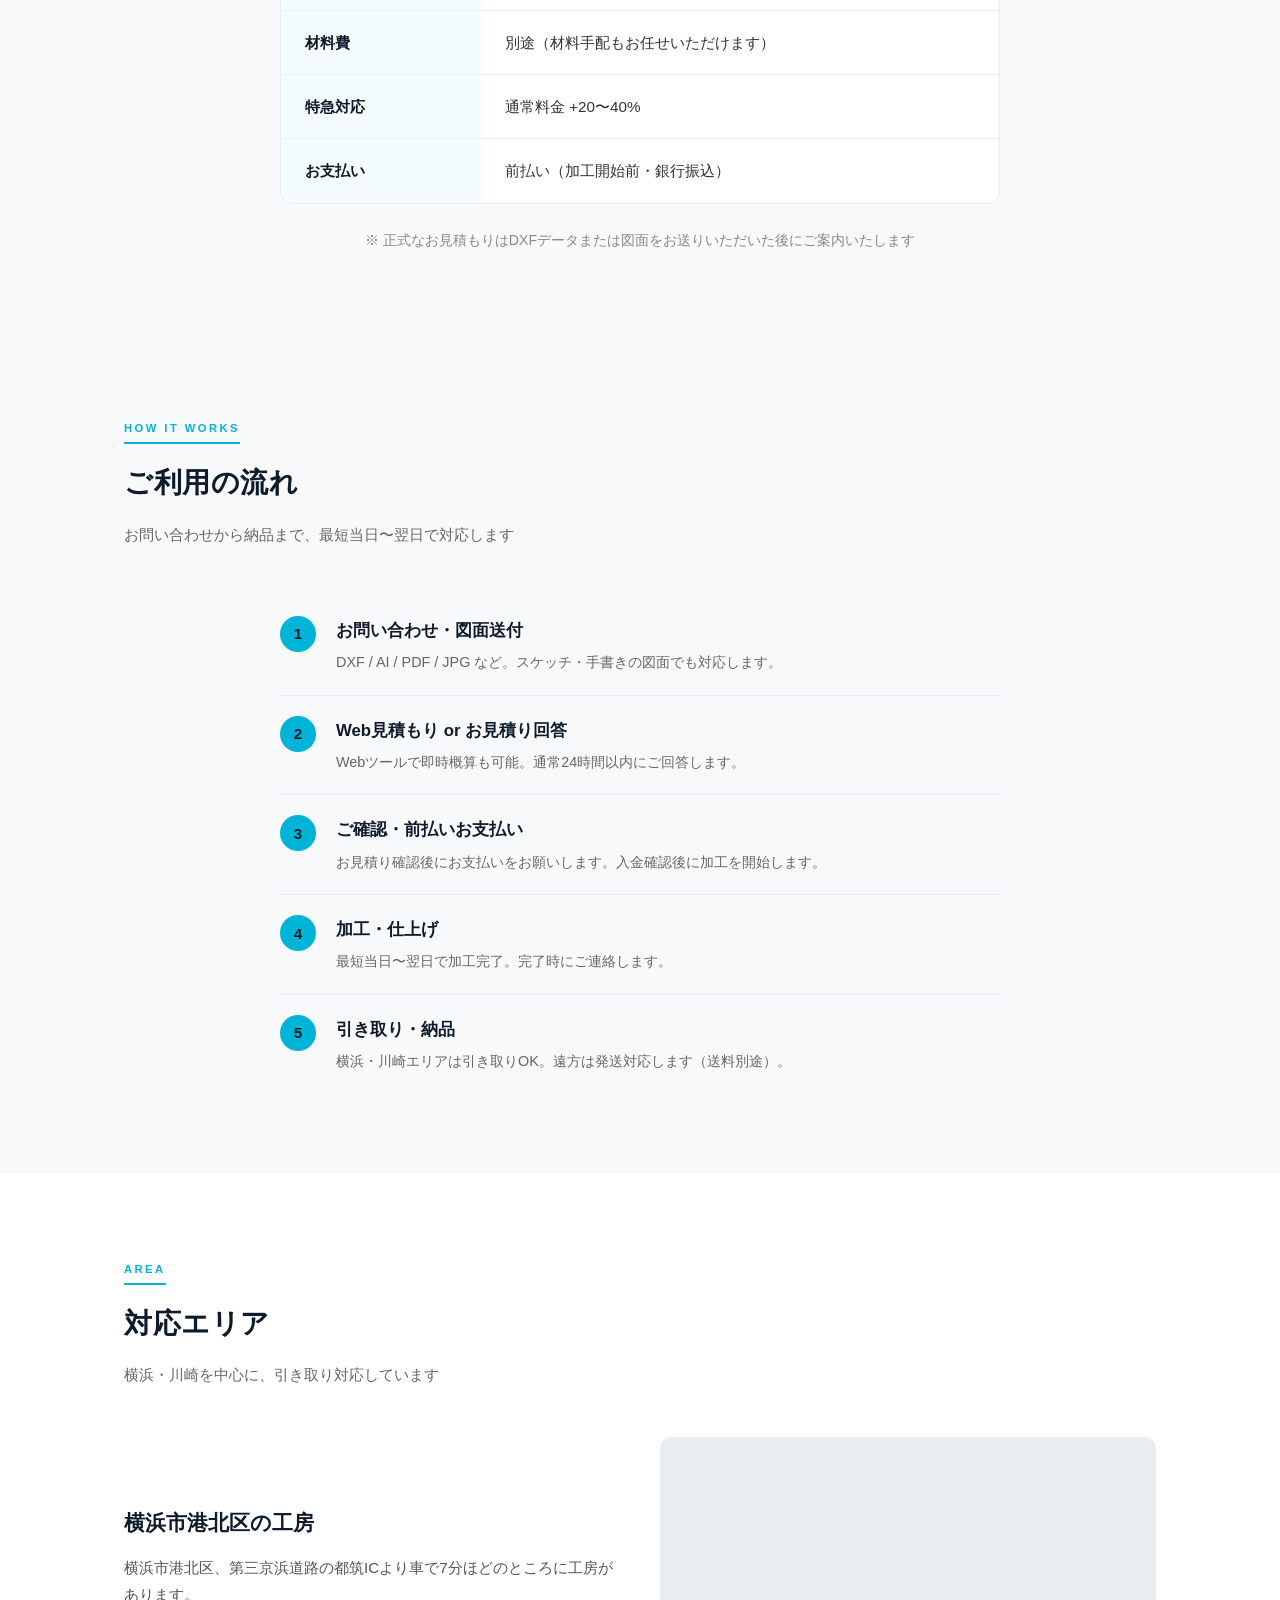
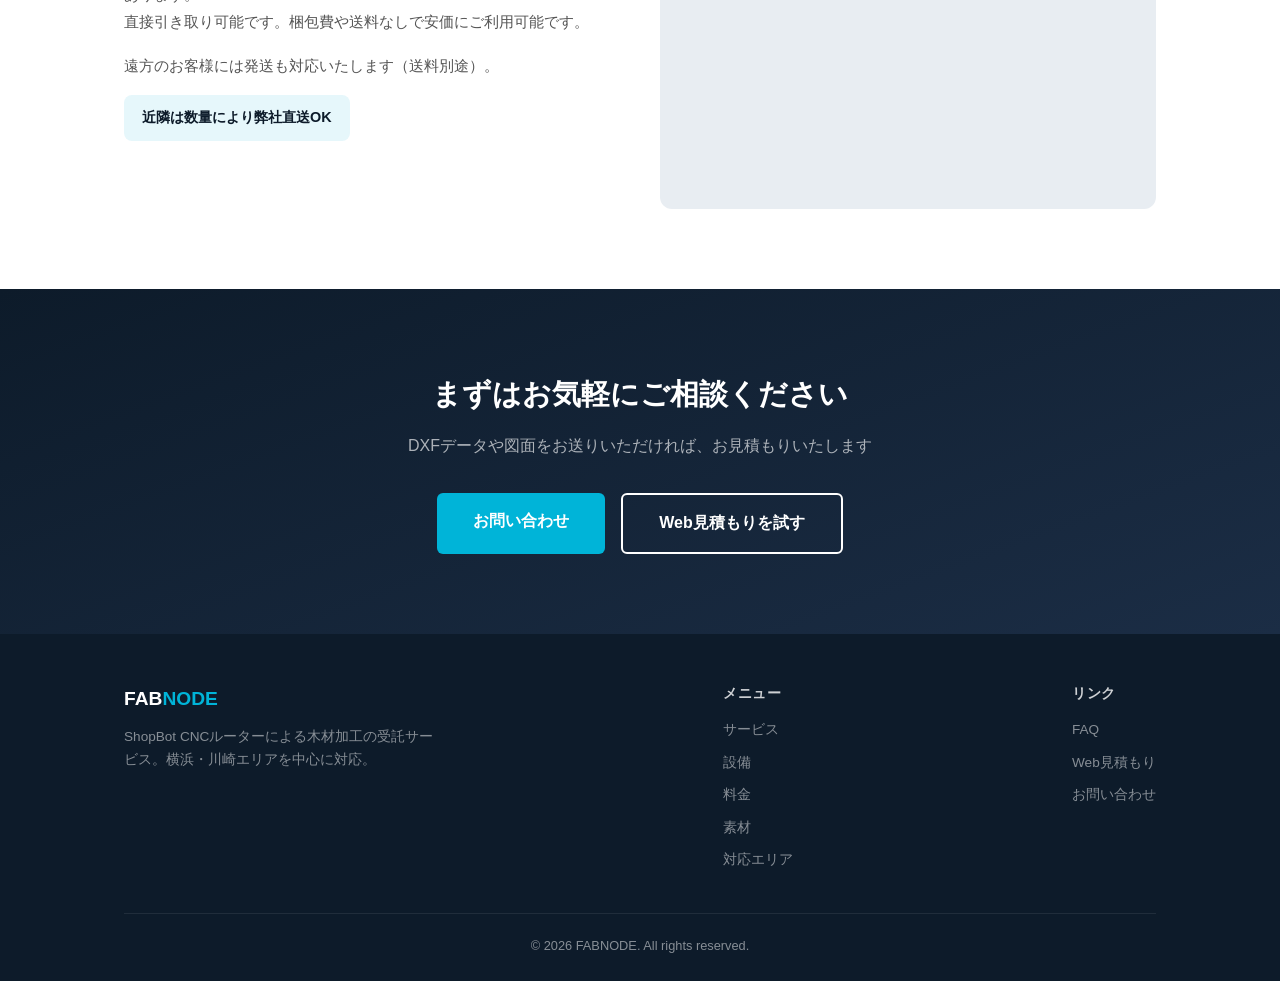
==== commit e1f49d69: "works.html を非公開扱いに（制作中のため） - works.html に noindex,nofollow を付与・titleに（準備中）を追記 - sitemap.xml から works" ====
--- a/index.html
+++ b/index.html
@@ -27,7 +27,6 @@
           <li><a href="#service">サービス</a></li>
           <li><a href="#pricing">料金</a></li>
           <li><a href="#materials">素材</a></li>
-          <li><a href="works.html">加工事例</a></li>
           <li><a href="faq.html">FAQ</a></li>
           <li><a href="contact.html" class="nav-cta">お問い合わせ</a></li>
         </ul>
@@ -408,7 +407,6 @@
         </div>
         <div class="footer-links">
           <h4>リンク</h4>
-          <a href="works.html">加工事例</a>
           <a href="faq.html">FAQ</a>
           <a href="estimate.html">Web見積もり</a>
           <a href="contact.html">お問い合わせ</a>
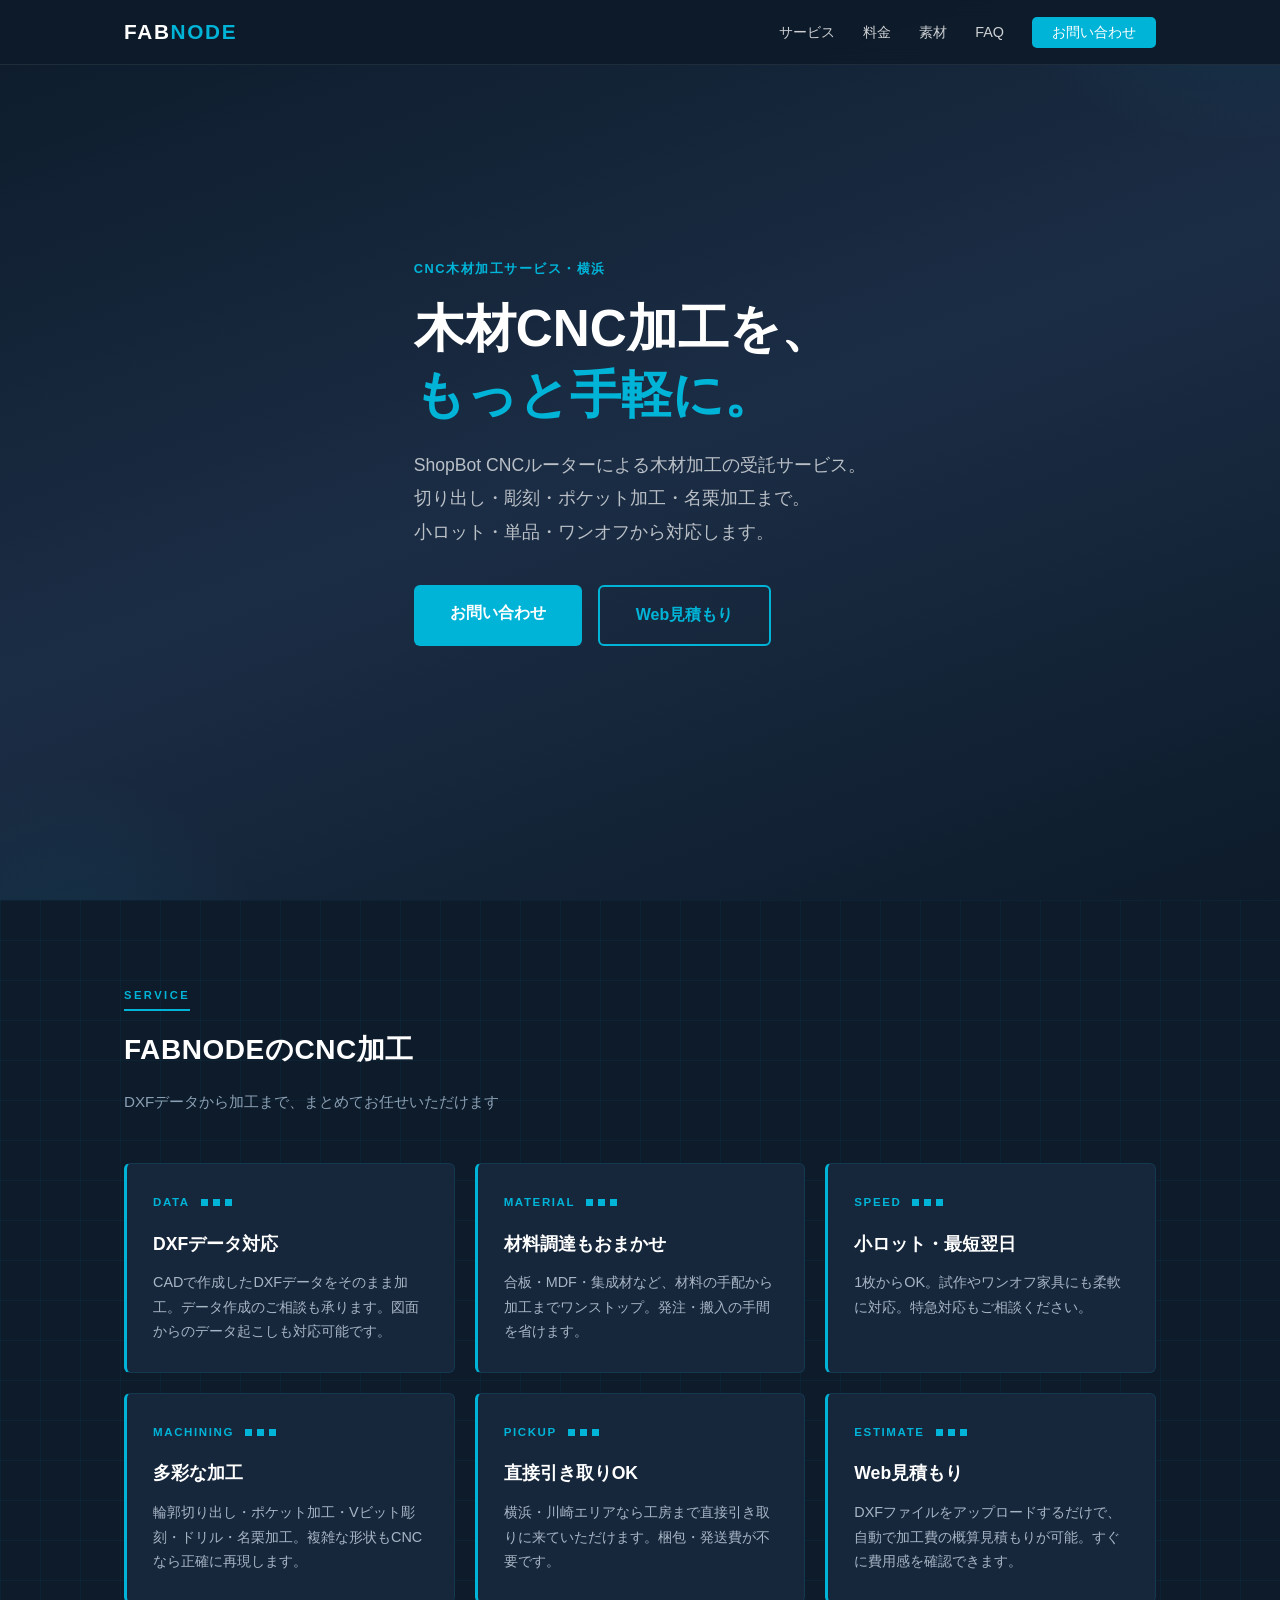
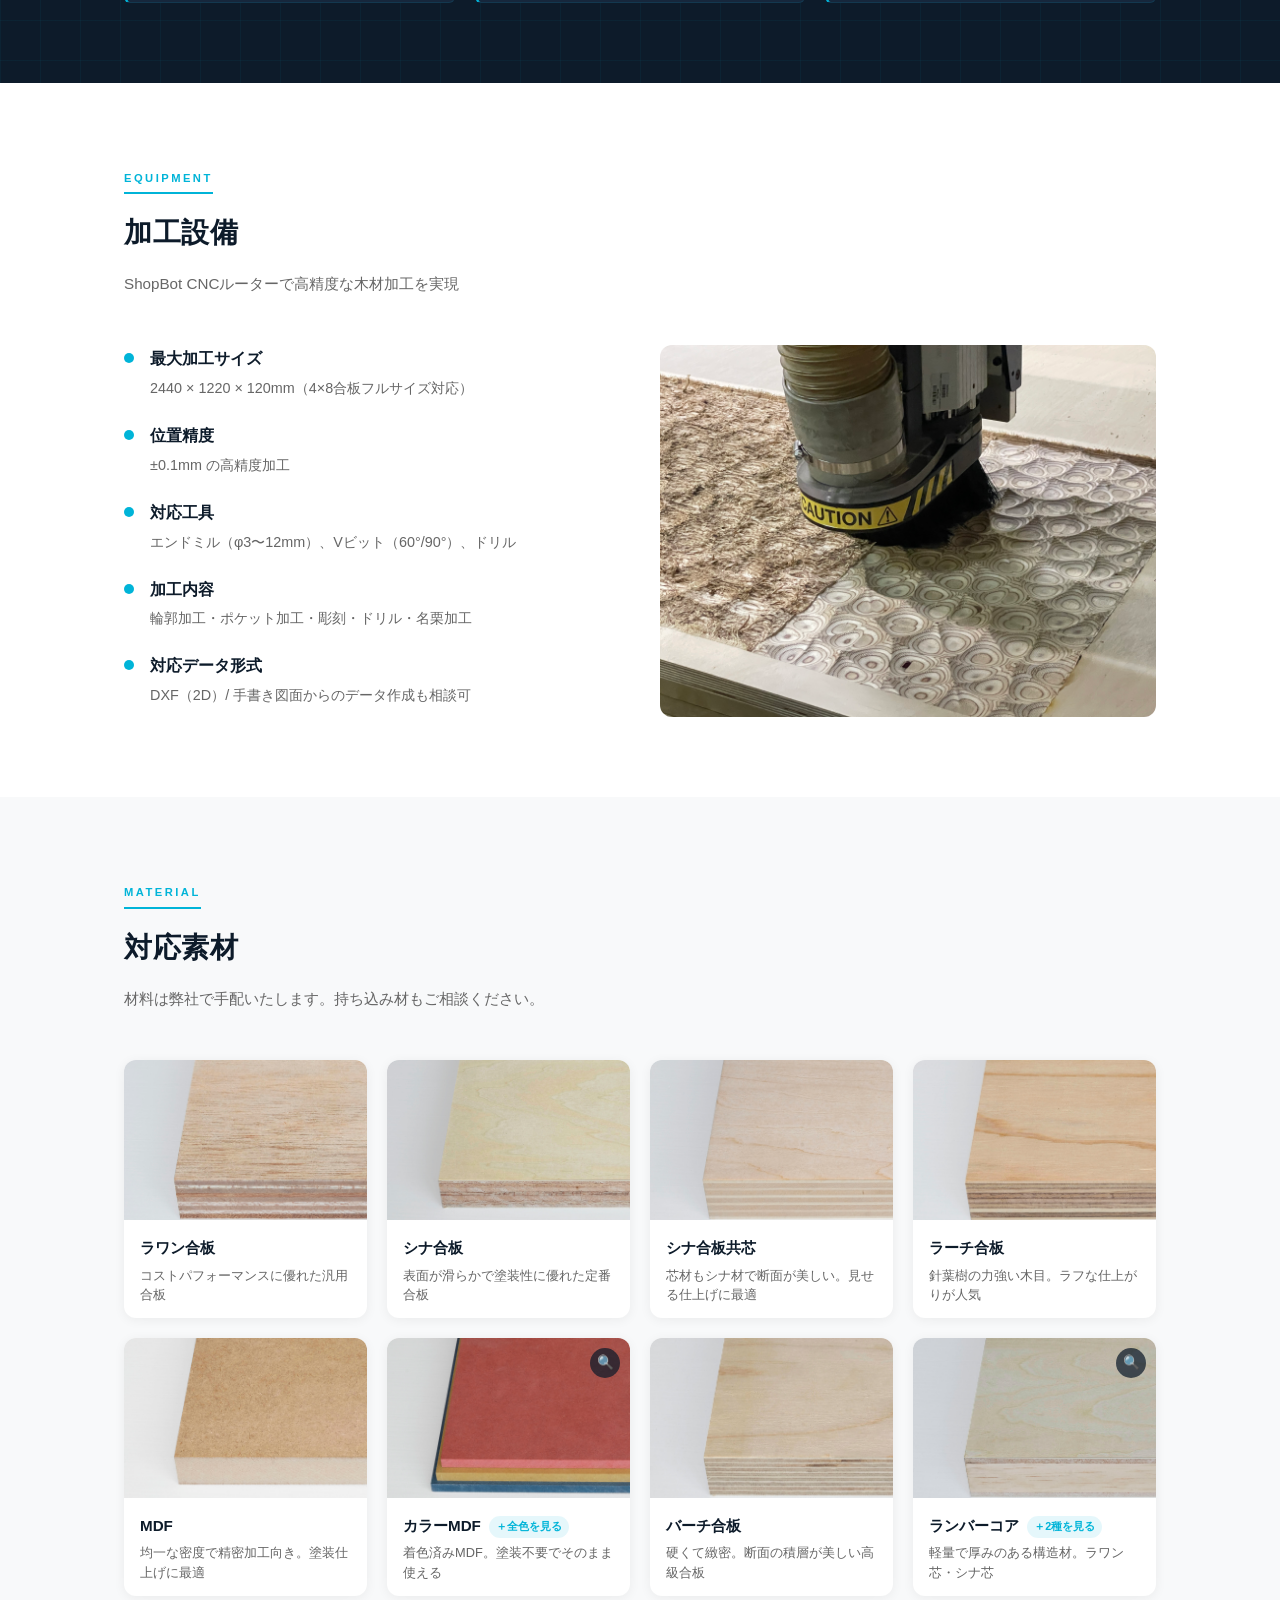
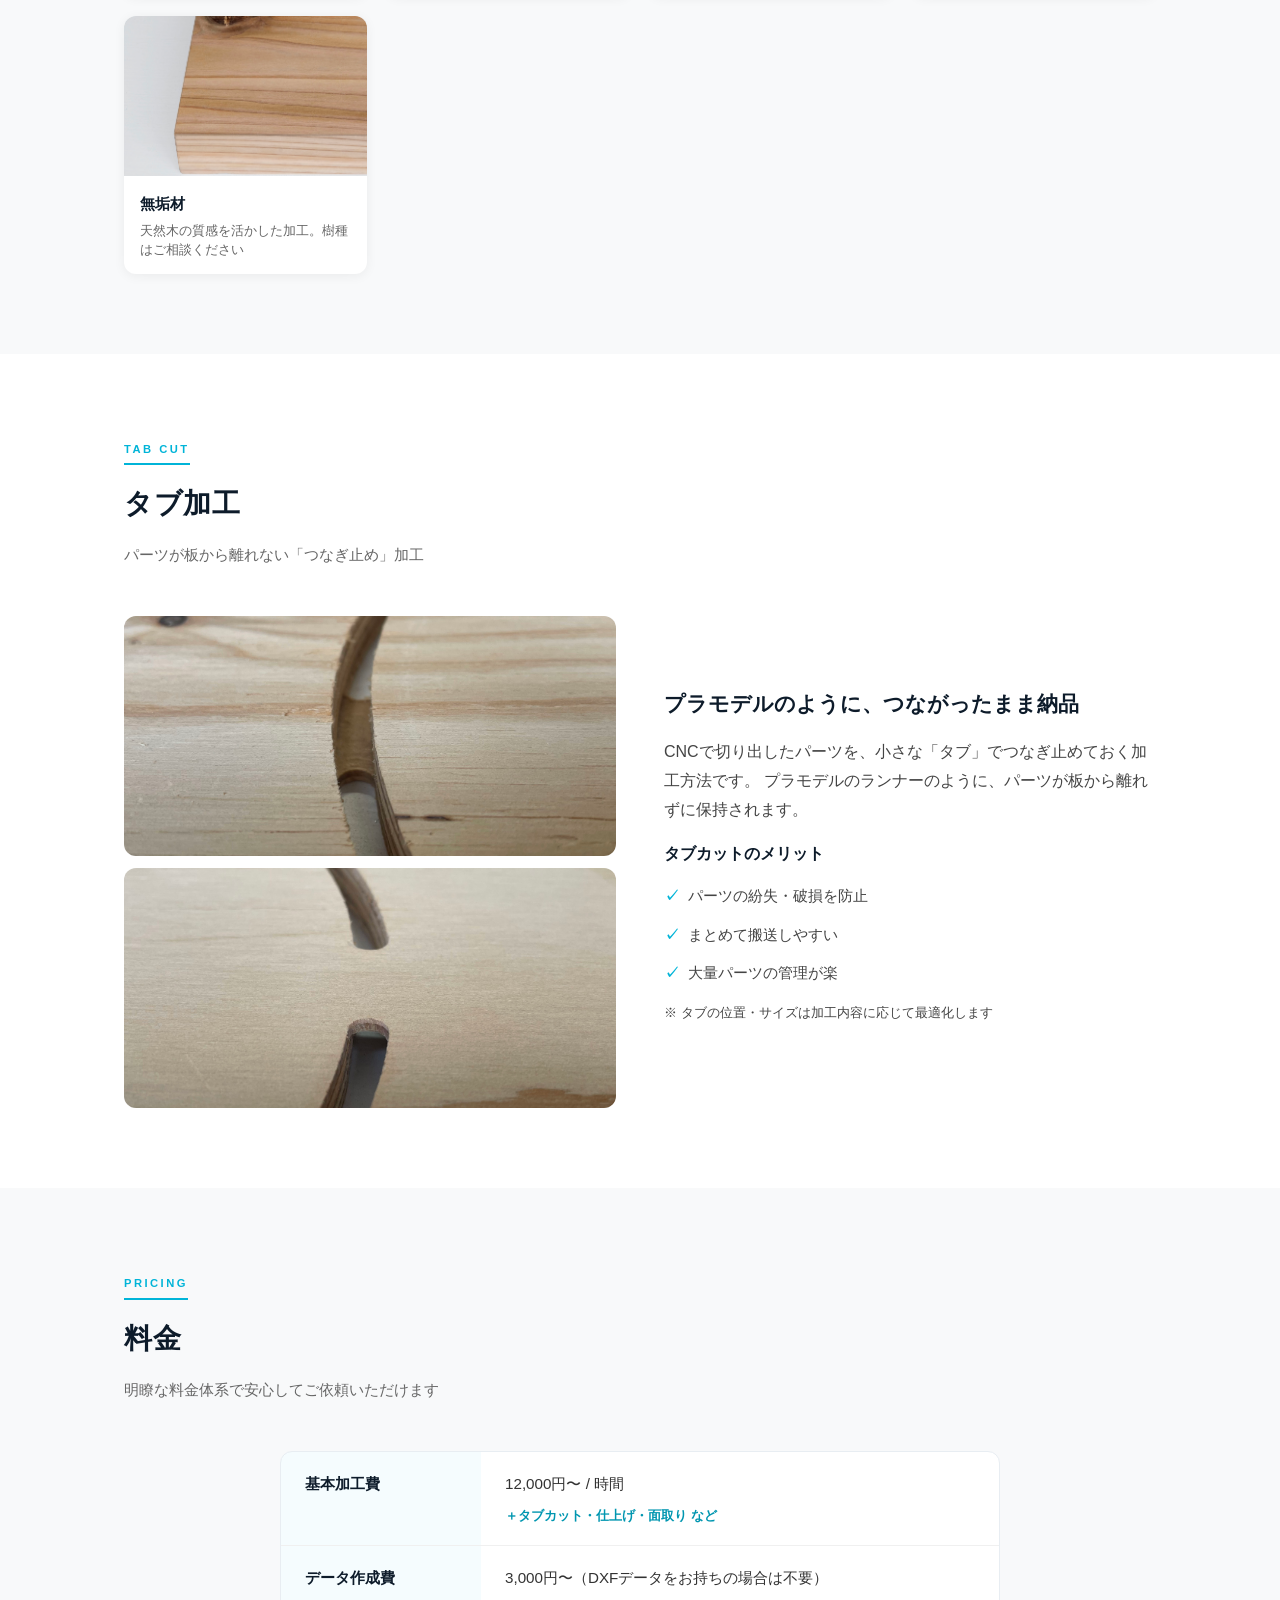
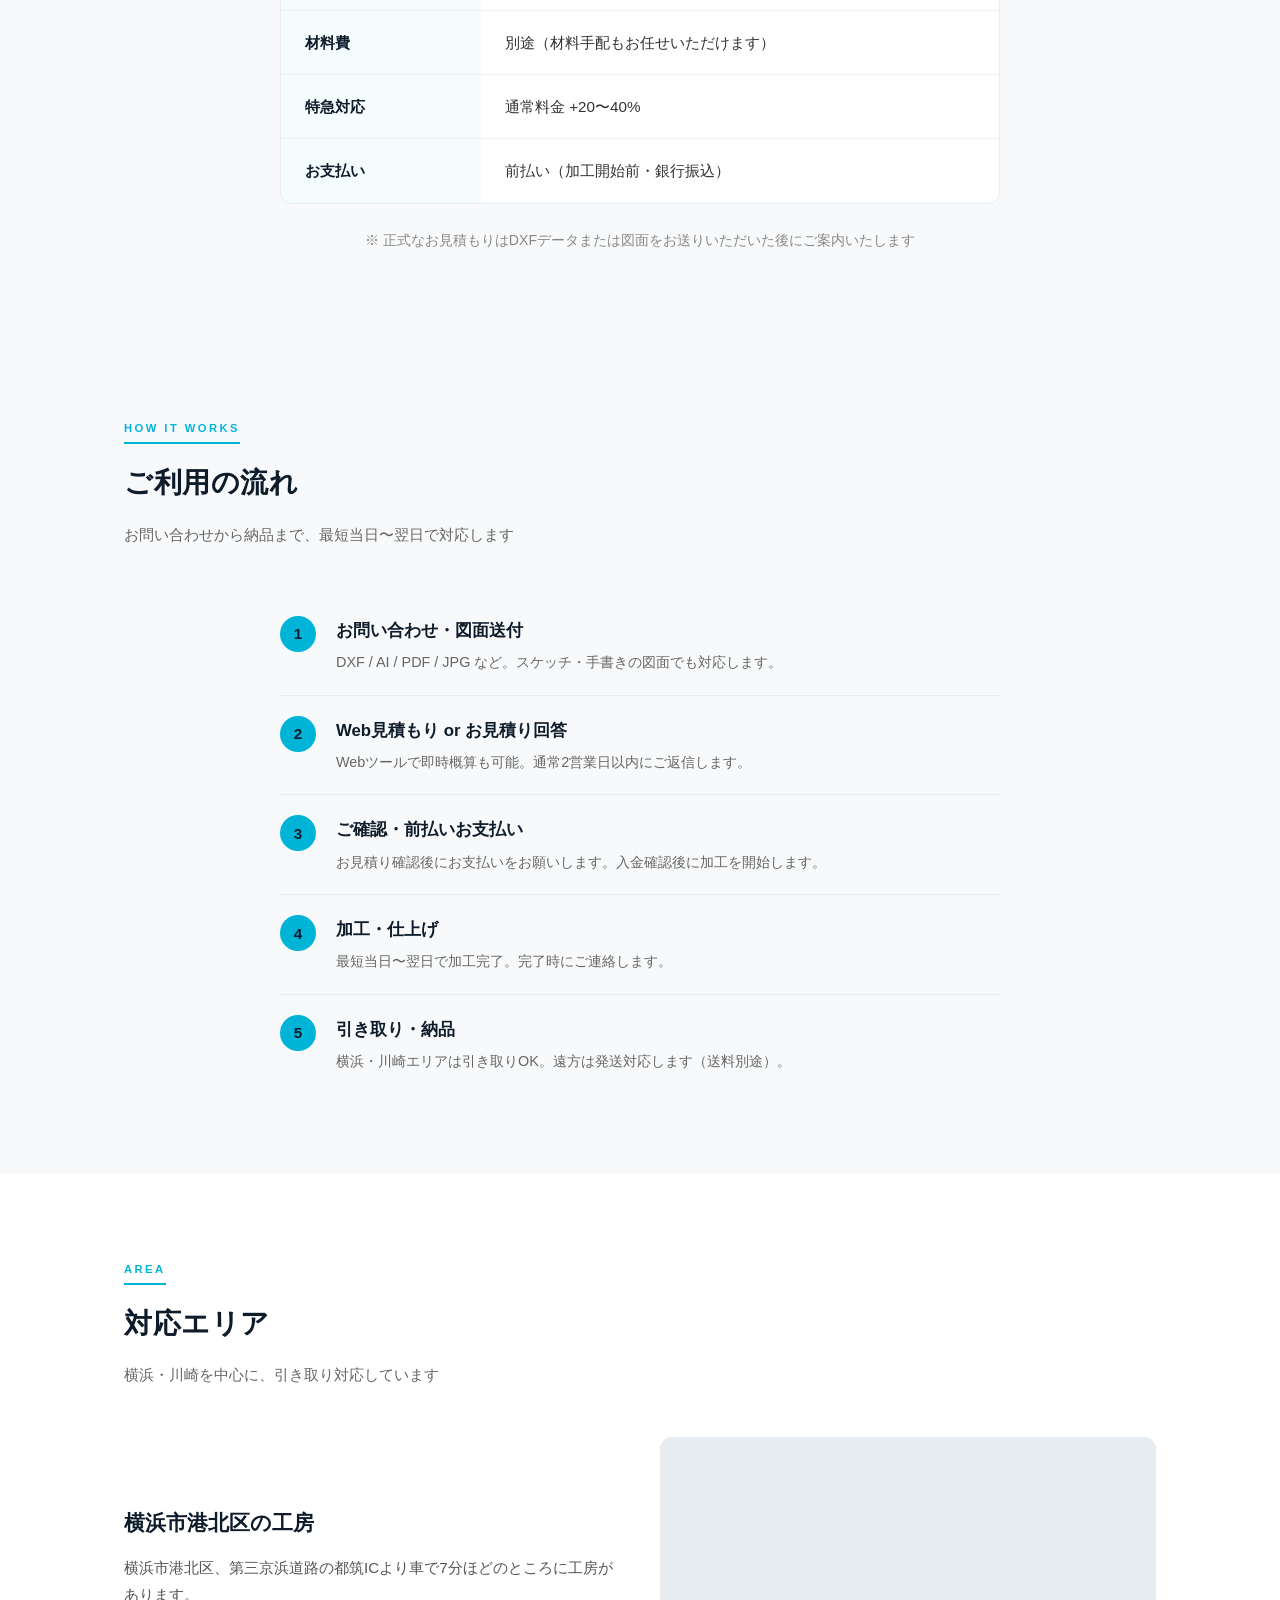
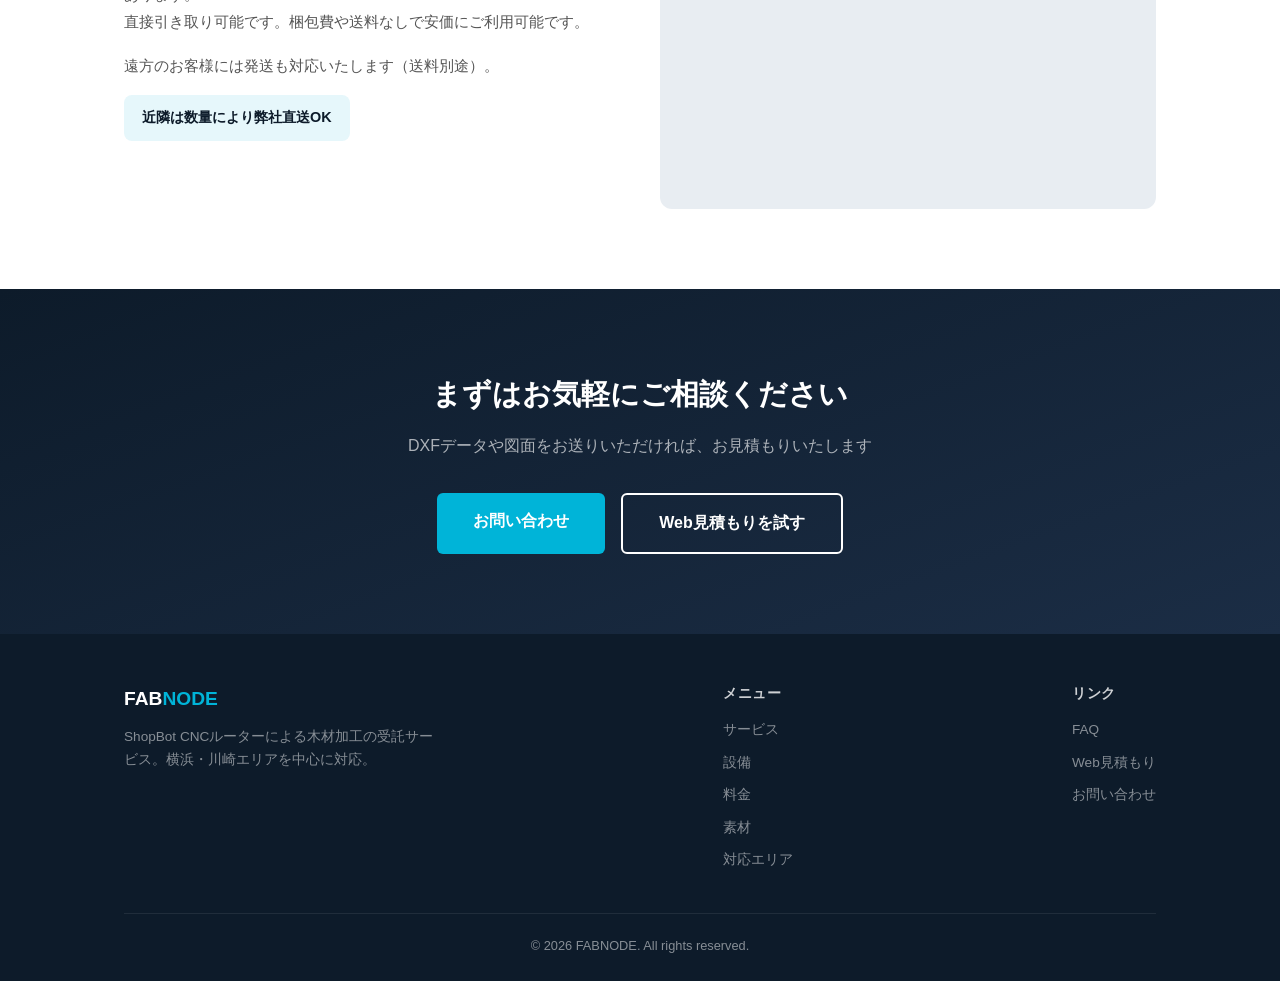
==== commit a1b2c4ca: "問い合わせ改善: 件名注意書き・件名コピーボタン追加、記入項目3分割、返信目安を2営業日に変更 - contact.html: 件名統一の注意書きを2か所追加（記入項目見出し下／アドレス案内下） - " ====
--- a/index.html
+++ b/index.html
@@ -320,7 +320,7 @@
           <div class="flow-num">2</div>
           <div class="flow-body">
             <h3>Web見積もり or お見積り回答</h3>
-            <p>Webツールで即時概算も可能。通常24時間以内にご回答します。</p>
+            <p>Webツールで即時概算も可能。通常2営業日以内にご返信します。</p>
           </div>
         </div>
         <div class="flow-step">
--- a/css/style.css
+++ b/css/style.css
@@ -1330,7 +1330,7 @@
   border-radius: 8px;
   overflow: hidden;
   background: #e8edf2;
-  aspect-ratio: 4 / 3;
+  aspect-ratio: 16 / 10;
   display: flex;
   align-items: center;
   justify-content: center;
@@ -1339,6 +1339,14 @@
   text-align: center;
   padding: 12px;
   box-shadow: 0 2px 12px rgba(13, 27, 42, 0.10);
+}
+/* 画像を入れる場合は枠いっぱいに（padding無し・比率は16:10で揃える） */
+.work-frame.has-image { padding: 0; }
+.work-frame img {
+  width: 100%;
+  height: 100%;
+  object-fit: cover;
+  display: block;
 }
 .work-frame img { width: 100%; height: 100%; object-fit: cover; display: block; }
 .work-body { padding: 20px 22px 24px; display: flex; flex-direction: column; flex: 1; }
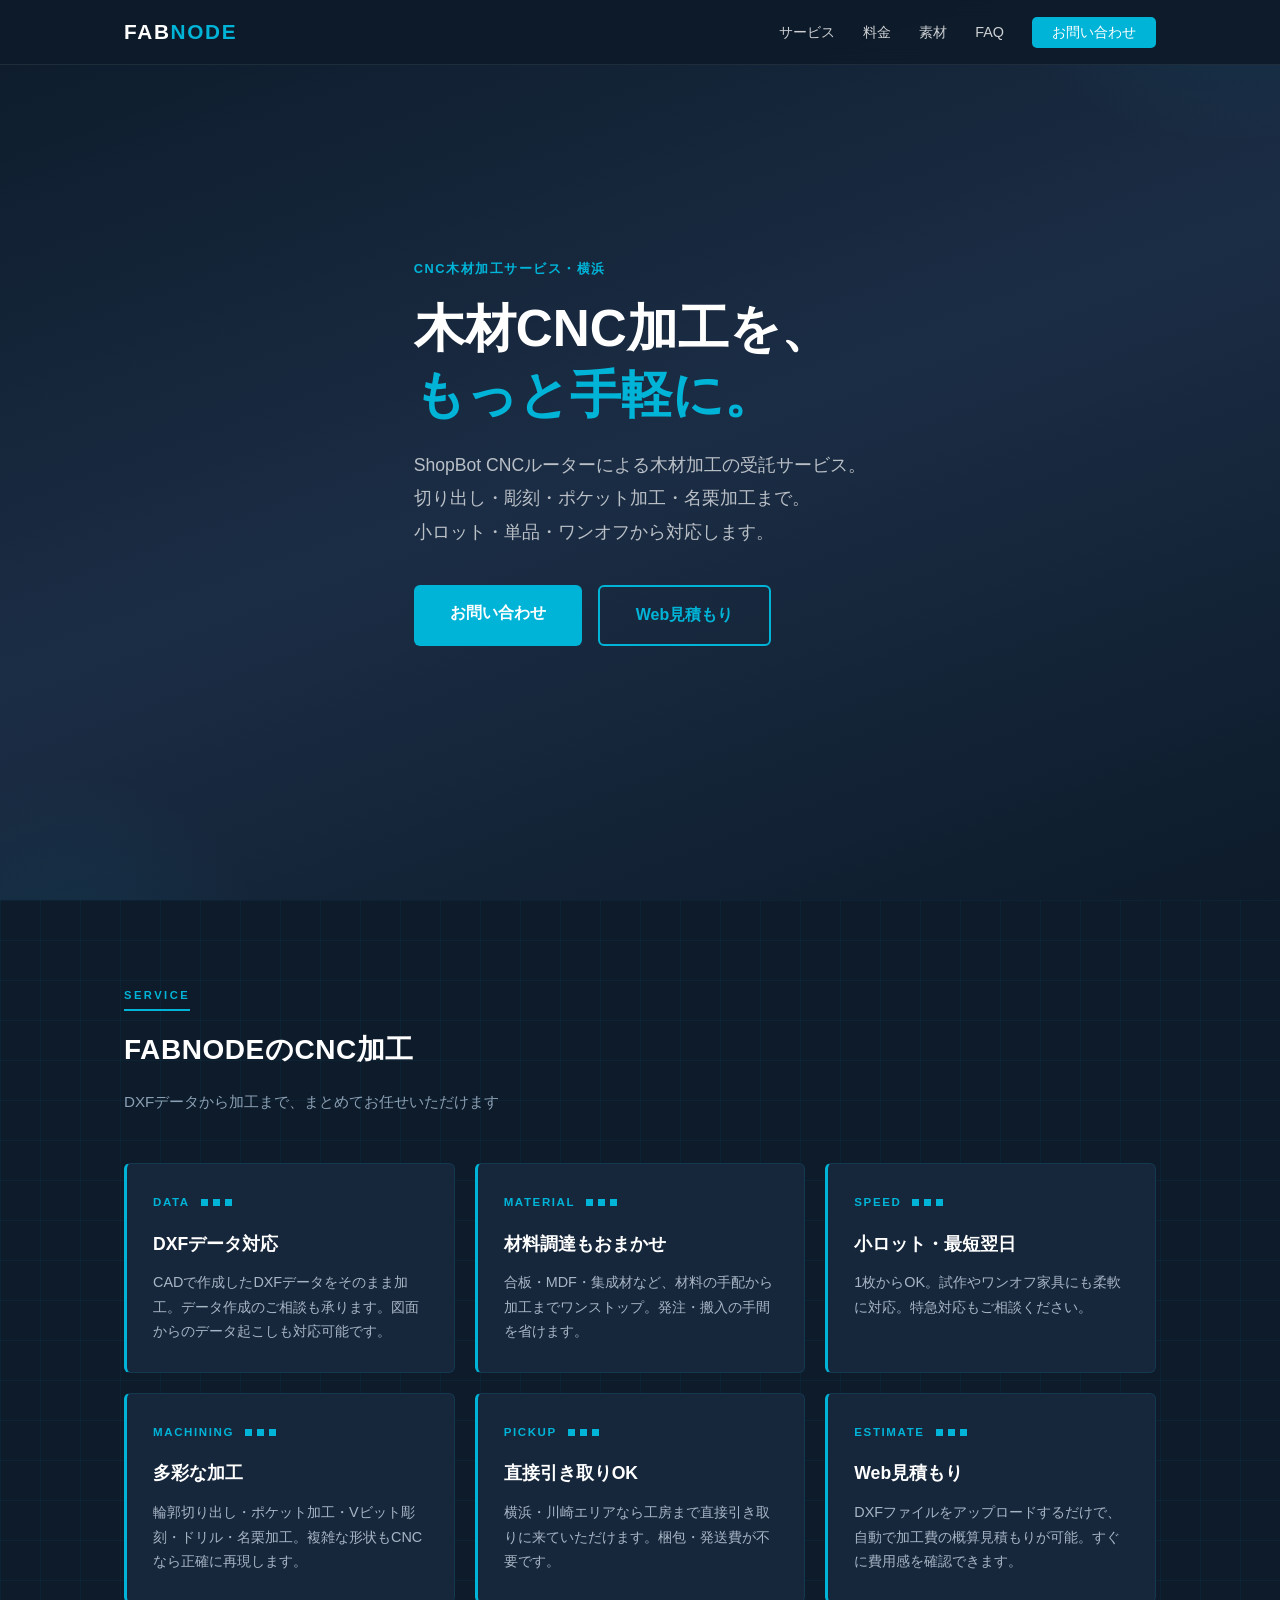
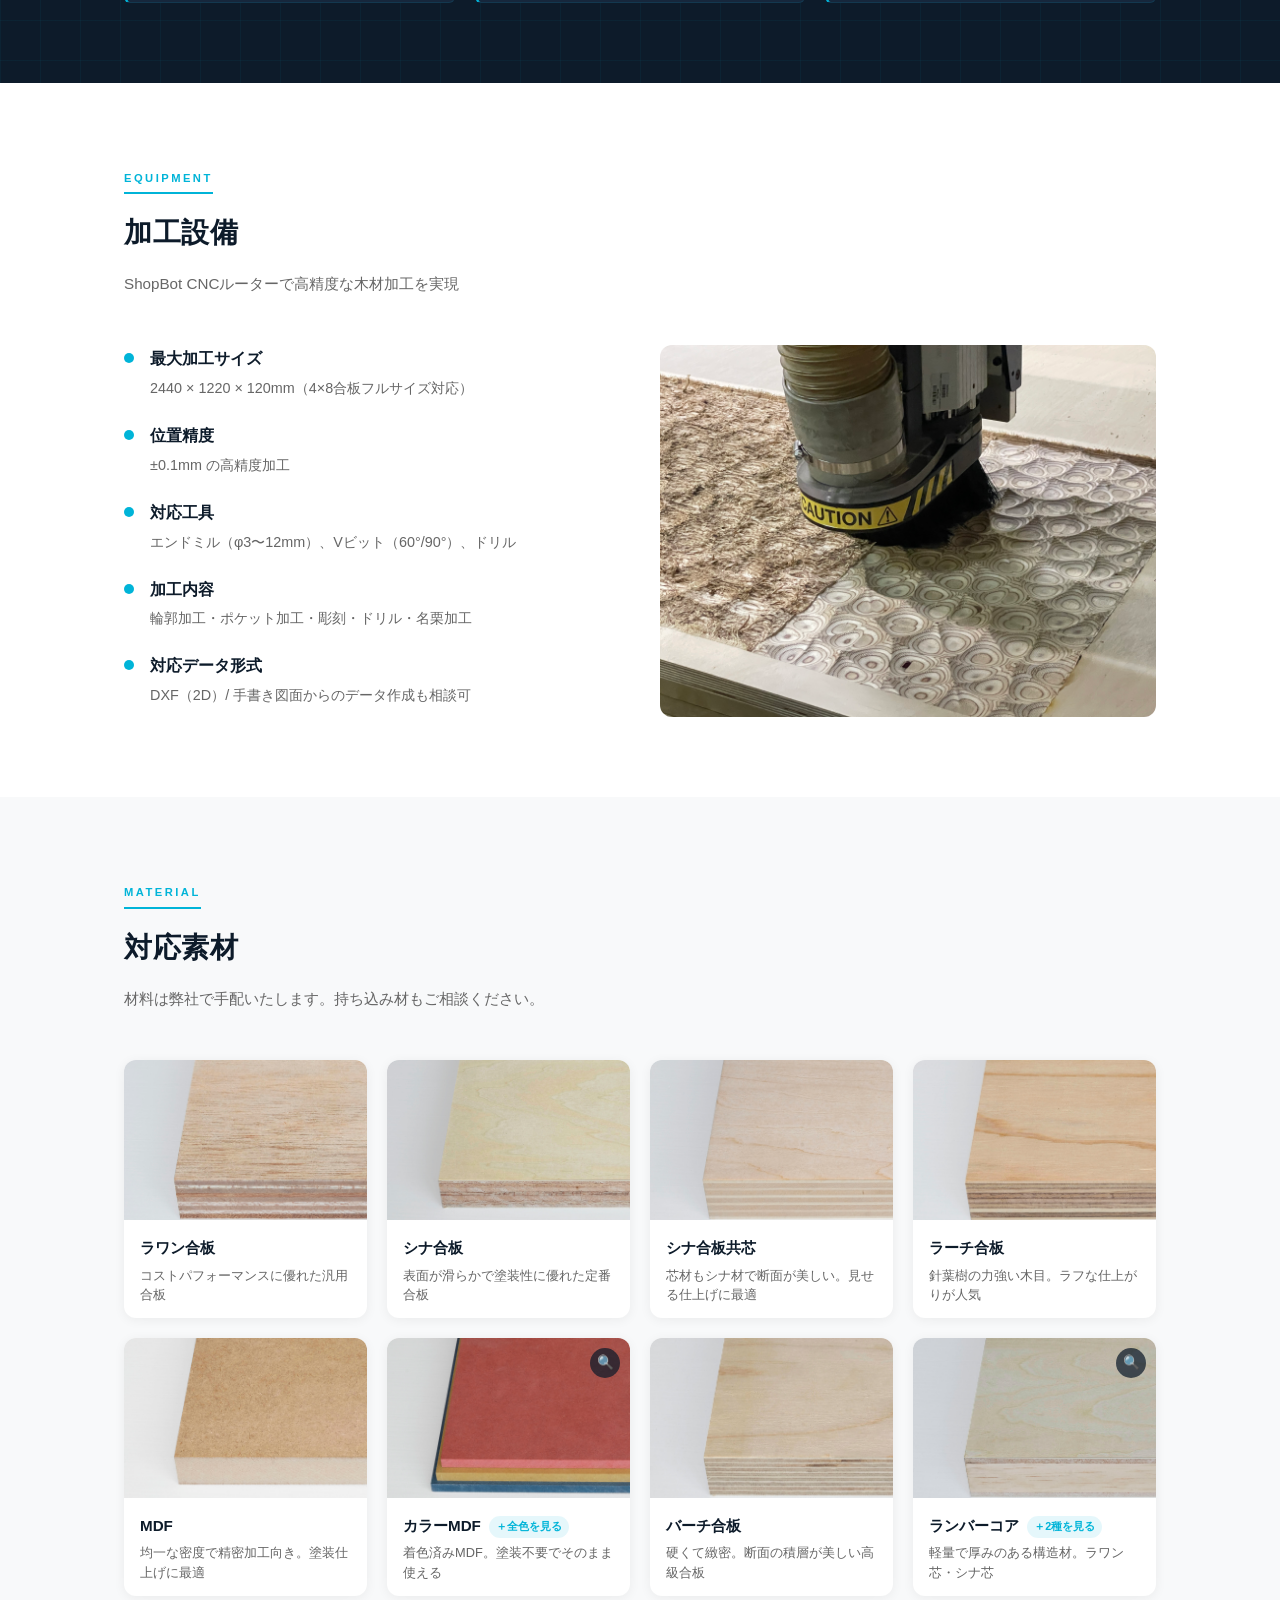
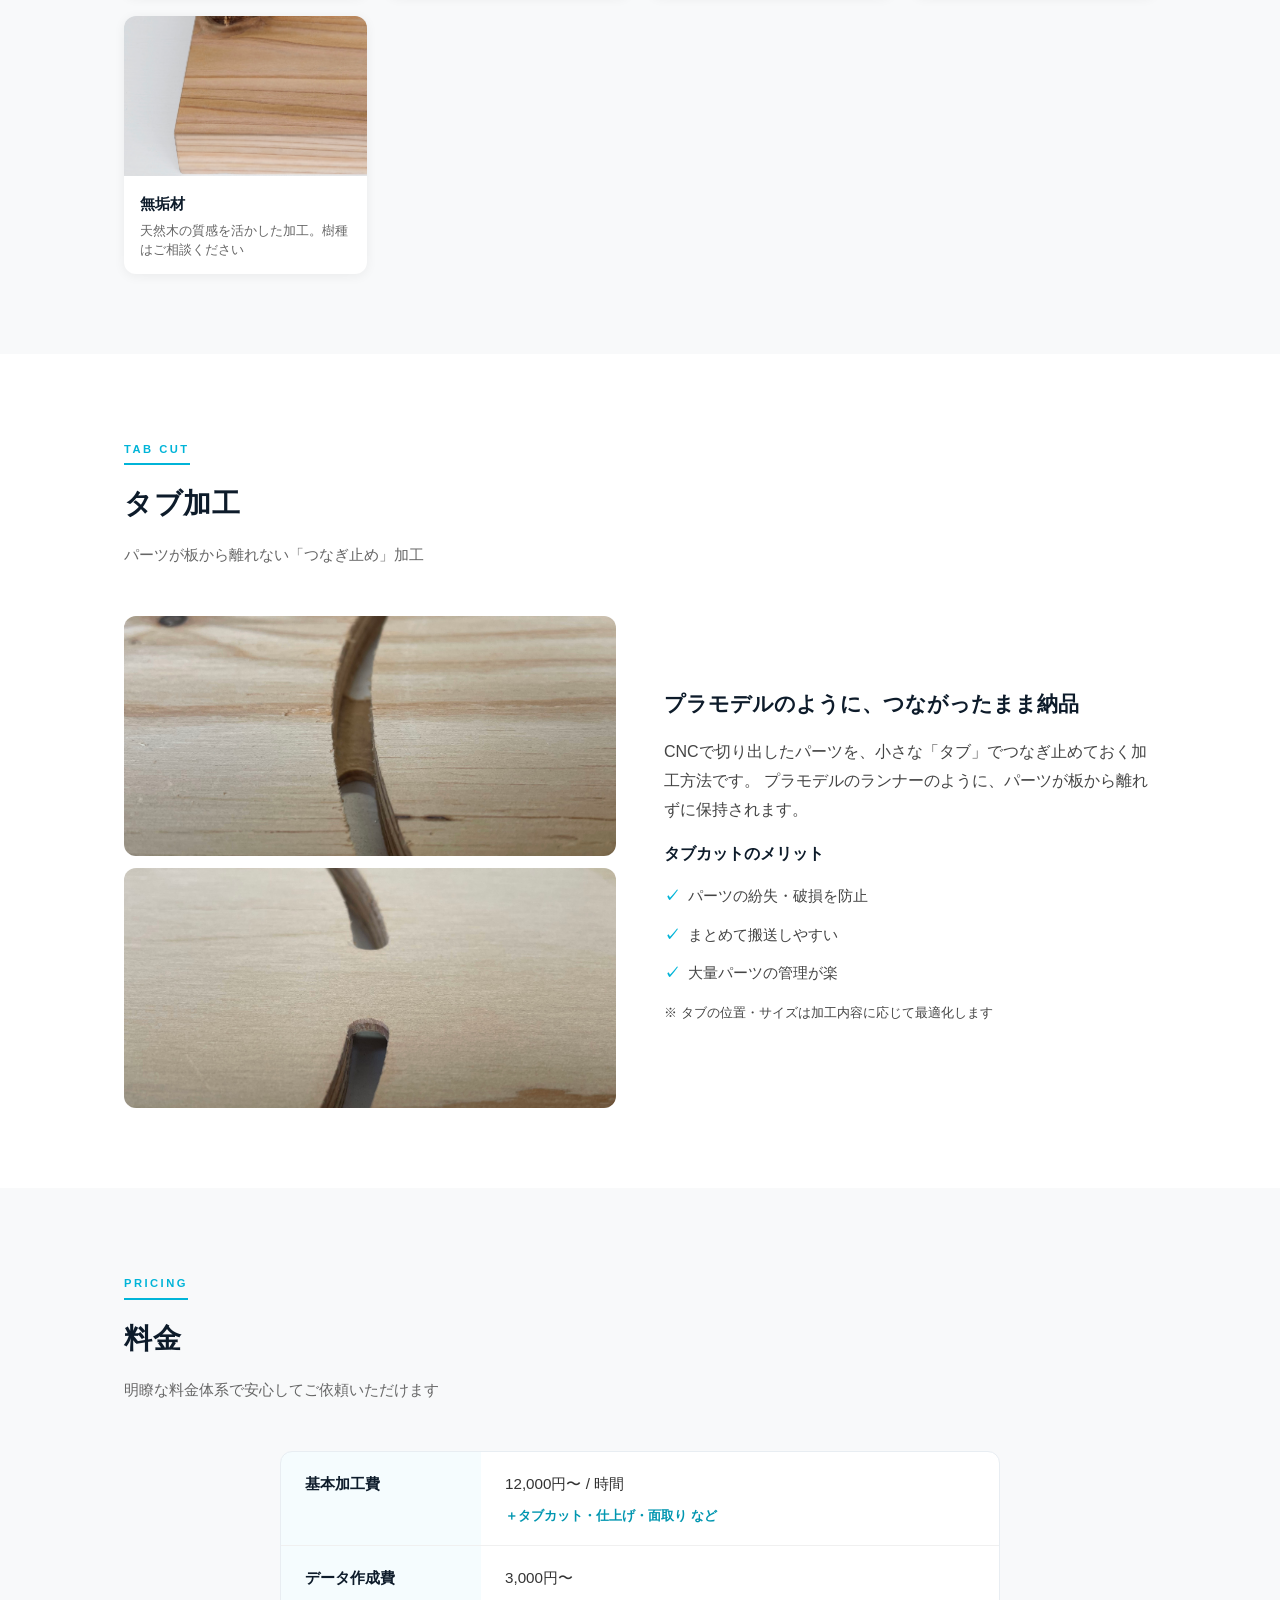
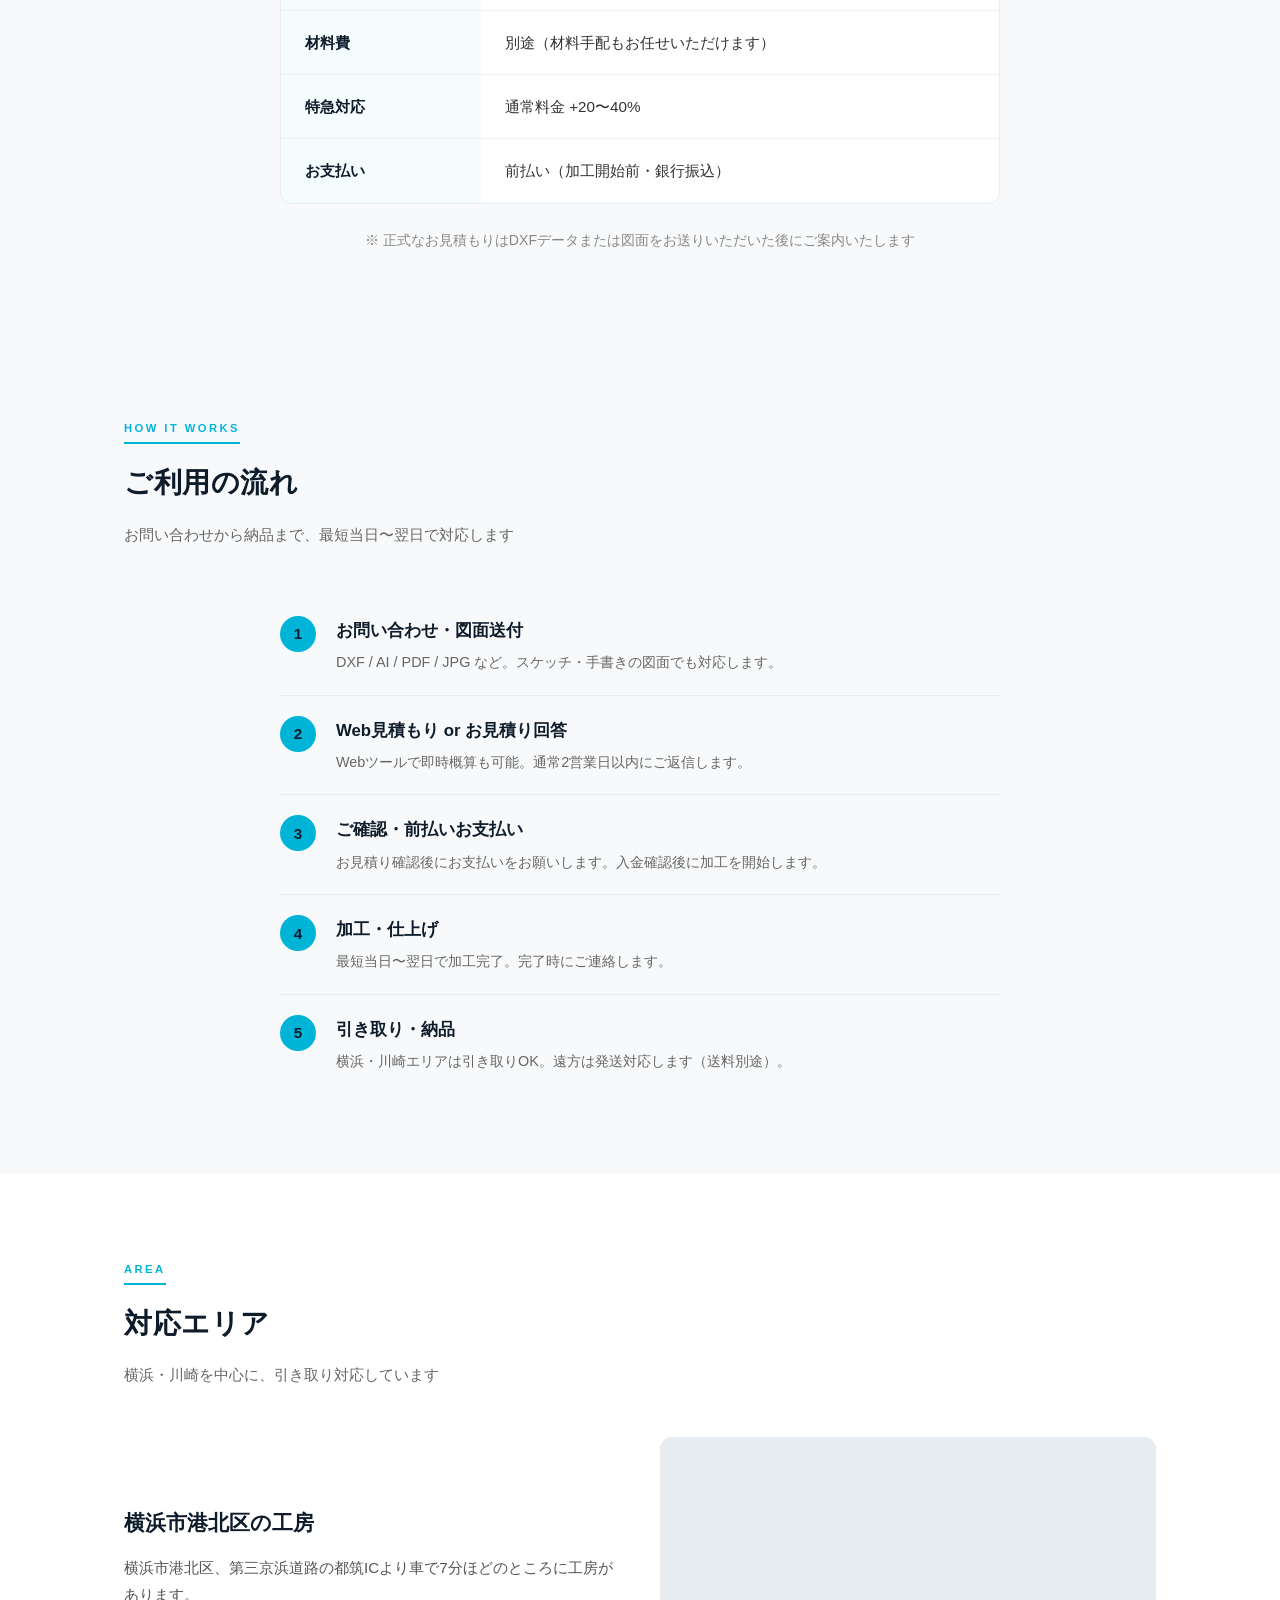
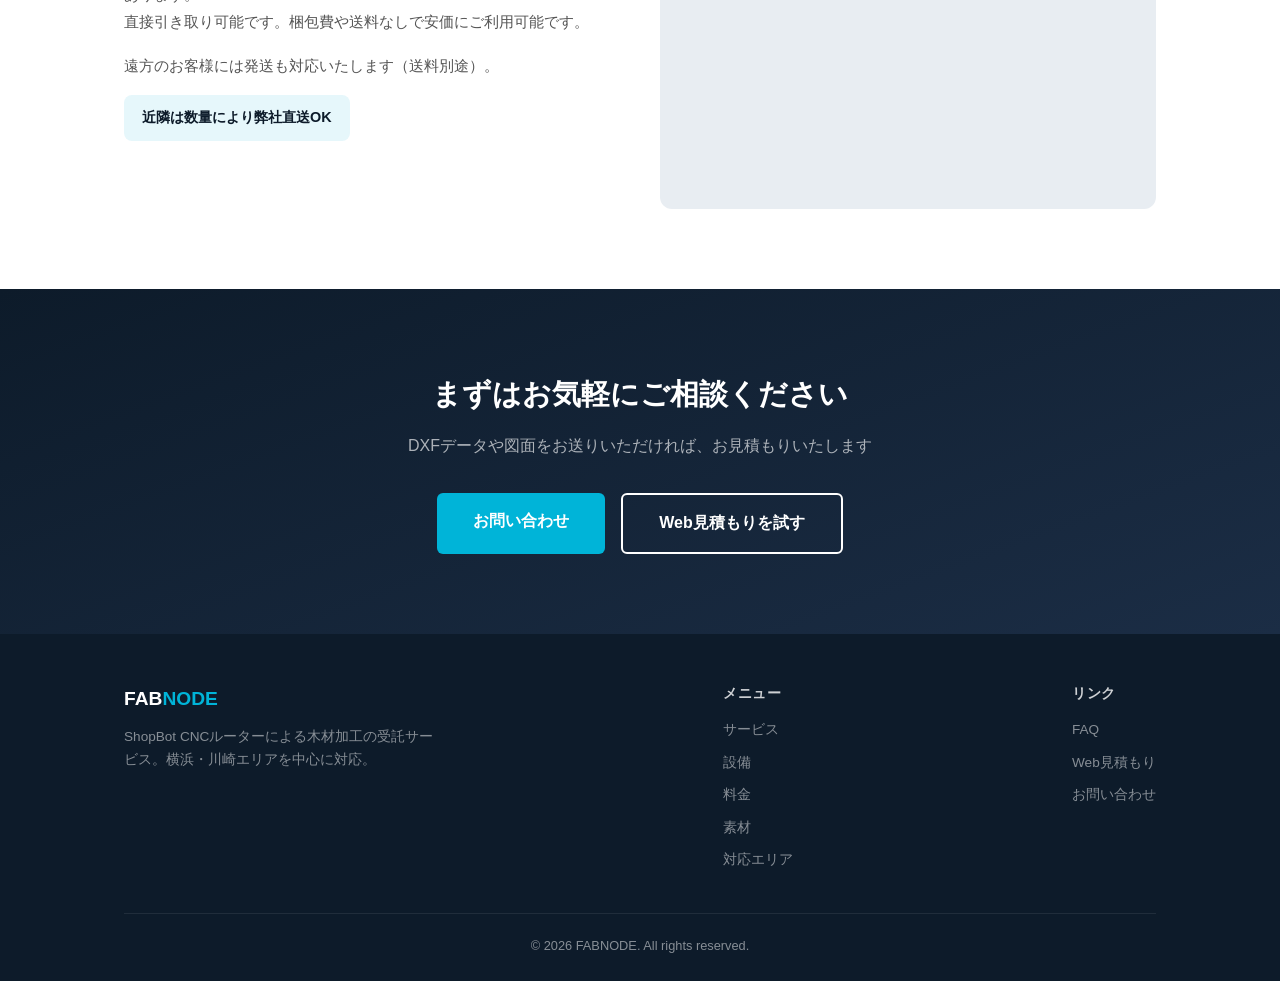
==== commit 500408e4: "料金表のデータ作成費を「3,000円〜」のみに修正（DXF=無料の誤記を削除） Co-Authored-By: Claude Opus 4.8 (1M context) <noreply@anthro" ====
--- a/index.html
+++ b/index.html
@@ -283,7 +283,7 @@
         </div>
         <div class="pricing-row">
           <div class="pricing-label">データ作成費</div>
-          <div class="pricing-value">3,000円〜（DXFデータをお持ちの場合は不要）</div>
+          <div class="pricing-value">3,000円〜</div>
         </div>
         <div class="pricing-row">
           <div class="pricing-label">材料費</div>
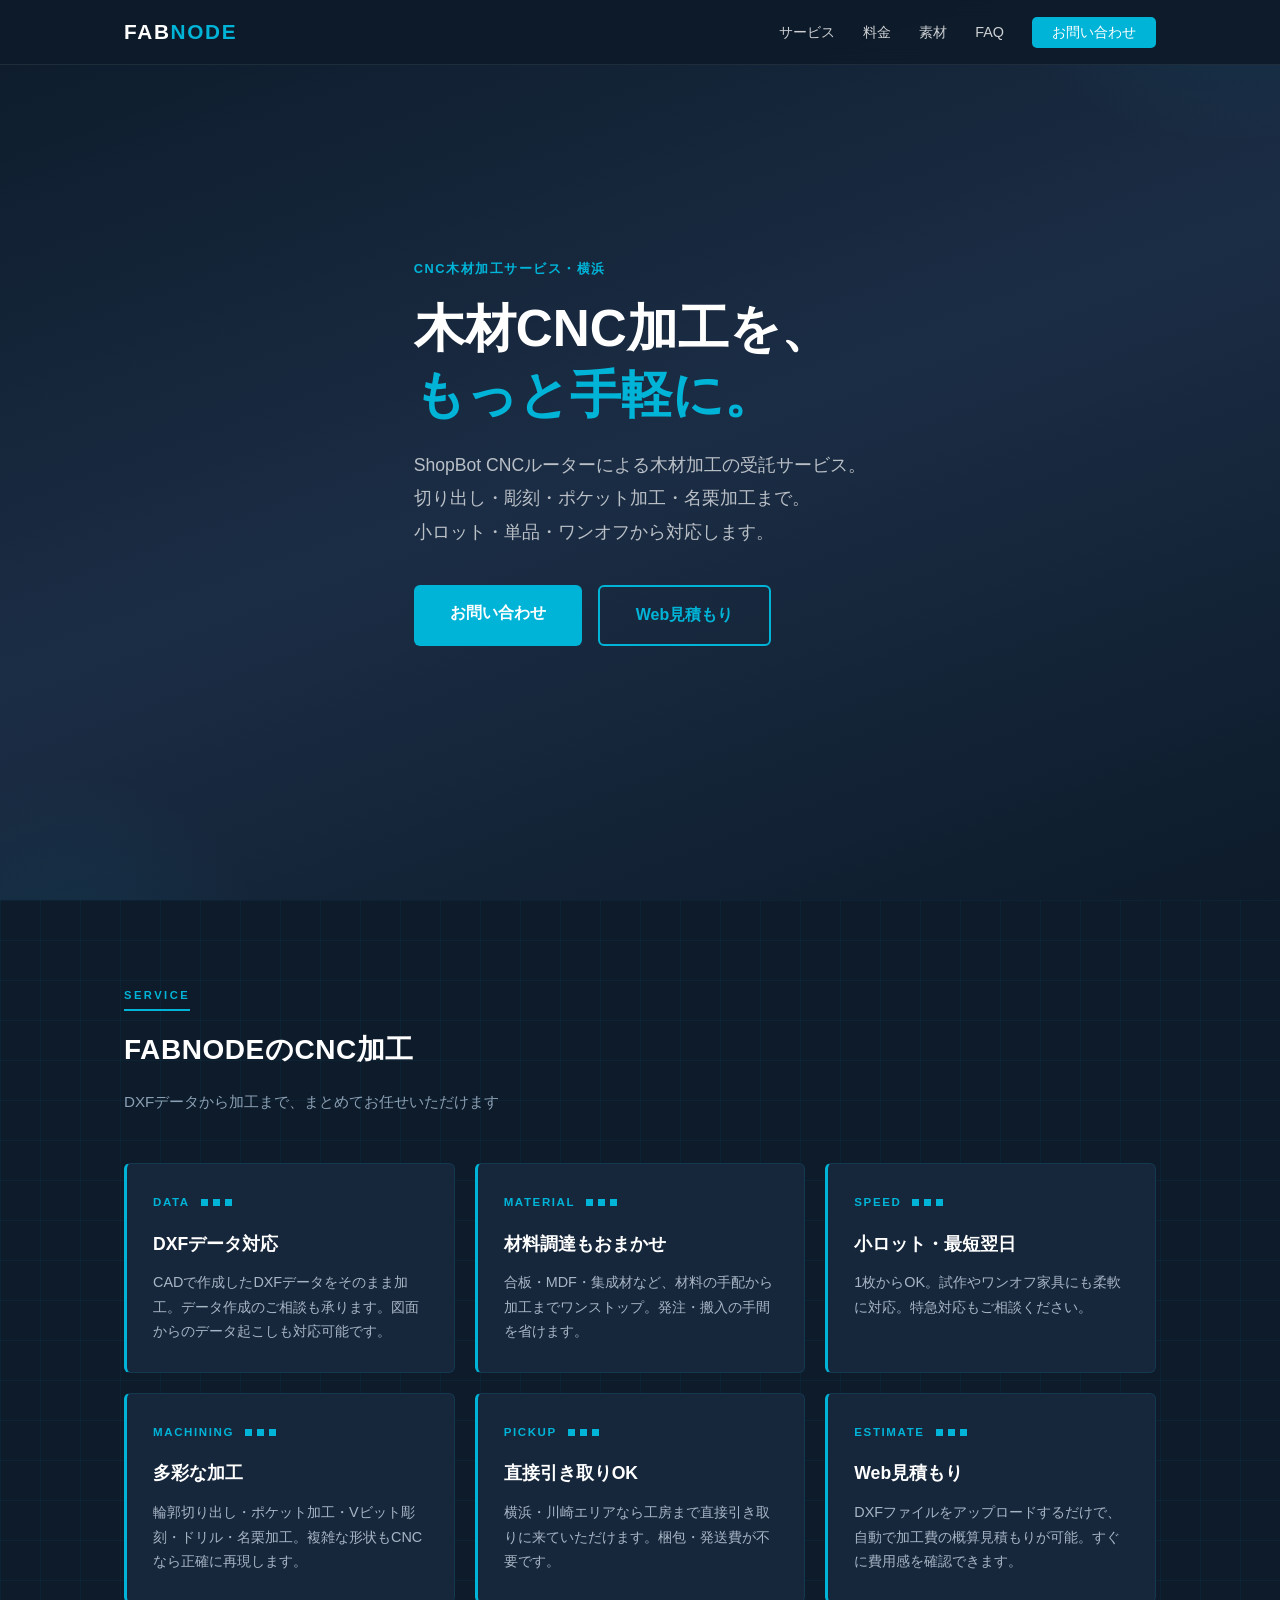
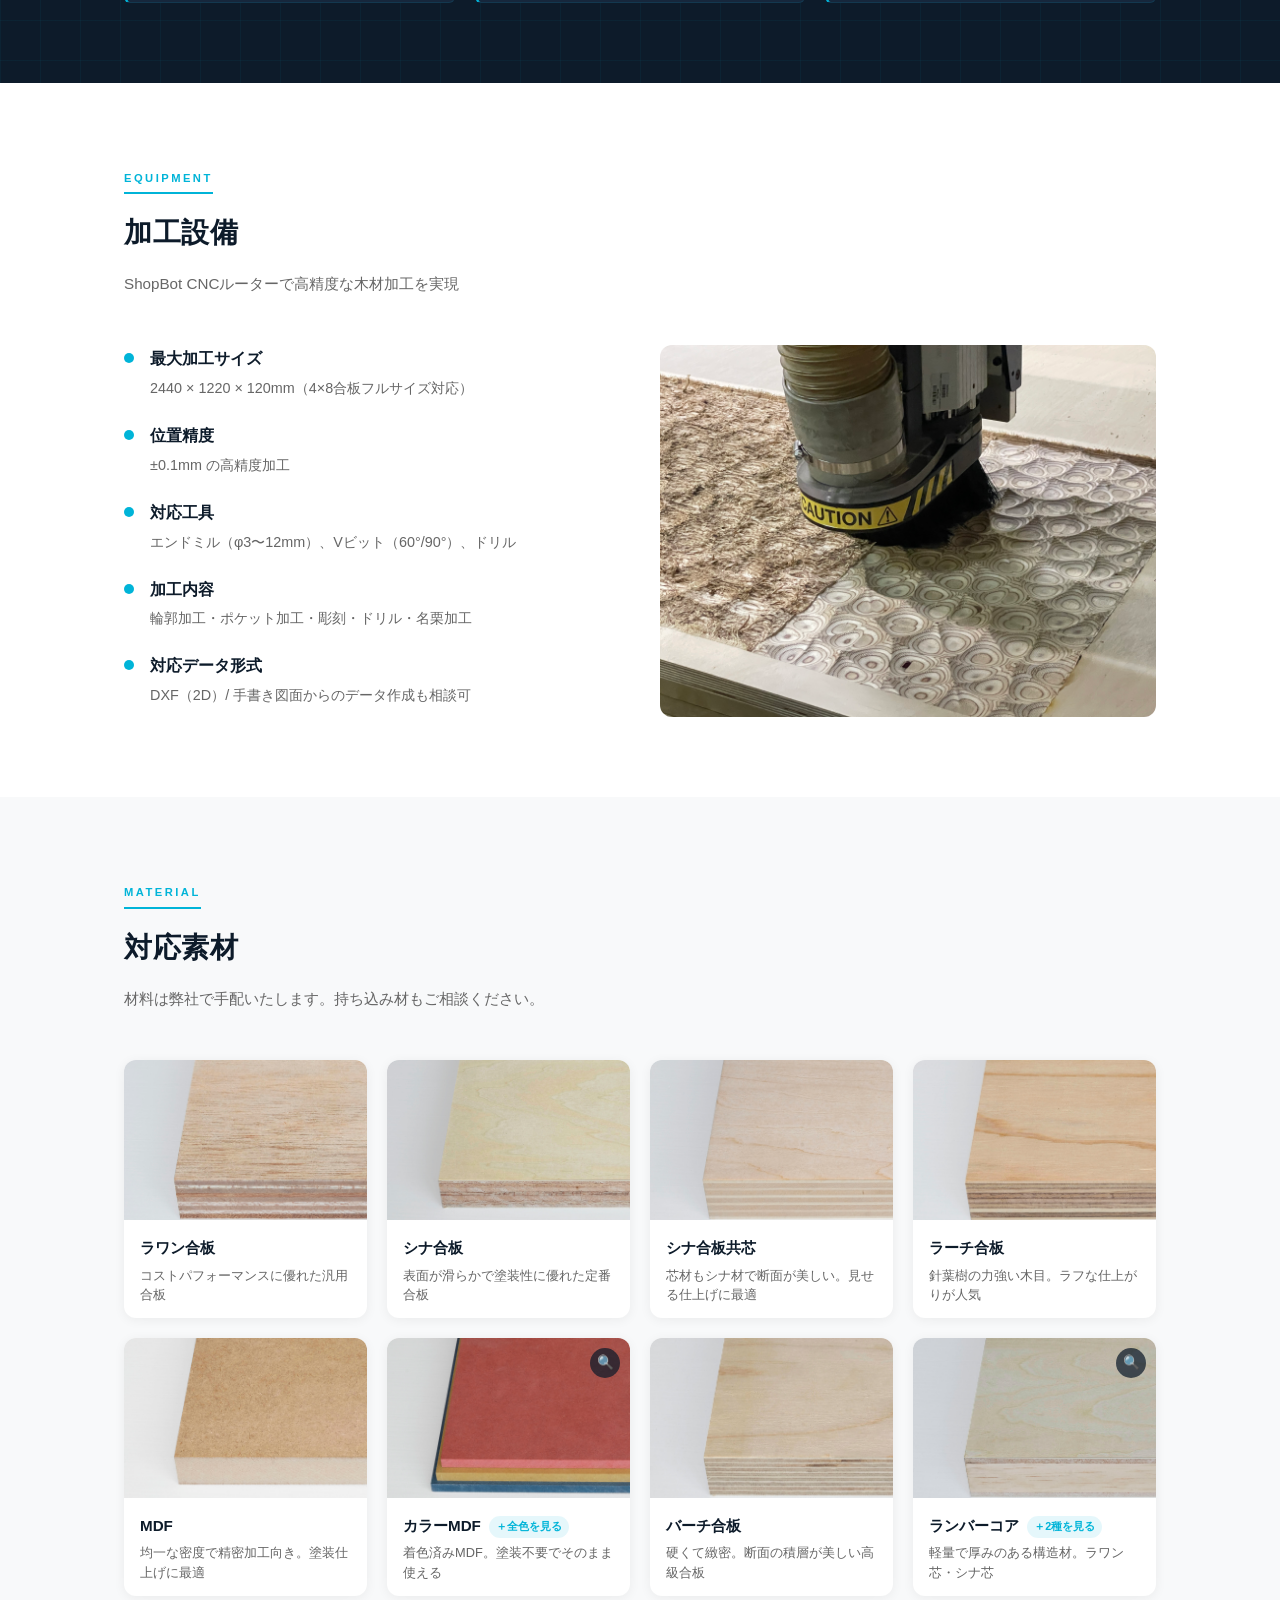
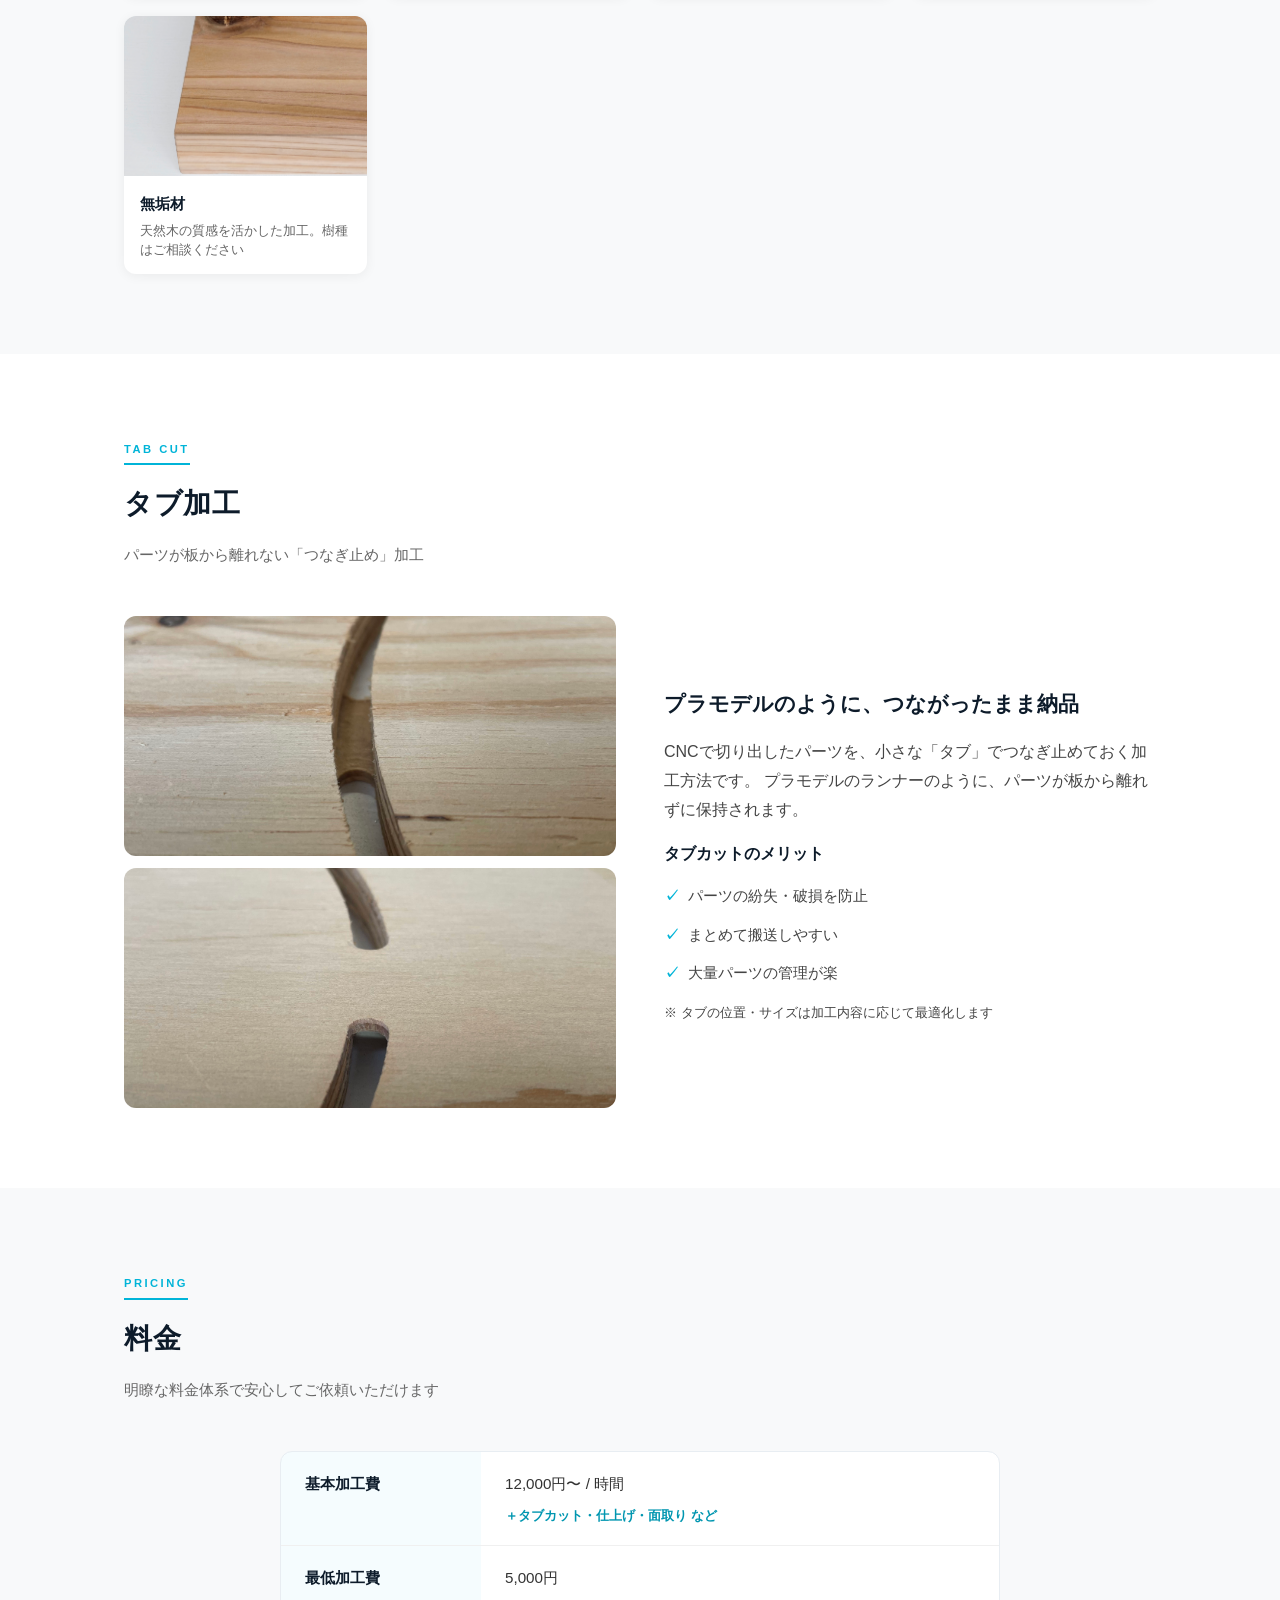
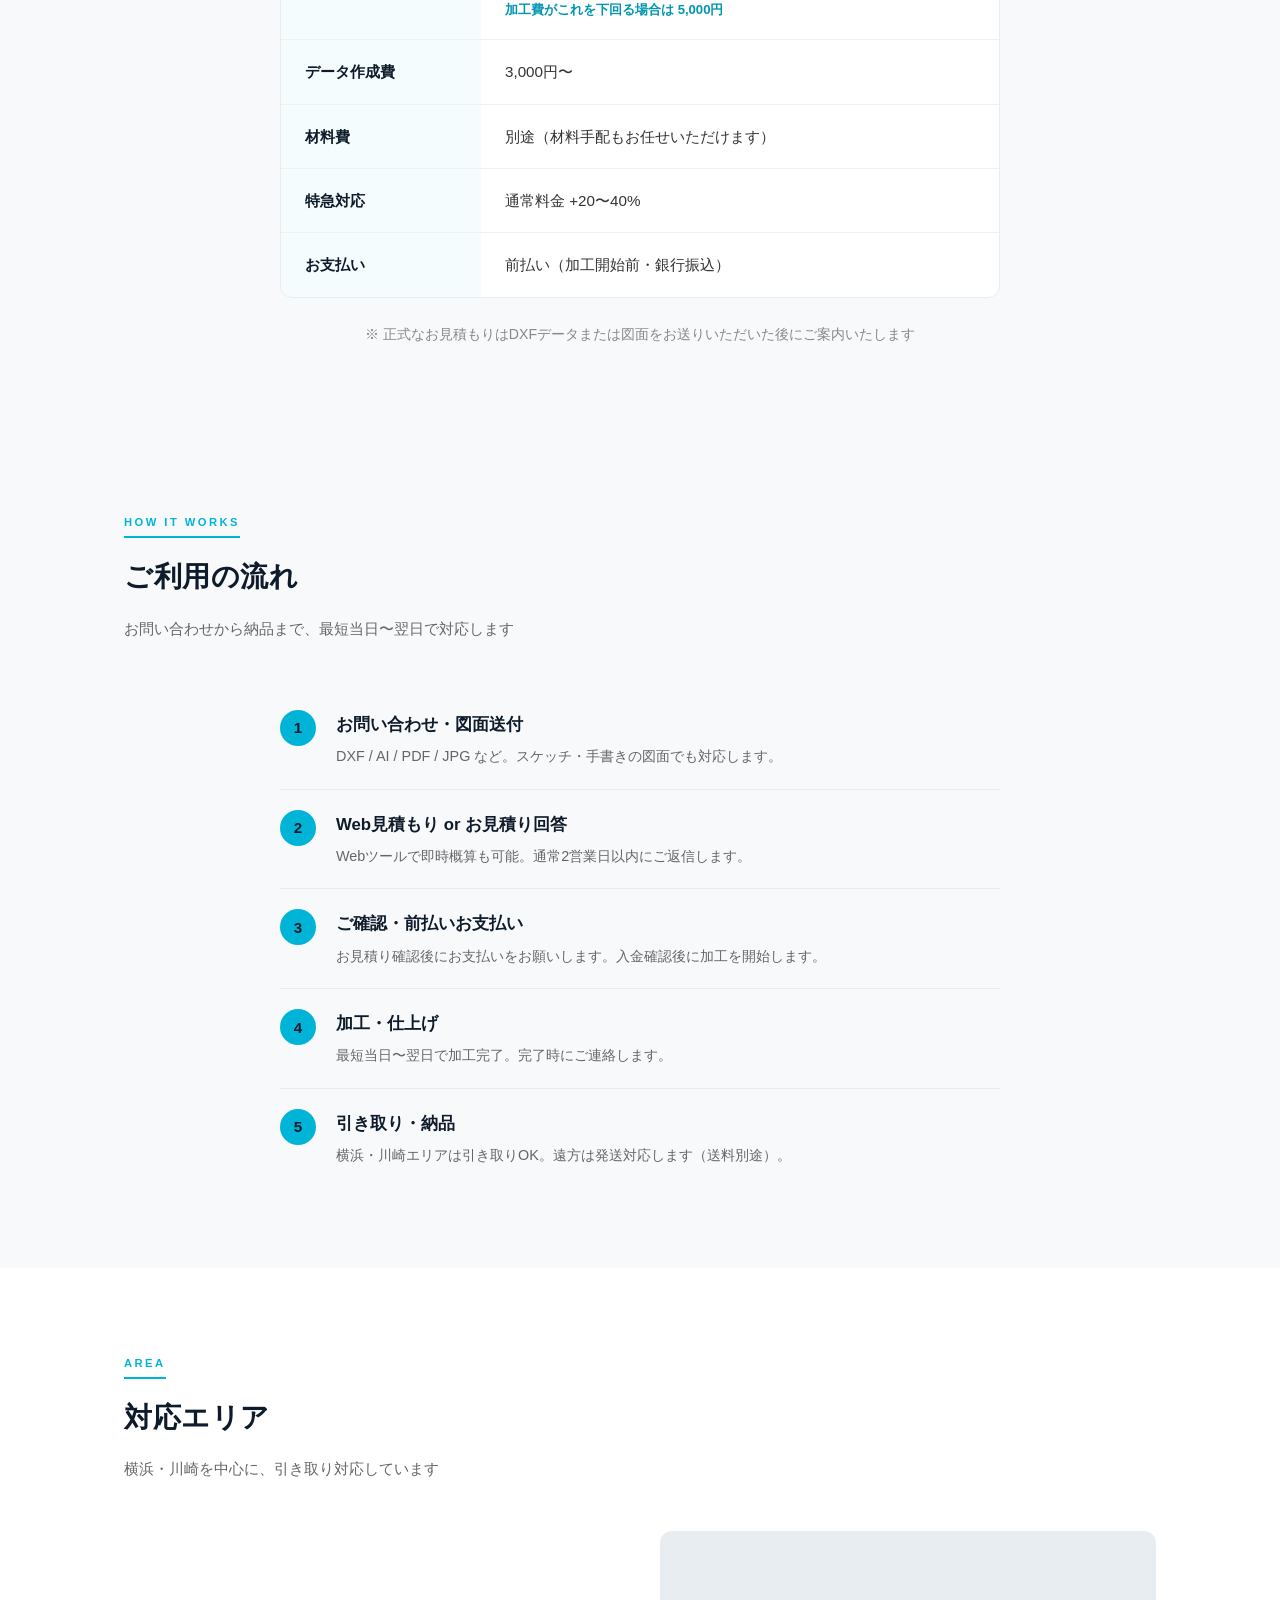
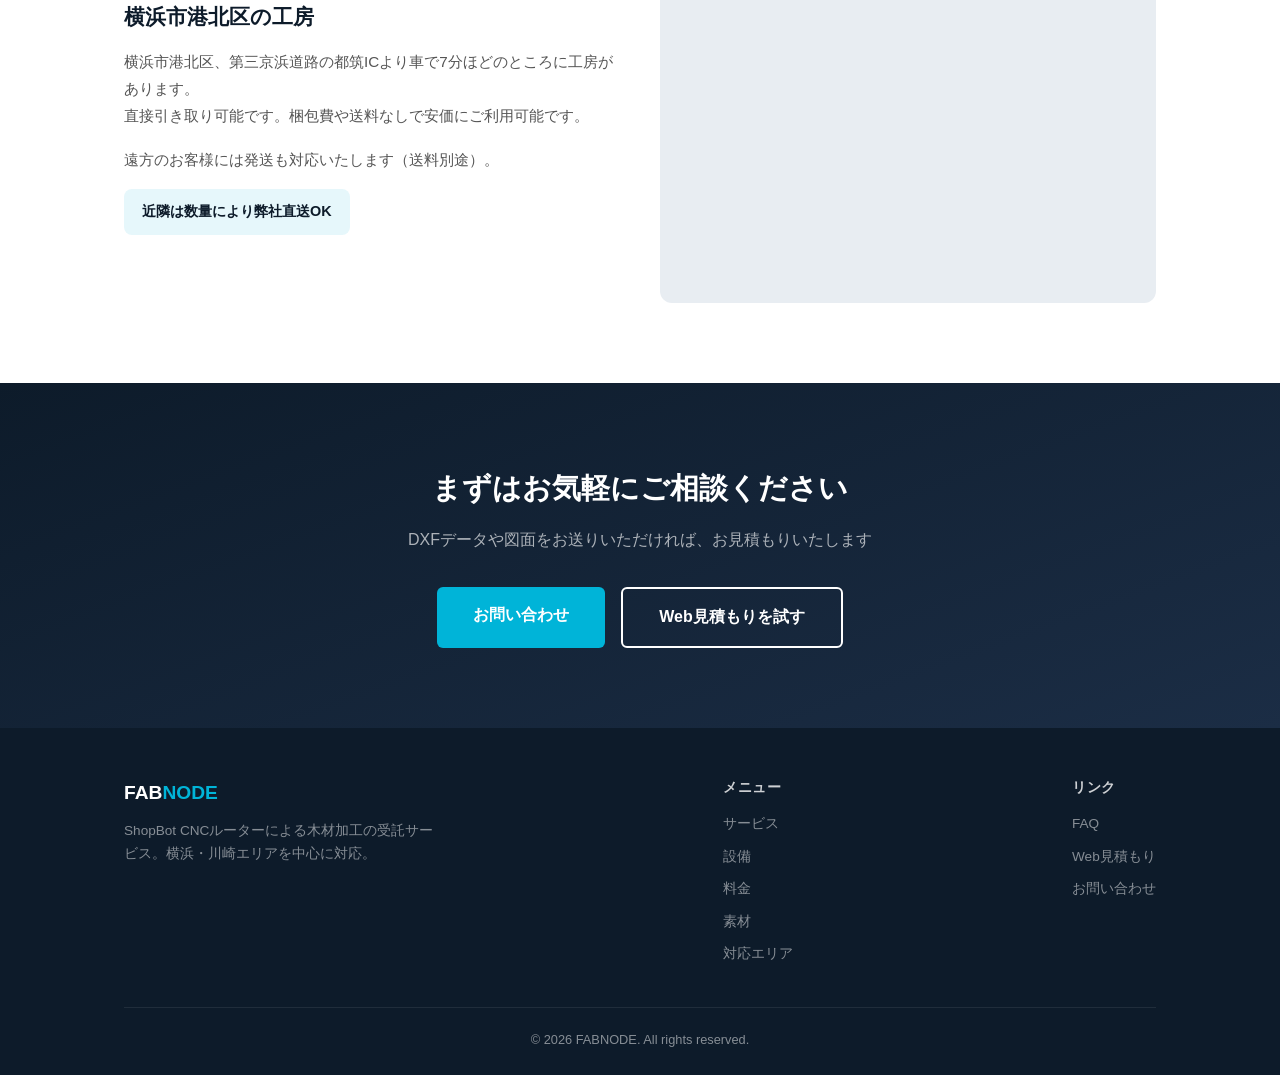
==== commit fba7436b: "Web見積もり（estimate.html）フェーズ1: 画面・データ作成ガイド・テンプレートDXF・料金表に最低加工費 - estimate.html / estimate-assets/: sit" ====
--- a/index.html
+++ b/index.html
@@ -280,6 +280,10 @@
         <div class="pricing-row">
           <div class="pricing-label">基本加工費</div>
           <div class="pricing-value">12,000円〜 / 時間<span class="pricing-sub">＋タブカット・仕上げ・面取り など</span></div>
+        </div>
+        <div class="pricing-row">
+          <div class="pricing-label">最低加工費</div>
+          <div class="pricing-value">5,000円<span class="pricing-sub">加工費がこれを下回る場合は 5,000円</span></div>
         </div>
         <div class="pricing-row">
           <div class="pricing-label">データ作成費</div>
